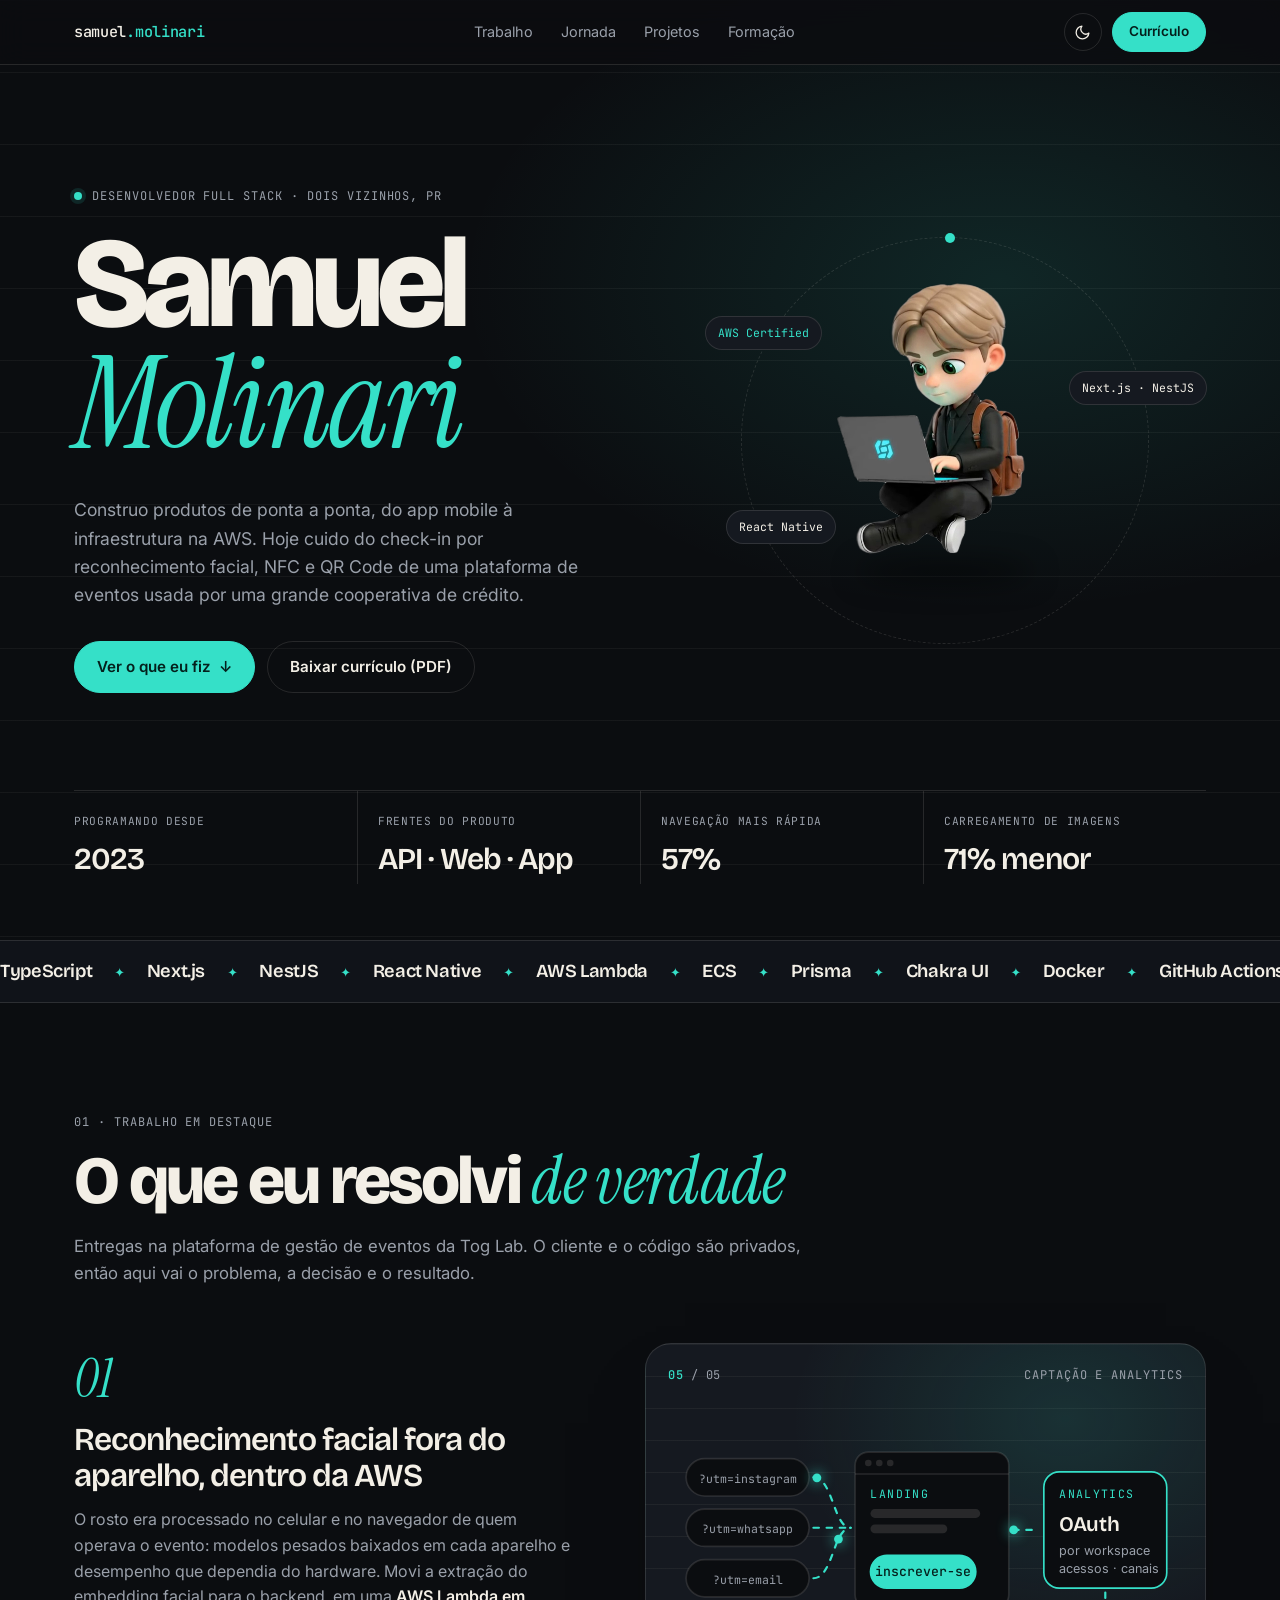
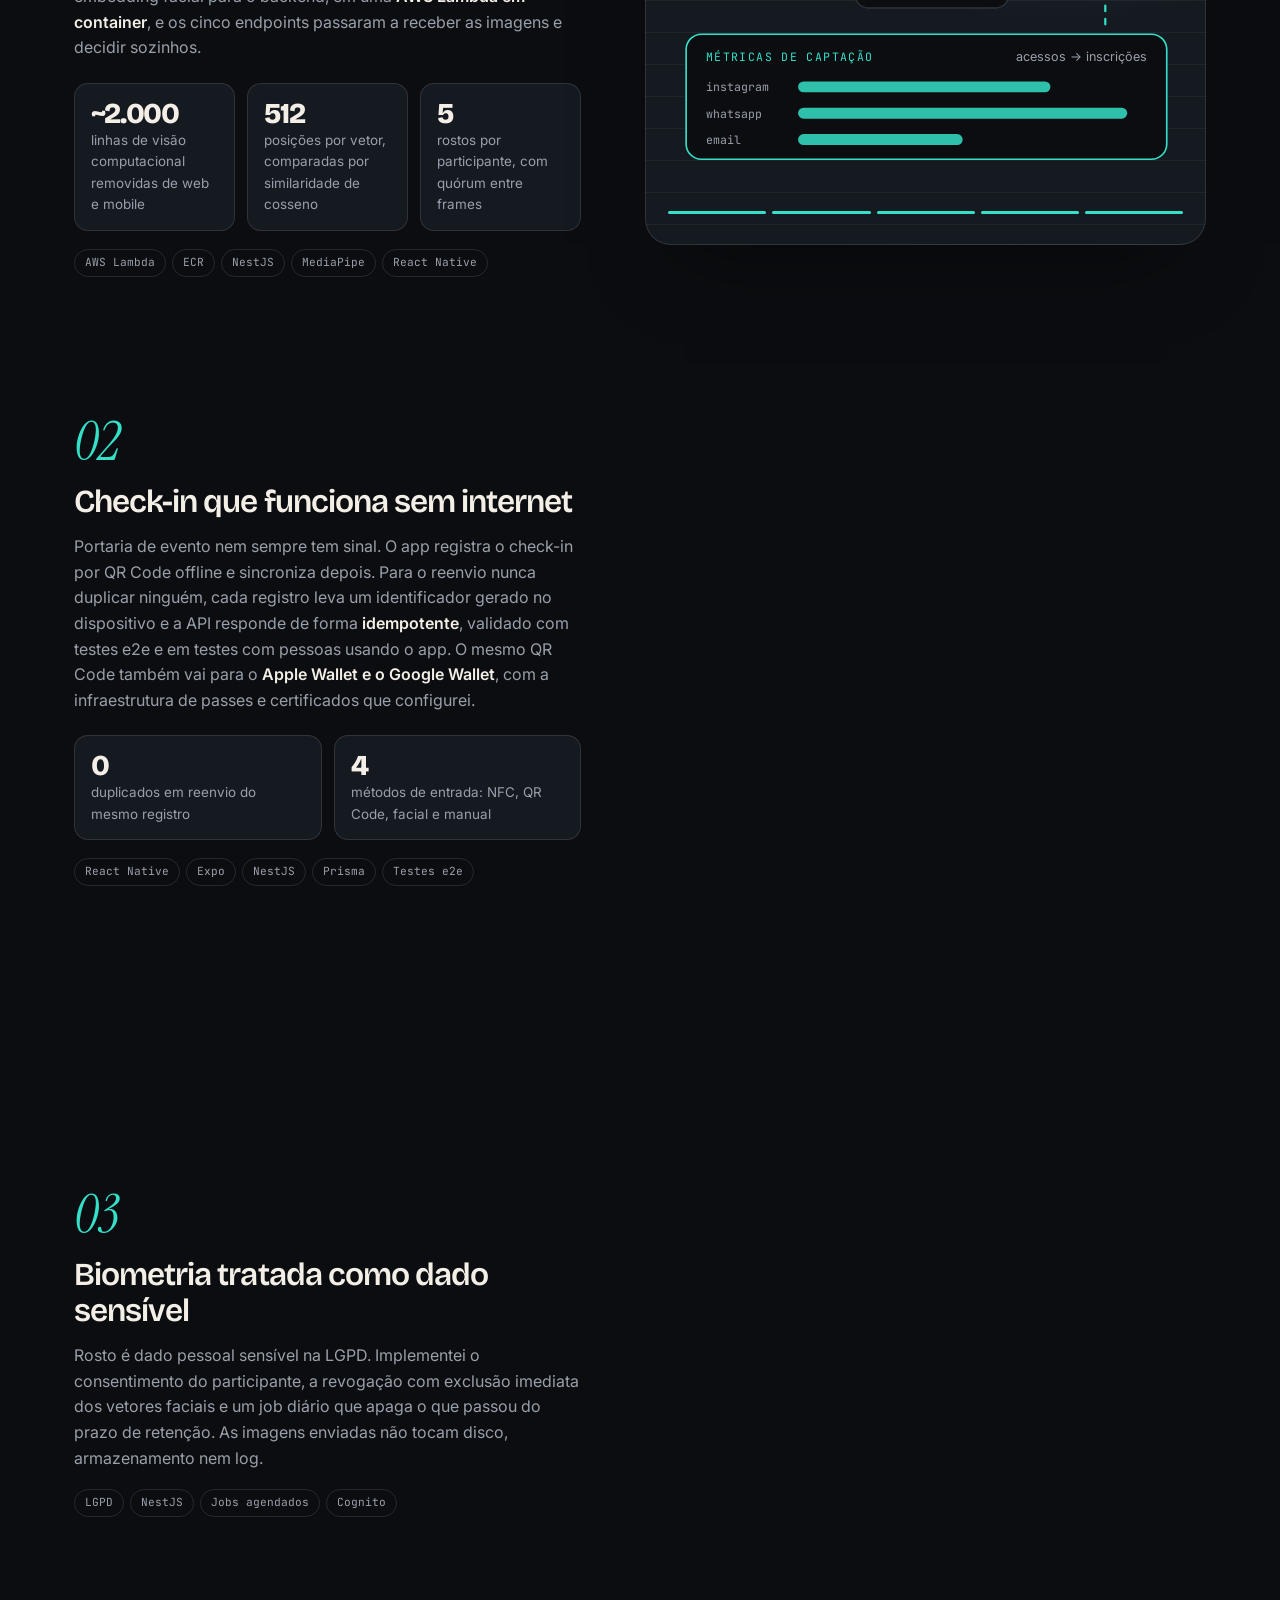
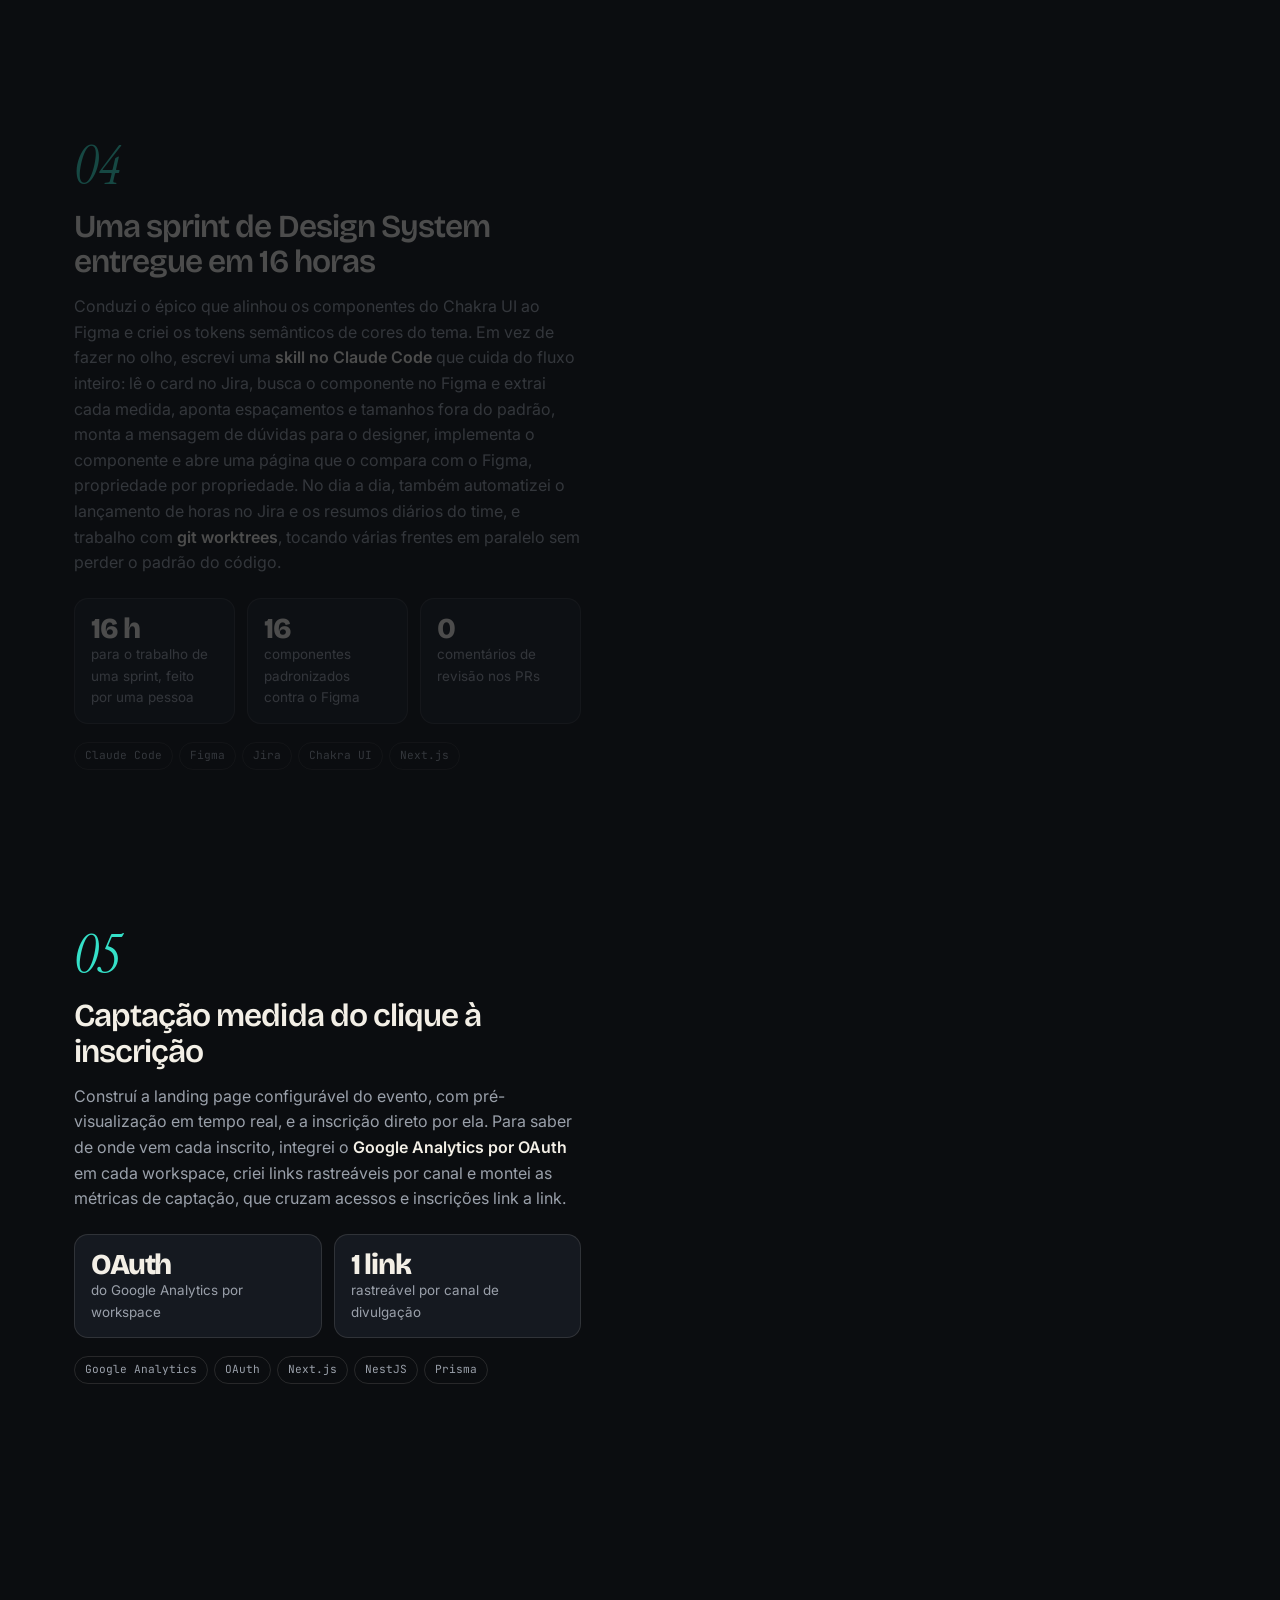
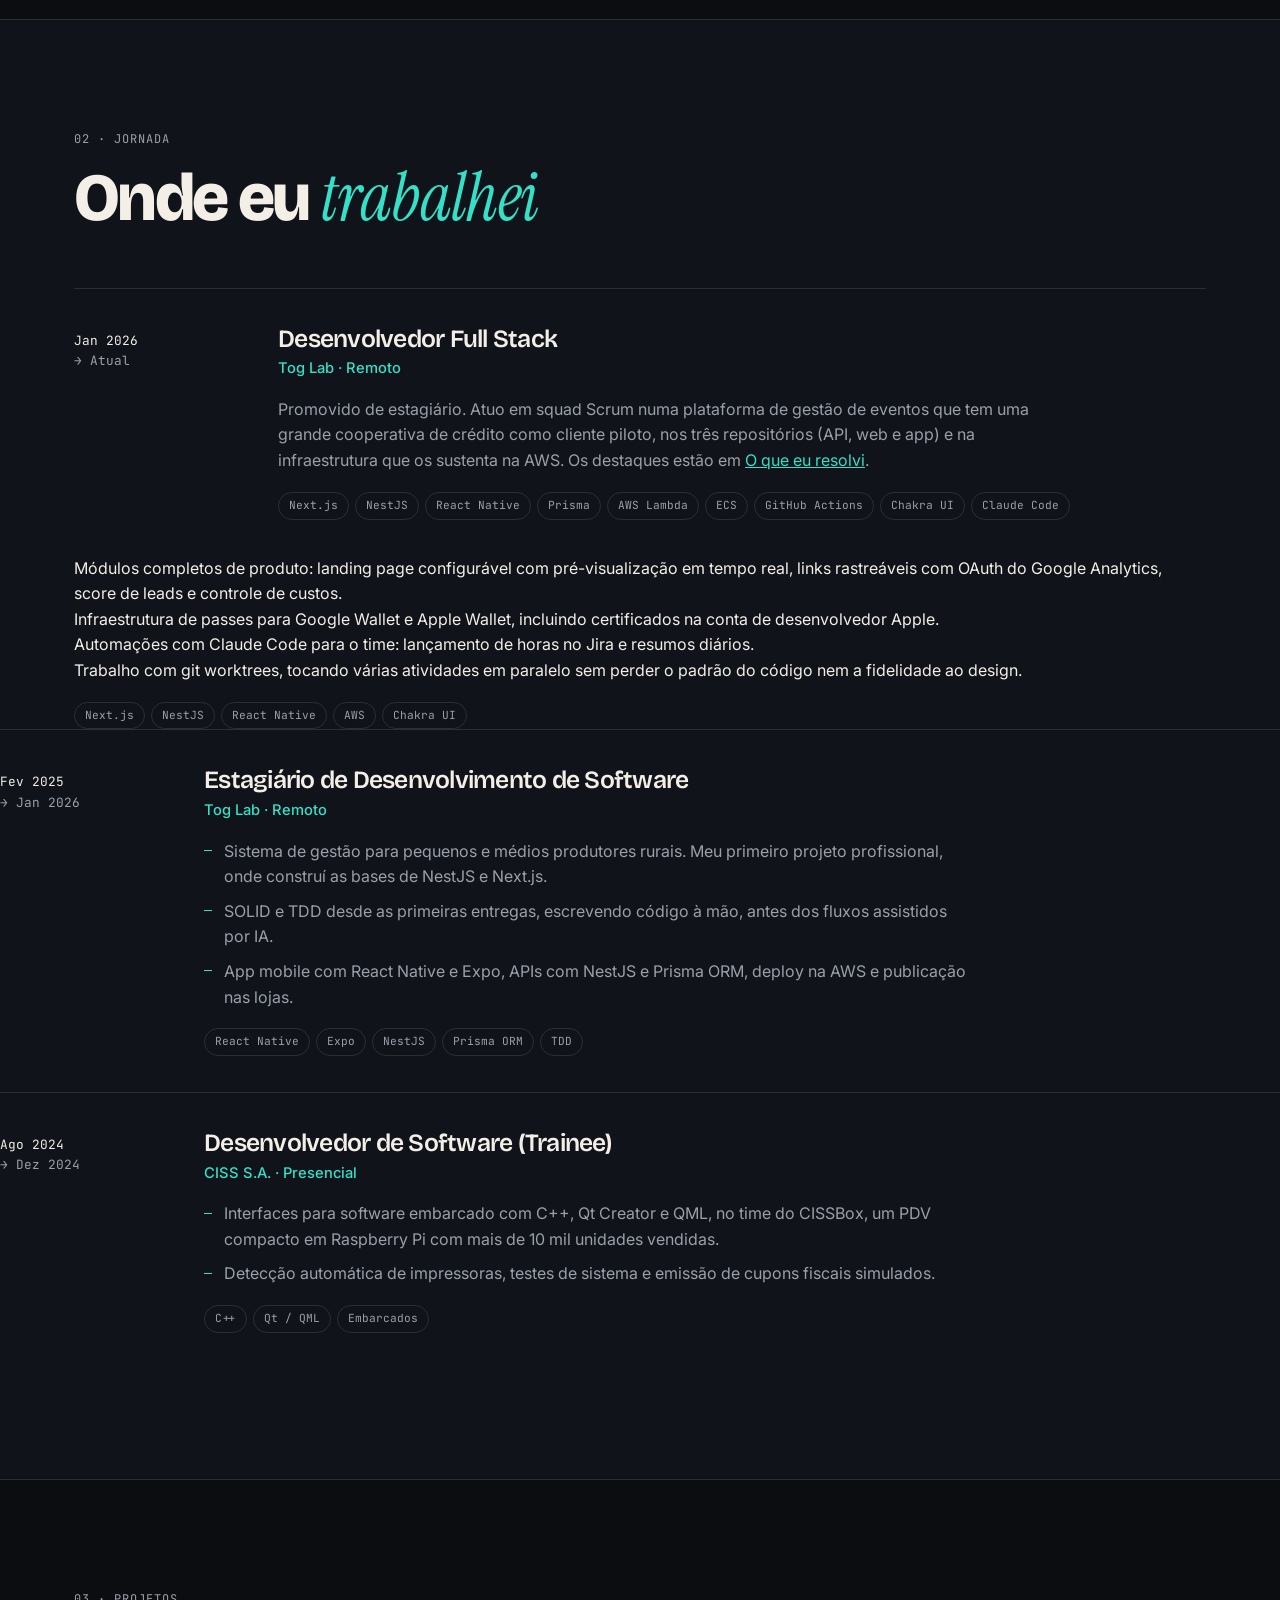
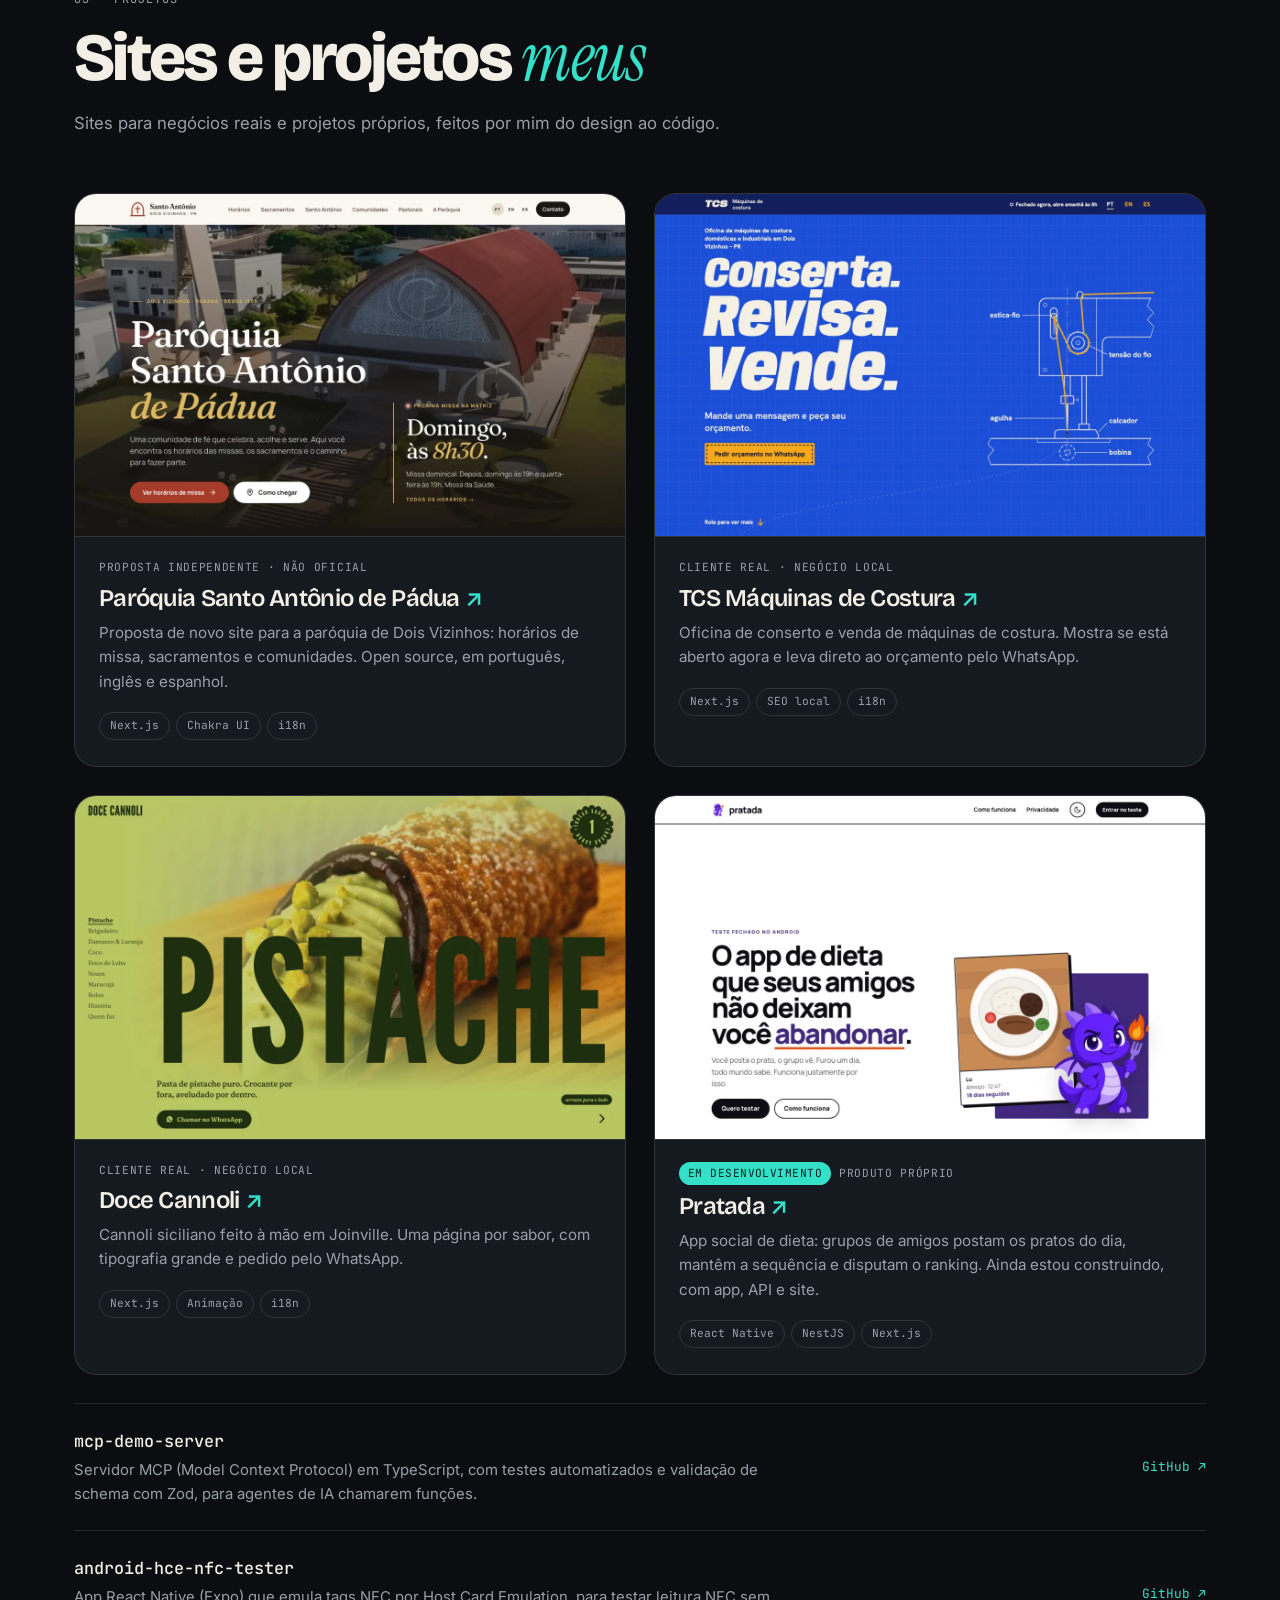
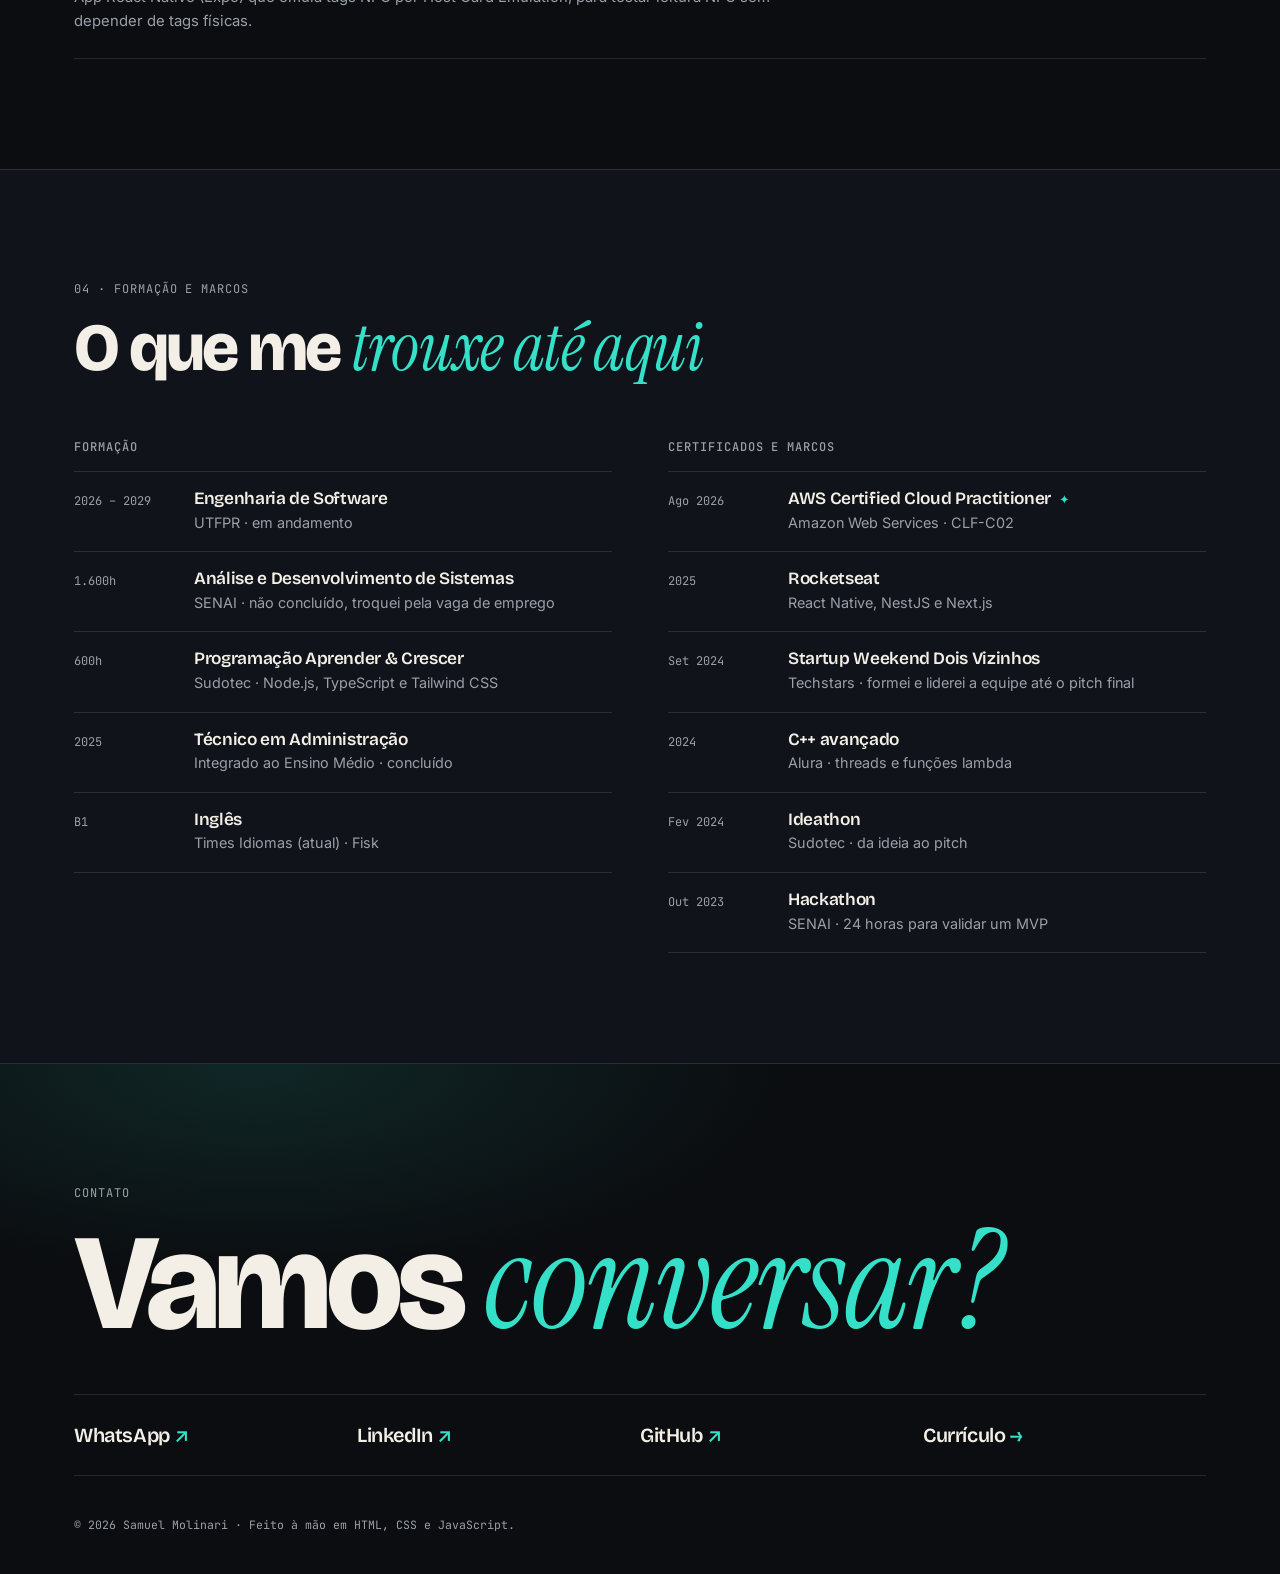
==== index.html @ c84b109b "Adiciona caso de captação e corrige diagramas no celular - Novo caso 05: landing configurável, Googl" ====
<!doctype html>
<html lang="pt-br">
  <head>
    <meta charset="UTF-8" />
    <meta name="viewport" content="width=device-width, initial-scale=1.0" />
    <title>Samuel Molinari | Desenvolvedor Full Stack</title>
    <meta
      name="description"
      content="Desenvolvedor Full Stack. Do app mobile à infraestrutura na AWS: reconhecimento facial, operação offline e produtos web com Next.js, NestJS e React Native."
    />
    <meta property="og:title" content="Samuel Molinari | Desenvolvedor Full Stack" />
    <meta
      property="og:description"
      content="Do app mobile à infraestrutura na AWS: reconhecimento facial, operação offline e produtos web."
    />
    <meta property="og:type" content="website" />
    <meta property="og:url" content="https://alucsky.github.io/samuel-portfolio/" />
    <meta property="og:image" content="https://alucsky.github.io/samuel-portfolio/assets/og.png" />
    <meta property="og:image:width" content="1200" />
    <meta property="og:image:height" content="630" />
    <meta property="og:image:alt" content="Samuel Molinari, Desenvolvedor Full Stack" />
    <meta name="twitter:card" content="summary_large_image" />
    <meta name="twitter:image" content="https://alucsky.github.io/samuel-portfolio/assets/og.png" />
    <meta name="theme-color" content="#0b0d10" />
    <link rel="icon" type="image/png" href="assets/favicon.png" />

    <link rel="preconnect" href="https://fonts.googleapis.com" />
    <link rel="preconnect" href="https://fonts.gstatic.com" crossorigin />
    <link
      href="https://fonts.googleapis.com/css2?family=Bricolage+Grotesque:opsz,wght@12..96,400;12..96,600;12..96,800&family=Instrument+Serif:ital@0;1&family=Inter:wght@400;500;600&family=JetBrains+Mono:wght@400;500&display=swap"
      rel="stylesheet"
    />
    <link rel="stylesheet" href="style.css" />
    <script>
      document.documentElement.classList.add('js')
      try {
        if (localStorage.getItem('theme') === 'light')
          document.documentElement.classList.add('light')
      } catch (e) {}
      // Entrada: toca uma vez por sessão e respeita "reduzir movimento"
      try {
        var reduce = window.matchMedia('(prefers-reduced-motion: reduce)').matches
        if (reduce || sessionStorage.getItem('intro') === '1')
          document.documentElement.classList.add('intro-skip')
        sessionStorage.setItem('intro', '1')
      } catch (e) {}
    </script>
  </head>
  <body>
    <a class="skip" href="#trabalho">Pular para o conteúdo</a>

    <div class="intro" aria-hidden="true">
      <div class="intro-inner">
        <p class="intro-eyebrow">Desenvolvedor Full Stack</p>
        <p class="intro-name">
          <span><b>Samuel</b></span>
          <span><em>Molinari</em></span>
        </p>
        <div class="intro-bar"><i></i></div>
      </div>
    </div>

    <header class="site-header">
      <div class="wrap nav">
        <a class="brand" href="#home" aria-label="Início">
          samuel<span>.molinari</span>
        </a>
        <nav class="nav-links" aria-label="Seções">
          <a href="#trabalho">Trabalho</a>
          <a href="#jornada">Jornada</a>
          <a href="#projetos">Projetos</a>
          <a href="#formacao">Formação</a>
        </nav>
        <div class="nav-actions">
          <button class="theme-toggle" id="theme-btn" aria-label="Alternar tema claro e escuro">
            <svg class="i-moon" viewBox="0 0 24 24" aria-hidden="true">
              <path d="M21 12.8A9 9 0 1 1 11.2 3a7 7 0 0 0 9.8 9.8z" />
            </svg>
            <svg class="i-sun" viewBox="0 0 24 24" aria-hidden="true">
              <circle cx="12" cy="12" r="4.5" />
              <path d="M12 2v2.5M12 19.5V22M2 12h2.5M19.5 12H22M4.9 4.9l1.8 1.8M17.3 17.3l1.8 1.8M4.9 19.1l1.8-1.8M17.3 6.7l1.8-1.8" />
            </svg>
          </button>
          <a class="btn btn-small" href="curriculo.html">Currículo</a>
        </div>
      </div>
      <div class="scroll-progress" aria-hidden="true"></div>
    </header>

    <main>
      <!-- HERO -->
      <section id="home" class="hero">
        <div class="wrap hero-grid">
          <div class="hero-text">
            <p class="eyebrow">
              <span class="dot"></span> Desenvolvedor Full Stack · Dois Vizinhos, PR
            </p>
            <h1>
              Samuel
              <em>Molinari</em>
            </h1>
            <p class="lead">
              Construo produtos de ponta a ponta, do app mobile à infraestrutura
              na AWS. Hoje cuido do check-in por reconhecimento facial, NFC e QR
              Code de uma plataforma de eventos usada por uma grande cooperativa
              de crédito.
            </p>
            <div class="hero-cta">
              <a class="btn" href="#trabalho">Ver o que eu fiz <span aria-hidden="true">↓</span></a>
              <a class="btn btn-ghost" href="assets/curriculo-samuel-molinari.pdf" download>
                Baixar currículo (PDF)
              </a>
            </div>
          </div>

          <div class="hero-figure">
            <div class="orbit" aria-hidden="true"></div>
            <video autoplay loop muted playsinline aria-label="Ilustração animada do Samuel programando">
              <source src="assets/samuel-coding.webm" type="video/webm" />
            </video>
            <div class="shadow" aria-hidden="true"></div>
            <span class="chip chip-a">AWS Certified</span>
            <span class="chip chip-b">Next.js · NestJS</span>
            <span class="chip chip-c">React Native</span>
          </div>
        </div>

        <div class="wrap">
          <dl class="stats">
            <div>
              <dt>Programando desde</dt>
              <dd>2023</dd>
            </div>
            <div>
              <dt>Frentes do produto</dt>
              <dd>API · Web · App</dd>
            </div>
            <div>
              <dt>Navegação mais rápida</dt>
              <dd>57%</dd>
            </div>
            <div>
              <dt>Carregamento de imagens</dt>
              <dd>71% menor</dd>
            </div>
          </dl>
        </div>
      </section>

      <!-- MARQUEE -->
      <div class="marquee" aria-hidden="true">
        <div class="marquee-track">
          <span>TypeScript</span><span>Next.js</span><span>NestJS</span><span>React Native</span><span>AWS Lambda</span><span>ECS</span><span>Prisma</span><span>Chakra UI</span><span>Docker</span><span>GitHub Actions</span><span>Claude Code</span><span>Git worktrees</span><span>MCP</span>
          <span>TypeScript</span><span>Next.js</span><span>NestJS</span><span>React Native</span><span>AWS Lambda</span><span>ECS</span><span>Prisma</span><span>Chakra UI</span><span>Docker</span><span>GitHub Actions</span><span>Claude Code</span><span>Git worktrees</span><span>MCP</span>
        </div>
      </div>

      <!-- TRABALHO -->
      <section id="trabalho" class="section">
        <div class="wrap">
          <header class="section-head">
            <p class="eyebrow">01 · Trabalho em destaque</p>
            <h2>O que eu resolvi <em>de verdade</em></h2>
            <p class="section-sub">
              Entregas na plataforma de gestão de eventos da Tog Lab. O cliente
              e o código são privados, então aqui vai o problema, a decisão e o
              resultado.
            </p>
          </header>

          <div class="cases">
            <div class="case-list">
            <article class="case" data-step="0" data-label="Facial na AWS">
              <span class="case-n">01</span>
              <div class="case-body">
                <h3>Reconhecimento facial fora do aparelho, dentro da AWS</h3>
                <p>
                  O rosto era processado no celular e no navegador de quem
                  operava o evento: modelos pesados baixados em cada aparelho e
                  desempenho que dependia do hardware. Movi a extração do
                  embedding facial para o backend, em uma
                  <strong>AWS Lambda em container</strong>, e os cinco endpoints
                  passaram a receber as imagens e decidir sozinhos.
                </p>
                <ul class="case-facts">
                  <li><b>~2.000</b> linhas de visão computacional removidas de web e mobile</li>
                  <li><b>512</b> posições por vetor, comparadas por similaridade de cosseno</li>
                  <li><b>5</b> rostos por participante, com quórum entre frames</li>
                </ul>
                <p class="tags">
                  <span>AWS Lambda</span><span>ECR</span><span>NestJS</span><span>MediaPipe</span><span>React Native</span>
                </p>
              </div>
              <figure class="case-visual">
<svg viewBox="0 0 480 360" role="img" class="d-facial" aria-label="Fluxo: frames da câmera vão para uma AWS Lambda, que gera um vetor de 512 posições comparado por similaridade de cosseno até confirmar o check-in">
  <g transform="translate(0 -26)">
  <g class="v-pop" style="--d:0s">
    <rect class="v-node" x="22" y="96" width="78" height="58" rx="8"/>
    <rect class="v-node" x="30" y="112" width="78" height="58" rx="8"/>
    <rect class="v-node v-node-hi" x="38" y="128" width="78" height="58" rx="8"/>
    <circle class="v-accent-stroke" cx="77" cy="152" r="13"/>
    <circle class="v-accent-fill" cx="72" cy="149" r="1.8"/><circle class="v-accent-fill" cx="82" cy="149" r="1.8"/>
    <path class="v-accent-stroke" d="M71 157 q6 5 12 0"/>
    <text class="v-label" x="38" y="214">3–5 frames</text>
    <text class="v-sub" x="38" y="230">JPEG · sem disco</text>
  </g>
  <path class="v-flow" d="M124 157 H176"/>
  <g class="v-pop" style="--d:0.25s">
    <rect class="v-box" x="180" y="96" width="132" height="122" rx="14"/>
    <text class="v-kicker" x="196" y="120">AWS LAMBDA</text>
    <text class="v-strong" x="196" y="146">embedding</text>
    <text class="v-strong" x="196" y="166">facial</text>
    <text class="v-sub" x="196" y="200">container · ECR</text>
  </g>
  <path class="v-flow" d="M316 157 H352"/>
  <g class="v-pop" style="--d:0.5s">
    <g class="v-bars v-eq">
      <rect x="358" y="128" width="5" height="58" rx="2"/><rect x="367" y="146" width="5" height="40" rx="2"/>
      <rect x="376" y="118" width="5" height="68" rx="2"/><rect x="385" y="152" width="5" height="34" rx="2"/>
      <rect x="394" y="136" width="5" height="50" rx="2"/><rect x="403" y="160" width="5" height="26" rx="2"/>
      <rect x="412" y="124" width="5" height="62" rx="2"/><rect x="421" y="142" width="5" height="44" rx="2"/>
      <rect x="430" y="156" width="5" height="30" rx="2"/><rect x="439" y="132" width="5" height="54" rx="2"/>
      <rect x="448" y="148" width="5" height="38" rx="2"/>
    </g>
    <text class="v-label" x="358" y="214">vetor 512-d</text>
  </g>
  <path class="v-flow" d="M405 236 V262 H330"/>
  <g class="v-pop" style="--d:0.75s">
    <rect class="v-chip" x="150" y="244" width="176" height="38" rx="19"/>
    <text class="v-mono" x="238" y="268" text-anchor="middle">cosseno · quórum</text>
  </g>
  <path class="v-flow" d="M146 263 H112"/>
  <g class="v-pop" style="--d:1s">
    <rect class="v-chip v-chip-on" x="22" y="244" width="86" height="38" rx="19"/>
    <text class="v-on" x="65" y="268" text-anchor="middle">✓ check-in</text>
  </g>
  <g class="v-pop" style="--d:1.15s">
    <text class="v-sub" x="22" y="318">até 5 rostos por participante · ~2.000 linhas a menos no cliente</text>
  </g>
  <circle class="v-packet" r="4"><animateMotion dur="2.6s" repeatCount="indefinite" path="M124 157 H176 M316 157 H352"/></circle>
  <circle class="v-packet" r="4"><animateMotion dur="2.6s" begin="1.3s" repeatCount="indefinite" path="M405 236 V262 H330 M146 263 H112"/></circle>
  <rect class="v-ring" x="22" y="244" width="86" height="38" rx="19"/>
  </g>
</svg>
              </figure>
            </article>

            <article class="case" data-step="1" data-label="Offline-first">
              <span class="case-n">02</span>
              <div class="case-body">
                <h3>Check-in que funciona sem internet</h3>
                <p>
                  Portaria de evento nem sempre tem sinal. O app registra o
                  check-in por QR Code offline e sincroniza depois. Para o
                  reenvio nunca duplicar ninguém, cada registro leva um
                  identificador gerado no dispositivo e a API responde de forma
                  <strong>idempotente</strong>, validado com testes e2e e
                  em testes com pessoas usando o app. O mesmo QR Code também
                  vai para o <strong>Apple Wallet e o Google Wallet</strong>,
                  com a infraestrutura de passes e certificados que configurei.
                </p>
                <ul class="case-facts">
                  <li><b>0</b> duplicados em reenvio do mesmo registro</li>
                  <li><b>4</b> métodos de entrada: NFC, QR Code, facial e manual</li>
                </ul>
                <p class="tags">
                  <span>React Native</span><span>Expo</span><span>NestJS</span><span>Prisma</span><span>Testes e2e</span>
                </p>
              </div>
              <figure class="case-visual">
<svg viewBox="0 0 480 360" role="img" aria-label="Fluxo: o app guarda check-ins sem conexão numa fila e sincroniza com a API; reenviar o mesmo identificador não cria registro duplicado">
  <g class="v-pop" style="--d:0s">
    <rect class="v-node" x="34" y="44" width="124" height="252" rx="20"/>
    <rect class="v-line-fill" x="78" y="54" width="36" height="5" rx="2.5"/>
    <path class="v-accent-stroke" d="M58 82 q20 -14 40 0 M64 89 q14 -9 28 0"/>
    <path class="v-cut" d="M56 96 L100 72"/>
    <text class="v-sub" x="106" y="90">offline</text>
  </g>
  <g class="v-pop" style="--d:0.2s"><rect class="v-item v-queue" style="--q:0s" x="50" y="114" width="92" height="34" rx="8"/><text class="v-mono-s" x="60" y="135">QR · id a1f9</text></g>
  <g class="v-pop" style="--d:0.35s"><rect class="v-item v-queue" style="--q:0.8s" x="50" y="156" width="92" height="34" rx="8"/><text class="v-mono-s" x="60" y="177">QR · id 7c02</text></g>
  <g class="v-pop" style="--d:0.5s"><rect class="v-item v-queue" style="--q:1.6s" x="50" y="198" width="92" height="34" rx="8"/><text class="v-mono-s" x="60" y="219">QR · id e41b</text></g>
  <g class="v-pop" style="--d:0.6s"><text class="v-label" x="50" y="266">fila local</text></g>
  <path class="v-flow" d="M162 170 H222"/>
  <g class="v-pop" style="--d:0.7s"><text class="v-kicker" x="168" y="160">SYNC</text></g>
  <g class="v-pop" style="--d:0.8s">
    <rect class="v-box" x="226" y="122" width="146" height="96" rx="14"/>
    <text class="v-kicker" x="242" y="146">API</text>
    <text class="v-strong" x="242" y="172">idempotente</text>
    <text class="v-sub" x="242" y="198">por clientId</text>
  </g>
  <path class="v-flow" d="M376 170 H398"/>
  <g class="v-pop" style="--d:1s">
    <path class="v-node" d="M402 132 V200 a26 9 0 0 0 52 0 V132"/>
    <ellipse class="v-node" cx="428" cy="132" rx="26" ry="9"/>
    <path class="v-accent-stroke v-db-fill" d="M408 178 a20 6 0 0 0 40 0"/>
    <text class="v-label" x="428" y="236" text-anchor="middle">1 registro</text>
  </g>
  <path class="v-loop" d="M300 222 C300 286, 170 290, 112 244"/>
  <path class="v-loop-head" d="M120 240 l-9 3 l3 9"/>
  <g class="v-pop" style="--d:1.1s"><text class="v-sub" x="196" y="288">mesmo clientId</text></g>
  <g class="v-pop" style="--d:1.2s">
    <rect class="v-chip v-chip-on" x="196" y="300" width="200" height="34" rx="17"/>
    <text class="v-on" x="296" y="322" text-anchor="middle">reenvio → 0 duplicados</text>
  </g>
  <circle class="v-packet" r="4"><animateMotion dur="2.4s" repeatCount="indefinite" path="M162 170 H222 M376 170 H398"/></circle>
  <circle class="v-packet" r="4"><animateMotion dur="2.4s" begin="0.8s" repeatCount="indefinite" path="M162 170 H222 M376 170 H398"/></circle>
</svg>
              </figure>
            </article>

            <article class="case" data-step="2" data-label="LGPD">
              <span class="case-n">03</span>
              <div class="case-body">
                <h3>Biometria tratada como dado sensível</h3>
                <p>
                  Rosto é dado pessoal sensível na LGPD. Implementei o
                  consentimento do participante, a revogação com exclusão
                  imediata dos vetores faciais e um job diário que apaga o que
                  passou do prazo de retenção. As imagens enviadas não tocam
                  disco, armazenamento nem log.
                </p>
                <p class="tags">
                  <span>LGPD</span><span>NestJS</span><span>Jobs agendados</span><span>Cognito</span>
                </p>
              </div>
              <figure class="case-visual">
<svg viewBox="0 0 480 360" role="img" aria-label="Linha do tempo do dado biométrico: consentimento, vetor guardado, revogação ou prazo de retenção e exclusão; imagens nunca tocam disco, armazenamento ou log">
  <g class="v-pop" style="--d:0s">
    <rect class="v-chip" x="22" y="34" width="132" height="34" rx="17"/><text class="v-mono" x="88" y="56" text-anchor="middle">disco</text><path class="v-cut" d="M44 51 H132"/>
    <rect class="v-chip" x="174" y="34" width="132" height="34" rx="17"/><text class="v-mono" x="240" y="56" text-anchor="middle">S3</text><path class="v-cut" d="M196 51 H284"/>
    <rect class="v-chip" x="326" y="34" width="132" height="34" rx="17"/><text class="v-mono" x="392" y="56" text-anchor="middle">log</text><path class="v-cut" d="M348 51 H436"/>
    <text class="v-sub" x="22" y="92">a imagem do rosto não fica em lugar nenhum</text>
  </g>
  <path class="v-track" d="M72 186 H410"/>
  <path class="v-flow" d="M72 186 H410"/>
  <circle class="v-packet" r="5"><animateMotion dur="3.2s" repeatCount="indefinite" path="M72 186 H410"/></circle>
  <g class="v-pop" style="--d:0.25s">
    <circle class="v-dot v-dot-on" cx="72" cy="186" r="16"/><path class="v-on-stroke" d="M65 186 l5 5 l9 -10"/>
    <text class="v-label" x="72" y="226" text-anchor="middle">consentimento</text>
  </g>
  <g class="v-pop" style="--d:0.5s">
    <circle class="v-dot" cx="186" cy="186" r="16"/>
    <rect class="v-accent-stroke" x="179" y="184" width="14" height="10" rx="2"/><path class="v-accent-stroke" d="M182 184 v-4 a4 4 0 0 1 8 0 v4"/>
    <text class="v-label" x="186" y="226" text-anchor="middle">vetor guardado</text>
  </g>
  <g class="v-pop" style="--d:0.75s">
    <circle class="v-dot" cx="302" cy="186" r="16"/><path class="v-accent-stroke" d="M296 180 l12 12 M308 180 l-12 12"/>
    <text class="v-label" x="302" y="226" text-anchor="middle">revogação</text>
  </g>
  <g class="v-pop" style="--d:1s">
    <circle class="v-dot v-dot-on" cx="410" cy="186" r="16"/>
    <path class="v-on-stroke" d="M403 181 h14 M405 181 v11 h10 v-11 M408 178 h4"/>
    <text class="v-label" x="410" y="226" text-anchor="middle">exclusão</text>
  </g>
  <g class="v-pop" style="--d:1.2s">
    <rect class="v-box" x="248" y="262" width="210" height="64" rx="14"/>
    <circle class="v-accent-stroke" cx="276" cy="294" r="12"/><path class="v-accent-stroke" d="M276 287 v7 l5 3"/>
    <text class="v-strong" x="298" y="290">job diário</text>
    <text class="v-sub" x="298" y="310">apaga vetores fora do prazo</text>
    <path class="v-loop" d="M380 258 C400 244, 410 236, 410 210"/>
  </g>
</svg>
              </figure>
            </article>

            <article class="case" data-step="3" data-label="Skill de Design System">
              <span class="case-n">04</span>
              <div class="case-body">
                <h3>Uma sprint de Design System entregue em 16 horas</h3>
                <p>
                  Conduzi o épico que alinhou os componentes do Chakra UI ao
                  Figma e criei os tokens semânticos de cores do tema. Em vez
                  de fazer no olho, escrevi uma <strong>skill no Claude
                  Code</strong> que cuida do fluxo inteiro: lê o card no Jira,
                  busca o componente no Figma e extrai cada medida, aponta
                  espaçamentos e tamanhos fora do padrão, monta a mensagem de
                  dúvidas para o designer, implementa o componente e abre uma
                  página que o compara com o Figma, propriedade por
                  propriedade. No dia a dia, também automatizei o lançamento de
                  horas no Jira e os resumos diários do time, e trabalho com
                  <strong>git worktrees</strong>, tocando várias frentes em
                  paralelo sem perder o padrão do código.
                </p>
                <ul class="case-facts">
                  <li><b>16 h</b> para o trabalho de uma sprint, feito por uma pessoa</li>
                  <li><b>16</b> componentes padronizados contra o Figma</li>
                  <li><b>0</b> comentários de revisão nos PRs</li>
                </ul>
                <p class="tags">
                  <span>Claude Code</span><span>Figma</span><span>Jira</span><span>Chakra UI</span><span>Next.js</span>
                </p>
              </div>
              <figure class="case-visual">
<svg viewBox="0 0 480 360" role="img" aria-label="Pipeline da skill no Claude Code: card do Jira, medidas do Figma, dúvidas para o designer, código do componente e página de comparação com o Figma">
  <circle class="v-orbit" cx="240" cy="182" r="122"/>
  
  <g class="v-pop" style="--d:0s">
    <circle class="v-box" cx="240" cy="182" r="58"/>
    <text class="v-kicker" x="240" y="172" text-anchor="middle">SKILL</text>
    <text class="v-strong v-strong-s" x="240" y="194" text-anchor="middle">Claude Code</text>
  </g>
  <g class="v-pop" style="--d:0.2s"><rect class="v-step v-chip" x="194" y="42" width="92" height="36" rx="18" style="--s:0s"/><text class="v-mono" x="240" y="65" text-anchor="middle">card Jira</text></g>
  <g class="v-pop" style="--d:0.4s"><rect class="v-step v-chip" x="322" y="118" width="112" height="36" rx="18" style="--s:0.9s"/><text class="v-mono" x="378" y="141" text-anchor="middle">medidas Figma</text></g>
  <g class="v-pop" style="--d:0.6s"><rect class="v-step v-chip" x="280" y="262" width="138" height="36" rx="18" style="--s:1.8s"/><text class="v-mono" x="349" y="285" text-anchor="middle">dúvidas → design</text></g>
  <g class="v-pop" style="--d:0.8s"><rect class="v-step v-chip" x="72" y="262" width="118" height="36" rx="18" style="--s:2.7s"/><text class="v-mono" x="131" y="285" text-anchor="middle">componente</text></g>
  <g class="v-pop" style="--d:1s"><rect class="v-step v-chip v-chip-on" x="40" y="118" width="124" height="36" rx="18" style="--s:3.6s"/><text class="v-on" x="102" y="141" text-anchor="middle">diff vs Figma</text></g>
  <g class="v-pop" style="--d:1.2s">
    <text class="v-big" x="458" y="58" text-anchor="end">16 h</text>
    <text class="v-sub" x="458" y="78" text-anchor="end">1 sprint · 1 pessoa</text>
    <text class="v-sub" x="458" y="334" text-anchor="end">0 comentários de revisão</text>
  </g>
  <circle class="v-packet" r="5"><animateMotion dur="4.5s" repeatCount="indefinite" path="M240 60 A122 122 0 1 1 239.9 60"/></circle>
</svg>
              </figure>
            </article>

            <article class="case" data-step="4" data-label="Captação e Analytics">
              <span class="case-n">05</span>
              <div class="case-body">
                <h3>Captação medida do clique à inscrição</h3>
                <p>
                  Construí a landing page configurável do evento, com
                  pré-visualização em tempo real, e a inscrição direto por ela.
                  Para saber de onde vem cada inscrito, integrei o
                  <strong>Google Analytics por OAuth</strong> em cada workspace,
                  criei links rastreáveis por canal e montei as métricas de
                  captação, que cruzam acessos e inscrições link a link.
                </p>
                <ul class="case-facts">
                  <li><b>OAuth</b> do Google Analytics por workspace</li>
                  <li><b>1 link</b> rastreável por canal de divulgação</li>
                </ul>
                <p class="tags">
                  <span>Google Analytics</span><span>OAuth</span><span>Next.js</span><span>NestJS</span><span>Prisma</span>
                </p>
              </div>
              <figure class="case-visual">
<svg viewBox="0 0 480 360" role="img" aria-label="Fluxo de captação: links rastreáveis por canal levam à landing page do evento, o Google Analytics conectado por OAuth coleta os acessos e o painel cruza acessos e inscrições por link">
  <g class="v-pop" style="--d:0s">
    <rect class="v-chip" x="22" y="58" width="112" height="34" rx="17"/><text class="v-mono-s" x="78" y="80" text-anchor="middle">?utm=instagram</text>
  </g>
  <g class="v-pop" style="--d:0.12s">
    <rect class="v-chip" x="22" y="104" width="112" height="34" rx="17"/><text class="v-mono-s" x="78" y="126" text-anchor="middle">?utm=whatsapp</text>
  </g>
  <g class="v-pop" style="--d:0.24s">
    <rect class="v-chip" x="22" y="150" width="112" height="34" rx="17"/><text class="v-mono-s" x="78" y="172" text-anchor="middle">?utm=email</text>
  </g>
  <path class="v-flow" d="M138 75 C156 75, 156 121, 172 121"/>
  <path class="v-flow" d="M138 121 H172"/>
  <path class="v-flow" d="M138 167 C156 167, 156 121, 172 121"/>
  <g class="v-pop" style="--d:0.4s">
    <rect class="v-node" x="176" y="52" width="140" height="142" rx="12"/>
    <path class="v-track" d="M176 72 H316"/>
    <circle class="v-line-fill" cx="188" cy="62" r="3"/><circle class="v-line-fill" cx="198" cy="62" r="3"/><circle class="v-line-fill" cx="208" cy="62" r="3"/>
    <text class="v-kicker" x="190" y="94">LANDING</text>
    <rect class="v-line-fill" x="190" y="104" width="100" height="8" rx="4"/>
    <rect class="v-line-fill" x="190" y="118" width="70" height="8" rx="4"/>
    <rect class="v-chip v-chip-on" x="190" y="146" width="96" height="30" rx="15"/>
    <text class="v-on" x="238" y="165" text-anchor="middle">inscrever-se</text>
  </g>
  <path class="v-flow" d="M320 123 H344"/>
  <g class="v-pop" style="--d:0.6s">
    <rect class="v-box" x="348" y="70" width="112" height="106" rx="14"/>
    <text class="v-kicker" x="362" y="94">ANALYTICS</text>
    <text class="v-strong" x="362" y="124">OAuth</text>
    <text class="v-sub" x="362" y="146">por workspace</text>
    <text class="v-sub" x="362" y="162">acessos · canais</text>
  </g>
  <path class="v-flow" d="M404 180 V214"/>
  <g class="v-pop" style="--d:0.8s">
    <rect class="v-box" x="22" y="218" width="438" height="114" rx="14"/>
    <text class="v-kicker" x="40" y="242">MÉTRICAS DE CAPTAÇÃO</text>
    <text class="v-sub" x="442" y="242" text-anchor="end">acessos → inscrições</text>
    <text class="v-mono-s" x="40" y="270">instagram</text>
    <text class="v-mono-s" x="40" y="294">whatsapp</text>
    <text class="v-mono-s" x="40" y="318">email</text>
    <g class="v-hbars">
      <rect x="124" y="261" width="230" height="10" rx="5"/>
      <rect x="124" y="285" width="300" height="10" rx="5"/>
      <rect x="124" y="309" width="150" height="10" rx="5"/>
    </g>
  </g>
  <circle class="v-packet" r="4"><animateMotion dur="2.8s" repeatCount="indefinite" path="M138 121 H172 M320 123 H344 M404 180 V214"/></circle>
  <circle class="v-packet" r="4"><animateMotion dur="2.8s" begin="0.9s" repeatCount="indefinite" path="M138 75 C156 75, 156 121, 172 121"/></circle>
  <circle class="v-packet" r="4"><animateMotion dur="2.8s" begin="1.8s" repeatCount="indefinite" path="M138 167 C156 167, 156 121, 172 121"/></circle>
</svg>
              </figure>
            </article>
            </div>
            <aside class="case-stage">
              <div class="stage-card">
                <div class="stage-head">
                  <span class="stage-count"><b>01</b> / <span class="stage-total">05</span></span>
                  <span class="stage-label">Facial na AWS</span>
                </div>
                <div class="stage-panels"></div>
                <div class="stage-progress"></div>
              </div>
            </aside>
          </div>
        </div>
      </section>

      <!-- JORNADA -->
      <section id="jornada" class="section section-alt">
        <div class="wrap">
          <header class="section-head">
            <p class="eyebrow">02 · Jornada</p>
            <h2>Onde eu <em>trabalhei</em></h2>
          </header>

          <ol class="timeline">
            <li class="job reveal">
              <div class="job-when">Jan 2026 <span>Atual</span></div>
              <div class="job-what">
                <h3>Desenvolvedor Full Stack</h3>
                <p class="job-where">Tog Lab · Remoto</p>
                <p class="job-intro">
                  Promovido de estagiário. Atuo em squad Scrum numa plataforma
                  de gestão de eventos que tem uma grande cooperativa de
                  crédito como cliente piloto, nos três repositórios (API, web
                  e app) e na infraestrutura que os sustenta na AWS. Os
                  destaques estão em <a href="#trabalho">O que eu resolvi</a>.
                </p>
                <p class="tags">
                  <span>Next.js</span><span>NestJS</span><span>React Native</span><span>Prisma</span><span>AWS Lambda</span><span>ECS</span><span>GitHub Actions</span><span>Chakra UI</span><span>Claude Code</span>
                </p>
              </div>
            </li>
                  <li>
                    Módulos completos de produto: landing page configurável com
                    pré-visualização em tempo real, links rastreáveis com OAuth
                    do Google Analytics, score de leads e controle de custos.
                  </li>
                  <li>
                    Infraestrutura de passes para Google Wallet e Apple Wallet,
                    incluindo certificados na conta de desenvolvedor Apple.
                  </li>
                  <li>
                    Automações com Claude Code para o time: lançamento de horas
                    no Jira e resumos diários.
                  </li>
                  <li>
                    Trabalho com git worktrees, tocando várias atividades em
                    paralelo sem perder o padrão do código nem a fidelidade ao
                    design.
                  </li>
                </ul>
                <p class="tags">
                  <span>Next.js</span><span>NestJS</span><span>React Native</span><span>AWS</span><span>Chakra UI</span>
                </p>
              </div>
            </li>

            <li class="job reveal">
              <div class="job-when">Fev 2025 <span>Jan 2026</span></div>
              <div class="job-what">
                <h3>Estagiário de Desenvolvimento de Software</h3>
                <p class="job-where">Tog Lab · Remoto</p>
                <ul>
                  <li>
                    Sistema de gestão para pequenos e médios produtores rurais.
                    Meu primeiro projeto profissional, onde construí as bases
                    de NestJS e Next.js.
                  </li>
                  <li>
                    SOLID e TDD desde as primeiras entregas, escrevendo código
                    à mão, antes dos fluxos assistidos por IA.
                  </li>
                  <li>
                    App mobile com React Native e Expo, APIs com NestJS e Prisma
                    ORM, deploy na AWS e publicação nas lojas.
                  </li>
                </ul>
                <p class="tags">
                  <span>React Native</span><span>Expo</span><span>NestJS</span><span>Prisma ORM</span><span>TDD</span>
                </p>
              </div>
            </li>

            <li class="job reveal">
              <div class="job-when">Ago 2024 <span>Dez 2024</span></div>
              <div class="job-what">
                <h3>Desenvolvedor de Software (Trainee)</h3>
                <p class="job-where">CISS S.A. · Presencial</p>
                <ul>
                  <li>
                    Interfaces para software embarcado com C++, Qt Creator e
                    QML, no time do CISSBox, um PDV compacto em Raspberry Pi
                    com mais de 10 mil unidades vendidas.
                  </li>
                  <li>
                    Detecção automática de impressoras, testes de sistema e
                    emissão de cupons fiscais simulados.
                  </li>
                </ul>
                <p class="tags">
                  <span>C++</span><span>Qt / QML</span><span>Embarcados</span>
                </p>
              </div>
            </li>
          </ol>
        </div>
      </section>

      <!-- PROJETOS -->
      <section id="projetos" class="section">
        <div class="wrap">
          <header class="section-head">
            <p class="eyebrow">03 · Projetos</p>
            <h2>Sites e projetos <em>meus</em></h2>
            <p class="section-sub">
              Sites para negócios reais e projetos próprios, feitos por mim do
              design ao código.
            </p>
          </header>

          <div class="projects">
            <a class="project reveal" href="https://paroquia-santo-antonio-web.vercel.app" target="_blank" rel="noopener">
              <div class="shot"><img src="assets/projects/paroquia.webp" alt="Página inicial do site da Paróquia Santo Antônio de Pádua" loading="lazy" width="1200" height="750" /></div>
              <div class="project-info">
                <p class="project-kind">Proposta independente · não oficial</p>
                <h3>Paróquia Santo Antônio de Pádua <span aria-hidden="true">↗</span></h3>
                <p>Proposta de novo site para a paróquia de Dois Vizinhos: horários de missa, sacramentos e comunidades. Open source, em português, inglês e espanhol.</p>
                <p class="tags"><span>Next.js</span><span>Chakra UI</span><span>i18n</span></p>
              </div>
            </a>

            <a class="project reveal" href="https://tcs-staging.vercel.app" target="_blank" rel="noopener">
              <div class="shot"><img src="assets/projects/tcs.webp" alt="Página inicial do site da TCS Máquinas de Costura" loading="lazy" width="1200" height="750" /></div>
              <div class="project-info">
                <p class="project-kind">Cliente real · negócio local</p>
                <h3>TCS Máquinas de Costura <span aria-hidden="true">↗</span></h3>
                <p>Oficina de conserto e venda de máquinas de costura. Mostra se está aberto agora e leva direto ao orçamento pelo WhatsApp.</p>
                <p class="tags"><span>Next.js</span><span>SEO local</span><span>i18n</span></p>
              </div>
            </a>

            <a class="project reveal" href="https://doce-cannoli-staging.vercel.app" target="_blank" rel="noopener">
              <div class="shot"><img src="assets/projects/cannoli.webp" alt="Página inicial do site da Doce Cannoli" loading="lazy" width="1200" height="750" /></div>
              <div class="project-info">
                <p class="project-kind">Cliente real · negócio local</p>
                <h3>Doce Cannoli <span aria-hidden="true">↗</span></h3>
                <p>Cannoli siciliano feito à mão em Joinville. Uma página por sabor, com tipografia grande e pedido pelo WhatsApp.</p>
                <p class="tags"><span>Next.js</span><span>Animação</span><span>i18n</span></p>
              </div>
            </a>

            <a class="project reveal" href="https://pratada-web.vercel.app" target="_blank" rel="noopener">
              <div class="shot"><img src="assets/projects/pratada.webp" alt="Página inicial do site do Pratada" loading="lazy" width="1200" height="750" /></div>
              <div class="project-info">
                <p class="project-kind"><span class="wip">Em desenvolvimento</span> Produto próprio</p>
                <h3>Pratada <span aria-hidden="true">↗</span></h3>
                <p>App social de dieta: grupos de amigos postam os pratos do dia, mantêm a sequência e disputam o ranking. Ainda estou construindo, com app, API e site.</p>
                <p class="tags"><span>React Native</span><span>NestJS</span><span>Next.js</span></p>
              </div>
            </a>
          </div>

          <div class="repos">
            <a class="repo reveal" href="https://github.com/Alucsky/mcp-demo-server" target="_blank" rel="noopener">
              <div>
                <h3>mcp-demo-server</h3>
                <p>Servidor MCP (Model Context Protocol) em TypeScript, com testes automatizados e validação de schema com Zod, para agentes de IA chamarem funções.</p>
              </div>
              <span class="repo-go">GitHub ↗</span>
            </a>
            <a class="repo reveal" href="https://github.com/Alucsky/android-hce-nfc-tester" target="_blank" rel="noopener">
              <div>
                <h3>android-hce-nfc-tester</h3>
                <p>App React Native (Expo) que emula tags NFC por Host Card Emulation, para testar leitura NFC sem depender de tags físicas.</p>
              </div>
              <span class="repo-go">GitHub ↗</span>
            </a>
          </div>
        </div>
      </section>

      <!-- FORMAÇÃO -->
      <section id="formacao" class="section section-alt">
        <div class="wrap">
          <header class="section-head">
            <p class="eyebrow">04 · Formação e marcos</p>
            <h2>O que me <em>trouxe até aqui</em></h2>
          </header>

          <div class="edu-grid">
            <div class="edu-col reveal">
              <h3 class="col-title">Formação</h3>
              <ul class="rows">
                <li>
                  <span class="row-when">2026 – 2029</span>
                  <div><b>Engenharia de Software</b><span>UTFPR · em andamento</span></div>
                </li>
                <li>
                  <span class="row-when">1.600h</span>
                  <div><b>Análise e Desenvolvimento de Sistemas</b><span>SENAI · não concluído, troquei pela vaga de emprego</span></div>
                </li>
                <li>
                  <span class="row-when">600h</span>
                  <div><b>Programação Aprender &amp; Crescer</b><span>Sudotec · Node.js, TypeScript e Tailwind CSS</span></div>
                </li>
                <li>
                  <span class="row-when">2025</span>
                  <div><b>Técnico em Administração</b><span>Integrado ao Ensino Médio · concluído</span></div>
                </li>
                <li>
                  <span class="row-when">B1</span>
                  <div><b>Inglês</b><span>Times Idiomas (atual) · Fisk</span></div>
                </li>
              </ul>
            </div>

            <div class="edu-col reveal">
              <h3 class="col-title">Certificados e marcos</h3>
              <ul class="rows">
                <li class="star">
                  <span class="row-when">Ago 2026</span>
                  <div><b>AWS Certified Cloud Practitioner</b><span>Amazon Web Services · CLF-C02</span></div>
                </li>
                <li>
                  <span class="row-when">2025</span>
                  <div><b>Rocketseat</b><span>React Native, NestJS e Next.js</span></div>
                </li>
                <li>
                  <span class="row-when">Set 2024</span>
                  <div><b>Startup Weekend Dois Vizinhos</b><span>Techstars · formei e liderei a equipe até o pitch final</span></div>
                </li>
                <li>
                  <span class="row-when">2024</span>
                  <div><b>C++ avançado</b><span>Alura · threads e funções lambda</span></div>
                </li>
                <li>
                  <span class="row-when">Fev 2024</span>
                  <div><b>Ideathon</b><span>Sudotec · da ideia ao pitch</span></div>
                </li>
                <li>
                  <span class="row-when">Out 2023</span>
                  <div><b>Hackathon</b><span>SENAI · 24 horas para validar um MVP</span></div>
                </li>
              </ul>
            </div>
          </div>
        </div>
      </section>
    </main>

    <!-- CONTATO -->
    <footer id="contato" class="footer">
      <div class="wrap">
        <p class="eyebrow">Contato</p>
        <h2 class="footer-title">Vamos <em>conversar?</em></h2>
        <div class="footer-links">
          <a href="https://wa.me/554699257166" target="_blank" rel="noopener">WhatsApp <span aria-hidden="true">↗</span></a>
          <a href="https://www.linkedin.com/in/samuel-molinari" target="_blank" rel="noopener">LinkedIn <span aria-hidden="true">↗</span></a>
          <a href="https://github.com/Alucsky" target="_blank" rel="noopener">GitHub <span aria-hidden="true">↗</span></a>
          <a href="curriculo.html">Currículo <span aria-hidden="true">→</span></a>
        </div>
        <p class="footer-note">© 2026 Samuel Molinari · Feito à mão em HTML, CSS e JavaScript.</p>
      </div>
    </footer>

    <script src="script.js"></script>
  </body>
</html>
---- style.css ----
:root {
  --bg: #0b0d10;
  --bg-alt: #101319;
  --surface: #151920;
  --text: #f3efe6;
  --muted: #9aa0aa;
  --line: rgba(243, 239, 230, 0.12);
  --accent: #35e0c8;
  --accent-ink: #04201c;
  --accent-soft: rgba(53, 224, 200, 0.12);
  --shadow: rgba(0, 0, 0, 0.5);
  --grid: rgba(243, 239, 230, 0.05);

  --display: 'Bricolage Grotesque', 'Inter', system-ui, sans-serif;
  --serif: 'Instrument Serif', Georgia, serif;
  --body: 'Inter', system-ui, sans-serif;
  --mono: 'JetBrains Mono', ui-monospace, Menlo, monospace;
}

:root.light {
  --bg: #f4f1ea;
  --bg-alt: #ebe7dd;
  --surface: #fbf9f4;
  --text: #14161a;
  --muted: #5c626c;
  --line: rgba(20, 22, 26, 0.14);
  --accent: #0b8576;
  --accent-ink: #ffffff;
  --accent-soft: rgba(11, 133, 118, 0.1);
  --shadow: rgba(20, 22, 26, 0.18);
  --grid: rgba(20, 22, 26, 0.05);
}

* {
  box-sizing: border-box;
  margin: 0;
  padding: 0;
}

html {
  scroll-behavior: smooth;
  scroll-padding-top: 84px;
  overflow-x: hidden;
  overflow-x: clip;
}

body {
  background: var(--bg);
  color: var(--text);
  font-family: var(--body);
  font-size: 1rem;
  line-height: 1.6;
  -webkit-font-smoothing: antialiased;
  overflow-x: hidden;
  overflow-x: clip;
  transition:
    background-color 0.3s ease,
    color 0.3s ease;
}

img,
video {
  display: block;
  max-width: 100%;
}

a {
  color: inherit;
}

:focus-visible {
  outline: 2px solid var(--accent);
  outline-offset: 3px;
  border-radius: 4px;
}

.wrap {
  width: 100%;
  max-width: 1180px;
  margin: 0 auto;
  padding: 0 24px;
}

.skip {
  position: absolute;
  left: -999px;
  top: 8px;
  background: var(--accent);
  color: var(--accent-ink);
  padding: 8px 14px;
  border-radius: 8px;
  z-index: 2000;
}
.skip:focus {
  left: 8px;
}

em {
  font-family: var(--serif);
  font-style: italic;
  font-weight: 400;
  letter-spacing: -0.01em;
}

.eyebrow {
  font-family: var(--mono);
  font-size: 0.75rem;
  letter-spacing: 0.08em;
  text-transform: uppercase;
  color: var(--muted);
  display: flex;
  align-items: center;
  gap: 10px;
}

.dot {
  width: 8px;
  height: 8px;
  border-radius: 50%;
  background: var(--accent);
  box-shadow: 0 0 0 4px var(--accent-soft);
  flex: none;
}

/* ---------- Header ---------- */
.site-header {
  position: fixed;
  inset: 0 0 auto 0;
  z-index: 1000;
  background: color-mix(in srgb, var(--bg) 82%, transparent);
  backdrop-filter: blur(14px);
  -webkit-backdrop-filter: blur(14px);
  border-bottom: 1px solid var(--line);
}

.nav {
  display: flex;
  align-items: center;
  justify-content: space-between;
  gap: 20px;
  height: 64px;
}

.brand {
  font-family: var(--mono);
  font-size: 0.95rem;
  font-weight: 500;
  text-decoration: none;
  letter-spacing: -0.02em;
}
.brand span {
  color: var(--accent);
}

.nav-links {
  display: flex;
  gap: 28px;
}
.nav-links a {
  font-size: 0.9rem;
  color: var(--muted);
  text-decoration: none;
  transition: color 0.2s;
}
.nav-links a:hover {
  color: var(--text);
}

.nav-actions {
  display: flex;
  align-items: center;
  gap: 10px;
}

.theme-toggle {
  width: 38px;
  height: 38px;
  border-radius: 50%;
  border: 1px solid var(--line);
  background: transparent;
  color: var(--text);
  cursor: pointer;
  display: grid;
  place-items: center;
}
.theme-toggle svg {
  width: 17px;
  height: 17px;
  fill: none;
  stroke: currentColor;
  stroke-width: 1.8;
  stroke-linecap: round;
  stroke-linejoin: round;
}
.theme-toggle .i-sun,
:root.light .theme-toggle .i-moon {
  display: none;
}
:root.light .theme-toggle .i-sun {
  display: block;
}

.scroll-progress {
  position: absolute;
  left: 0;
  bottom: -1px;
  height: 2px;
  width: 0;
  background: var(--accent);
}

/* ---------- Botões ---------- */
.btn {
  display: inline-flex;
  align-items: center;
  gap: 8px;
  padding: 13px 22px;
  border-radius: 999px;
  background: var(--accent);
  color: var(--accent-ink);
  border: 1px solid var(--accent);
  font-weight: 600;
  font-size: 0.95rem;
  text-decoration: none;
  transition:
    transform 0.2s ease,
    box-shadow 0.2s ease;
}
.btn:hover {
  transform: translateY(-2px);
  box-shadow: 0 10px 30px -10px var(--accent);
}
.btn-ghost {
  background: transparent;
  color: var(--text);
  border-color: var(--line);
}
.btn-ghost:hover {
  border-color: var(--text);
  box-shadow: none;
}
.btn-small {
  padding: 8px 16px;
  font-size: 0.85rem;
}

/* ---------- Hero ---------- */
.hero {
  position: relative;
  overflow: hidden;
  overflow: clip;
  padding: 130px 0 56px;
  background:
    radial-gradient(60% 50% at 78% 30%, var(--accent-soft), transparent 70%),
    linear-gradient(var(--grid) 1px, transparent 1px) 0 0 / 100% 72px,
    var(--bg);
}

.hero-grid {
  display: grid;
  grid-template-columns: 1.05fr 0.95fr;
  align-items: center;
  gap: 32px;
  min-height: min(620px, 70vh);
}

.hero h1 {
  font-family: var(--display);
  font-weight: 800;
  font-size: clamp(3.4rem, 10vw, 8.2rem);
  line-height: 0.88;
  letter-spacing: -0.045em;
  margin: 22px 0 28px;
}
.hero h1 em {
  display: block;
  color: var(--accent);
  letter-spacing: -0.03em;
  line-height: 1;
}

.lead {
  max-width: 34rem;
  font-size: 1.1rem;
  color: var(--muted);
}

.hero-cta {
  display: flex;
  flex-wrap: wrap;
  gap: 12px;
  margin-top: 32px;
}

.hero-figure {
  position: relative;
  display: grid;
  place-items: center;
}
.hero-figure video {
  position: relative;
  z-index: 1;
  width: 118%;
  max-width: none;
  animation: float 6s ease-in-out infinite;
}
.orbit {
  position: absolute;
  width: 78%;
  aspect-ratio: 1;
  border-radius: 50%;
  border: 1px dashed var(--line);
  animation: spin 60s linear infinite;
}
.orbit::after {
  content: '';
  position: absolute;
  top: -5px;
  left: 50%;
  width: 10px;
  height: 10px;
  border-radius: 50%;
  background: var(--accent);
}
.shadow {
  position: absolute;
  bottom: 9%;
  width: 34%;
  height: 22px;
  border-radius: 50%;
  background: var(--shadow);
  filter: blur(14px);
  animation: shadow 6s ease-in-out infinite;
}

.chip {
  position: absolute;
  z-index: 2;
  font-family: var(--mono);
  font-size: 0.72rem;
  padding: 7px 12px;
  border-radius: 999px;
  background: var(--surface);
  border: 1px solid var(--line);
  white-space: nowrap;
  animation: float 7s ease-in-out infinite;
}
.chip-a {
  top: 14%;
  left: 4%;
  color: var(--accent);
}
.chip-b {
  top: 30%;
  right: 0;
  animation-delay: -2s;
}
.chip-c {
  bottom: 20%;
  left: 8%;
  animation-delay: -4s;
}

@keyframes float {
  0%,
  100% {
    transform: translateY(0);
  }
  50% {
    transform: translateY(-16px);
  }
}
@keyframes shadow {
  0%,
  100% {
    transform: scaleX(1);
    opacity: 0.9;
  }
  50% {
    transform: scaleX(0.82);
    opacity: 0.55;
  }
}
@keyframes spin {
  to {
    transform: rotate(360deg);
  }
}

.stats {
  display: grid;
  grid-template-columns: repeat(4, 1fr);
  margin-top: 40px;
  border-top: 1px solid var(--line);
}
.stats > div {
  padding: 22px 20px 0 0;
}
.stats > div + div {
  padding-left: 20px;
  border-left: 1px solid var(--line);
}
.stats dt {
  font-family: var(--mono);
  font-size: 0.7rem;
  letter-spacing: 0.06em;
  text-transform: uppercase;
  color: var(--muted);
}
.stats dd {
  font-family: var(--display);
  font-weight: 600;
  font-size: clamp(1.3rem, 2.4vw, 1.9rem);
  letter-spacing: -0.03em;
  margin-top: 4px;
}

/* ---------- Marquee ---------- */
.marquee {
  overflow: hidden;
  border-block: 1px solid var(--line);
  background: var(--bg-alt);
  padding: 16px 0;
}
.marquee-track {
  display: flex;
  width: max-content;
  animation: marquee 38s linear infinite;
}
.marquee-track span {
  font-family: var(--display);
  font-weight: 600;
  font-size: 1.15rem;
  letter-spacing: -0.02em;
  white-space: nowrap;
  padding-right: 22px;
}
.marquee-track span::after {
  content: '✦';
  color: var(--accent);
  margin-left: 22px;
  font-size: 0.8rem;
}
@keyframes marquee {
  to {
    transform: translateX(-50%);
  }
}

/* ---------- Seções ---------- */
.section {
  padding: 110px 0;
}
.section-alt {
  background: var(--bg-alt);
  border-block: 1px solid var(--line);
}

.section-head {
  margin-bottom: 56px;
  max-width: 46rem;
}
.section-head h2,
.footer-title {
  font-family: var(--display);
  font-weight: 800;
  font-size: clamp(2.2rem, 5.4vw, 4.2rem);
  line-height: 0.98;
  letter-spacing: -0.04em;
  margin-top: 16px;
}
.section-head h2 em,
.footer-title em {
  color: var(--accent);
}
.section-sub {
  margin-top: 18px;
  color: var(--muted);
  font-size: 1.05rem;
}

.tags {
  display: flex;
  flex-wrap: wrap;
  gap: 6px;
  margin-top: 18px;
}
.tags span {
  font-family: var(--mono);
  font-size: 0.7rem;
  padding: 4px 10px;
  border-radius: 999px;
  border: 1px solid var(--line);
  color: var(--muted);
}

/* ---------- Cases (sticky scroll) ---------- */
.cases {
  border-top: 1px solid var(--line);
}
.case {
  display: grid;
  gap: 18px;
  padding: 44px 0;
  border-bottom: 1px solid var(--line);
}
.case-n {
  font-family: var(--serif);
  font-style: italic;
  font-size: 3.4rem;
  line-height: 0.9;
  color: var(--accent);
}
.case h3 {
  font-family: var(--display);
  font-weight: 600;
  font-size: clamp(1.4rem, 2.6vw, 2rem);
  line-height: 1.12;
  letter-spacing: -0.03em;
  margin-bottom: 14px;
}
.case p {
  color: var(--muted);
}
.case p strong {
  color: var(--text);
  font-weight: 600;
}
.case-facts {
  list-style: none;
  display: grid;
  grid-template-columns: repeat(auto-fit, minmax(150px, 1fr));
  gap: 12px;
  margin-top: 22px;
}
.case-facts li {
  font-size: 0.84rem;
  color: var(--muted);
  padding: 14px 16px;
  border-radius: 14px;
  background: var(--surface);
  border: 1px solid var(--line);
}
.case-facts b {
  display: block;
  font-family: var(--display);
  font-weight: 800;
  font-size: 1.8rem;
  line-height: 1.1;
  letter-spacing: -0.04em;
  color: var(--text);
}

/* Visual de cada caso (no mobile fica dentro do caso) */
.case-visual {
  margin: 8px 0 0;
  border-radius: 20px;
  border: 1px solid var(--line);
  background:
    radial-gradient(70% 60% at 70% 20%, var(--accent-soft), transparent 70%),
    linear-gradient(var(--grid) 1px, transparent 1px) 0 0 / 100% 32px,
    var(--surface);
  overflow: hidden;
}
.case-visual svg {
  display: block;
  width: 100%;
  height: auto;
}

/* Desktop: lista à esquerda, palco fixo à direita */
.case-stage {
  display: none;
}
@media (min-width: 901px) {
  .js .cases {
    display: grid;
    grid-template-columns: minmax(0, 0.95fr) minmax(0, 1.05fr);
    gap: 64px;
    border-top: 0;
  }
  .js .case {
    min-height: 78vh;
    align-content: center;
    padding: 0;
    border-bottom: 0;
    opacity: 0.28;
    transition: opacity 0.5s ease;
  }
  .js .case.is-active {
    opacity: 1;
  }
  .js .case:first-child {
    min-height: 62vh;
    align-content: start;
    padding-top: 12px;
  }
  .js .case .case-visual {
    display: none;
  }
  .js .case-stage {
    display: block;
    position: sticky;
    top: max(96px, calc(50vh - 250px));
    align-self: start;
  }
}
.stage-card {
  position: relative;
  border-radius: 26px;
  border: 1px solid var(--line);
  background:
    radial-gradient(70% 60% at 75% 15%, var(--accent-soft), transparent 70%),
    linear-gradient(var(--grid) 1px, transparent 1px) 0 0 / 100% 32px,
    var(--surface);
  box-shadow: 0 40px 80px -40px var(--shadow);
  padding: 22px 22px 24px;
  overflow: hidden;
}
.stage-head {
  display: flex;
  justify-content: space-between;
  align-items: baseline;
  font-family: var(--mono);
  font-size: 0.75rem;
  color: var(--muted);
  letter-spacing: 0.04em;
}
.stage-count b {
  color: var(--accent);
  font-weight: 500;
}
.stage-label {
  text-transform: uppercase;
  letter-spacing: 0.08em;
}
.stage-panels {
  position: relative;
  aspect-ratio: 4 / 3;
  margin: 10px -6px 16px;
}
.stage-panel {
  position: absolute;
  inset: 0;
  margin: 0;
  opacity: 0;
  transform: translateY(14px) scale(0.98);
  transition:
    opacity 0.5s ease,
    transform 0.6s cubic-bezier(0.22, 1, 0.36, 1);
}
.stage-panel.is-active {
  opacity: 1;
  transform: none;
}
.stage-panel svg {
  width: 100%;
  height: 100%;
}
.stage-progress {
  display: grid;
  grid-template-columns: repeat(5, 1fr);
  gap: 6px;
}
.stage-progress i {
  height: 3px;
  border-radius: 3px;
  background: var(--line);
  transition: background-color 0.4s ease;
}


/* Peças dos diagramas */
.case-visual text,
.stage-panel text {
  font-family: var(--body);
}
.v-node {
  fill: var(--bg);
  stroke: var(--line);
  stroke-width: 1.5;
}
.v-node-hi {
  stroke: var(--accent);
}
.v-box {
  fill: var(--bg);
  stroke: var(--accent);
  stroke-width: 1.5;
}
.v-item {
  fill: var(--surface);
  stroke: var(--line);
  stroke-width: 1.2;
}
.v-chip {
  fill: var(--bg);
  stroke: var(--line);
  stroke-width: 1.5;
}
.v-chip-on {
  fill: var(--accent);
  stroke: var(--accent);
}
.v-dot {
  fill: var(--bg);
  stroke: var(--line);
  stroke-width: 1.5;
}
.v-dot-on {
  fill: var(--accent);
  stroke: var(--accent);
}
.v-line-fill {
  fill: var(--line);
}
.v-bars rect {
  fill: var(--accent);
  opacity: 0.85;
}
.v-accent-stroke {
  fill: none;
  stroke: var(--accent);
  stroke-width: 1.8;
  stroke-linecap: round;
  stroke-linejoin: round;
}
.v-accent-fill {
  fill: var(--accent);
}
.v-on-stroke {
  fill: none;
  stroke: var(--accent-ink);
  stroke-width: 2.2;
  stroke-linecap: round;
  stroke-linejoin: round;
}
.v-cut {
  fill: none;
  stroke: #f2726b;
  stroke-width: 2;
  stroke-linecap: round;
}
.v-track,
.v-orbit {
  fill: none;
  stroke: var(--line);
  stroke-width: 1.5;
}
.v-orbit {
  stroke-dasharray: 3 6;
}
.v-flow {
  fill: none;
  stroke: var(--accent);
  stroke-width: 2;
  stroke-linecap: round;
  stroke-dasharray: 5 7;
  animation: v-dash 1.1s linear infinite;
}
.v-flow-orbit {
  stroke-width: 1.5;
  opacity: 0.7;
  animation-duration: 2.4s;
}
.v-loop {
  fill: none;
  stroke: var(--muted);
  stroke-width: 1.4;
  stroke-dasharray: 3 5;
  opacity: 0.7;
}
.v-label {
  fill: var(--text);
  font-size: 13px;
  font-weight: 500;
}
.v-strong {
  fill: var(--text);
  font-family: var(--display) !important;
  font-size: 19px;
  font-weight: 600;
  letter-spacing: -0.02em;
}
.v-big {
  fill: var(--accent);
  font-family: var(--display) !important;
  font-size: 40px;
  font-weight: 800;
  letter-spacing: -0.04em;
}
.v-sub {
  fill: var(--muted);
  font-size: 11.5px;
}
.v-kicker {
  fill: var(--accent);
  font-family: var(--mono) !important;
  font-size: 10.5px;
  letter-spacing: 0.12em;
}
.v-mono,
.v-mono-s {
  fill: var(--text);
  font-family: var(--mono) !important;
  font-size: 12px;
}
.v-mono-s {
  font-size: 10.5px;
  fill: var(--muted);
}
.v-on {
  fill: var(--accent-ink);
  font-family: var(--mono) !important;
  font-size: 12px;
  font-weight: 500;
}

.v-strong-s {
  font-size: 16px;
}
.v-packet {
  fill: var(--accent);
  filter: drop-shadow(0 0 6px var(--accent));
}
.v-loop-head {
  fill: none;
  stroke: var(--muted);
  stroke-width: 1.4;
  stroke-linecap: round;
  opacity: 0.7;
}
.v-ring {
  fill: none;
  stroke: var(--accent);
  stroke-width: 2;
  transform-box: fill-box;
  transform-origin: center;
  animation: v-ring 2.6s ease-out infinite;
}
.v-eq rect {
  transform-box: fill-box;
  transform-origin: bottom;
  animation: v-eq 1.6s ease-in-out infinite alternate;
}
.v-eq rect:nth-child(3n) {
  animation-delay: -0.4s;
}
.v-eq rect:nth-child(3n + 1) {
  animation-delay: -0.9s;
}
.v-eq rect:nth-child(4n) {
  animation-duration: 1.1s;
}
.v-queue {
  animation: v-queue 2.4s ease-in-out var(--q) infinite;
}
.v-step {
  animation: v-step 4.5s ease-in-out var(--s) infinite;
}
.v-db-fill {
  stroke-dasharray: 46;
  animation: v-db 2.4s ease-in-out infinite;
}
@keyframes v-ring {
  0% {
    opacity: 0.8;
    transform: scale(1);
  }
  70%,
  100% {
    opacity: 0;
    transform: scale(1.25, 1.6);
  }
}
@keyframes v-eq {
  from {
    transform: scaleY(1);
  }
  to {
    transform: scaleY(0.45);
  }
}
@keyframes v-queue {
  0%,
  100% {
    stroke: var(--line);
  }
  15%,
  30% {
    stroke: var(--accent);
  }
}
@keyframes v-step {
  0%,
  100% {
    stroke: var(--line);
    stroke-width: 1.5;
  }
  6%,
  18% {
    stroke: var(--accent);
    stroke-width: 2.5;
  }
}
@keyframes v-db {
  0% {
    stroke-dashoffset: 46;
  }
  60%,
  100% {
    stroke-dashoffset: 0;
  }
}

.v-hbars rect {
  fill: var(--accent);
  opacity: 0.85;
  transform-box: fill-box;
  transform-origin: left;
  animation: v-hbar 3s ease-in-out infinite alternate;
}
.v-hbars rect:nth-child(2) {
  animation-delay: -1s;
}
.v-hbars rect:nth-child(3) {
  animation-delay: -2s;
}
.job-intro a {
  color: var(--accent);
}
@keyframes v-hbar {
  from {
    transform: scaleX(0.55);
  }
  to {
    transform: scaleX(1);
  }
}

/* O que parece clicável agora responde */
.case-facts li {
  transition:
    border-color 0.25s ease,
    transform 0.25s ease;
}
.case-facts li:hover {
  border-color: var(--accent);
  transform: translateY(-3px);
}
.stage-progress button {
  height: 14px;
  padding: 0;
  border: 0;
  background: none;
  cursor: pointer;
  display: flex;
  align-items: center;
}
.stage-progress button i {
  display: block;
  width: 100%;
}
.stage-progress button:hover i {
  background: var(--muted);
}
.stage-progress button.on i,
.stage-progress button.on:hover i {
  background: var(--accent);
}
.stage-panel .v-chip,
.stage-panel .v-box,
.stage-panel .v-item {
  transition:
    stroke 0.2s ease,
    filter 0.2s ease;
}
.stage-panel g:hover > .v-chip,
.stage-panel g:hover > .v-box,
.stage-panel g:hover > .v-item {
  stroke: var(--accent);
  filter: drop-shadow(0 0 8px var(--accent-soft));
}

/* Entrada das peças quando o caso fica ativo */
.js .v-pop {
  opacity: 0;
  transform: translateY(10px);
  transform-box: fill-box;
}
.js .stage-panel.is-active .v-pop,
.js .case-visual.is-seen .v-pop {
  animation: v-pop 0.55s cubic-bezier(0.22, 1, 0.36, 1) var(--d, 0s) forwards;
}
@keyframes v-pop {
  to {
    opacity: 1;
    transform: none;
  }
}
@keyframes v-dash {
  to {
    stroke-dashoffset: -24;
  }
}

/* ---------- Jornada ---------- */
.timeline {
  list-style: none;
}
.job {
  display: grid;
  grid-template-columns: 180px 1fr;
  gap: 24px;
  padding: 36px 0;
  border-top: 1px solid var(--line);
}
.job-when {
  font-family: var(--mono);
  font-size: 0.8rem;
  color: var(--text);
  padding-top: 6px;
}
.job-when span {
  display: block;
  color: var(--muted);
}
.job-when span::before {
  content: '→ ';
}
.job h3 {
  font-family: var(--display);
  font-weight: 600;
  font-size: 1.55rem;
  letter-spacing: -0.03em;
  line-height: 1.15;
}
.job-where {
  color: var(--accent);
  font-size: 0.92rem;
  font-weight: 500;
  margin: 4px 0 16px;
}
.job-intro {
  color: var(--muted);
  max-width: 48rem;
  margin-bottom: 14px;
}
.job li strong {
  color: var(--text);
  font-weight: 600;
}
.job ul {
  list-style: none;
  max-width: 48rem;
}
.job li {
  position: relative;
  padding-left: 20px;
  margin-bottom: 9px;
  color: var(--muted);
}
.job li::before {
  content: '';
  position: absolute;
  left: 0;
  top: 0.72em;
  width: 8px;
  height: 1px;
  background: var(--accent);
}

/* ---------- Projetos ---------- */
.projects {
  display: grid;
  grid-template-columns: repeat(2, 1fr);
  gap: 28px;
}
.project {
  display: block;
  text-decoration: none;
  border-radius: 22px;
  background: var(--surface);
  border: 1px solid var(--line);
  overflow: hidden;
  transition:
    transform 0.3s ease,
    border-color 0.3s ease;
}
.project:hover {
  transform: translateY(-6px);
  border-color: var(--accent);
}
.shot {
  aspect-ratio: 16 / 10;
  overflow: hidden;
  border-bottom: 1px solid var(--line);
}
.shot img {
  width: 100%;
  height: 100%;
  object-fit: cover;
  object-position: top;
  transition: transform 0.6s ease;
}
.project:hover .shot img {
  transform: scale(1.04);
}
.project-info {
  padding: 22px 24px 26px;
}
.project-kind {
  font-family: var(--mono);
  font-size: 0.7rem;
  letter-spacing: 0.06em;
  text-transform: uppercase;
  color: var(--muted);
  display: flex;
  flex-wrap: wrap;
  align-items: center;
  gap: 8px;
}
.wip {
  color: var(--accent-ink);
  background: var(--accent);
  padding: 3px 9px;
  border-radius: 999px;
  letter-spacing: 0.04em;
}
.project h3 {
  font-family: var(--display);
  font-weight: 600;
  font-size: 1.5rem;
  letter-spacing: -0.03em;
  line-height: 1.15;
  margin: 8px 0 8px;
}
.project h3 span {
  color: var(--accent);
  display: inline-block;
  transition: transform 0.25s ease;
}
.project:hover h3 span {
  transform: translate(3px, -3px);
}
.project-info > p:not(.project-kind):not(.tags) {
  color: var(--muted);
  font-size: 0.95rem;
}

.repos {
  margin-top: 28px;
  border-top: 1px solid var(--line);
}
.repo {
  display: flex;
  align-items: center;
  justify-content: space-between;
  gap: 24px;
  padding: 24px 0;
  border-bottom: 1px solid var(--line);
  text-decoration: none;
}
.repo h3 {
  font-family: var(--mono);
  font-weight: 500;
  font-size: 1.05rem;
}
.repo p {
  color: var(--muted);
  font-size: 0.93rem;
  max-width: 44rem;
  margin-top: 4px;
}
.repo-go {
  font-family: var(--mono);
  font-size: 0.8rem;
  color: var(--accent);
  white-space: nowrap;
}
.repo:hover h3 {
  color: var(--accent);
}

/* ---------- Formação ---------- */
.edu-grid {
  display: grid;
  grid-template-columns: 1fr 1fr;
  gap: 56px;
}
.col-title {
  font-family: var(--mono);
  font-weight: 500;
  font-size: 0.75rem;
  letter-spacing: 0.08em;
  text-transform: uppercase;
  color: var(--muted);
  padding-bottom: 14px;
}
.rows {
  list-style: none;
  border-top: 1px solid var(--line);
}
.rows li {
  display: grid;
  grid-template-columns: 104px 1fr;
  gap: 16px;
  padding: 16px 0;
  border-bottom: 1px solid var(--line);
}
.row-when {
  font-family: var(--mono);
  font-size: 0.75rem;
  color: var(--muted);
  padding-top: 4px;
}
.rows b {
  display: block;
  font-family: var(--display);
  font-weight: 600;
  font-size: 1.08rem;
  letter-spacing: -0.02em;
  line-height: 1.25;
}
.rows div span {
  color: var(--muted);
  font-size: 0.9rem;
}
.rows .star b::after {
  content: '✦';
  color: var(--accent);
  margin-left: 8px;
  font-size: 0.8rem;
}

/* ---------- Footer ---------- */
.footer {
  padding: 120px 0 40px;
  background: radial-gradient(60% 60% at 20% 0%, var(--accent-soft), transparent 70%), var(--bg);
}
.footer-title {
  font-size: clamp(3rem, 11vw, 8.5rem);
  line-height: 0.9;
  margin: 18px 0 48px;
}
.footer-links {
  display: grid;
  grid-template-columns: repeat(4, 1fr);
  border-top: 1px solid var(--line);
}
.footer-links a {
  font-family: var(--display);
  font-weight: 600;
  font-size: 1.25rem;
  letter-spacing: -0.02em;
  text-decoration: none;
  padding: 24px 16px 24px 0;
  border-bottom: 1px solid var(--line);
  transition: color 0.2s;
}
.footer-links a span {
  color: var(--accent);
}
.footer-links a:hover {
  color: var(--accent);
}
.footer-note {
  margin-top: 40px;
  font-family: var(--mono);
  font-size: 0.72rem;
  color: var(--muted);
}

/* ---------- Entrada ---------- */
.intro {
  display: none;
}
.js:not(.intro-skip) .intro {
  position: fixed;
  inset: 0;
  z-index: 3000;
  display: grid;
  place-items: center;
  background: var(--bg);
  animation: intro-out 0.9s cubic-bezier(0.76, 0, 0.24, 1) 1.55s forwards;
}
.intro-inner {
  width: min(86vw, 720px);
}
.intro-eyebrow {
  font-family: var(--mono);
  font-size: 0.72rem;
  letter-spacing: 0.14em;
  text-transform: uppercase;
  color: var(--muted);
  opacity: 0;
  animation: intro-fade 0.5s ease 0.1s forwards;
}
.intro-name {
  font-family: var(--display);
  font-weight: 800;
  font-size: clamp(3.2rem, 15vw, 7.5rem);
  line-height: 0.92;
  letter-spacing: -0.045em;
  margin: 14px 0 26px;
}
.intro-name span {
  display: block;
  overflow: hidden;
  padding-bottom: 0.08em;
}
.intro-name b,
.intro-name em {
  display: block;
  transform: translateY(110%);
  animation: intro-rise 0.8s cubic-bezier(0.22, 1, 0.36, 1) 0.15s forwards;
}
.intro-name b {
  font-weight: 800;
}
.intro-name em {
  color: var(--accent);
  letter-spacing: -0.03em;
  animation-delay: 0.28s;
}
.intro-bar {
  height: 2px;
  background: var(--line);
  overflow: hidden;
}
.intro-bar i {
  display: block;
  height: 100%;
  background: var(--accent);
  transform: scaleX(0);
  transform-origin: left;
  animation: intro-load 1.1s cubic-bezier(0.65, 0, 0.35, 1) 0.35s forwards;
}

/* O hero entra em cascata logo depois da cortina subir */
.js:not(.intro-skip) .hero-text > *,
.js:not(.intro-skip) .stats {
  opacity: 0;
  animation: hero-in 0.8s cubic-bezier(0.22, 1, 0.36, 1) 1.95s forwards;
}
.js:not(.intro-skip) .hero-text > :nth-child(2) {
  animation-delay: 2.03s;
}
.js:not(.intro-skip) .hero-text > :nth-child(3) {
  animation-delay: 2.11s;
}
.js:not(.intro-skip) .hero-text > :nth-child(4) {
  animation-delay: 2.19s;
}
.js:not(.intro-skip) .stats {
  animation-delay: 2.3s;
}
.js:not(.intro-skip) .hero-figure {
  opacity: 0;
  animation: figure-in 1s cubic-bezier(0.22, 1, 0.36, 1) 1.9s forwards;
}

@keyframes intro-fade {
  to {
    opacity: 1;
  }
}
@keyframes intro-rise {
  to {
    transform: none;
  }
}
@keyframes intro-load {
  to {
    transform: scaleX(1);
  }
}
@keyframes intro-out {
  to {
    transform: translateY(-100%);
    visibility: hidden;
  }
}
@keyframes hero-in {
  from {
    opacity: 0;
    transform: translateY(26px);
  }
  to {
    opacity: 1;
    transform: none;
  }
}
@keyframes figure-in {
  from {
    opacity: 0;
    transform: translateY(30px) scale(0.92);
  }
  to {
    opacity: 1;
    transform: none;
  }
}

/* ---------- Reveal ---------- */
.js .reveal {
  opacity: 0;
  transform: translateY(22px);
  transition:
    opacity 0.7s ease,
    transform 0.7s ease,
    border-color 0.3s ease;
}
.js .reveal.in {
  opacity: 1;
  transform: none;
}

/* ---------- Responsivo ---------- */
@media (max-width: 900px) {
  .nav-links {
    display: none;
  }
  .hero {
    padding-top: 100px;
  }
  .hero h1 {
    font-size: clamp(3.6rem, 19vw, 7rem);
  }
  .hero-grid {
    grid-template-columns: 1fr;
    min-height: 0;
  }
  .hero-figure {
    order: -1;
    max-width: 420px;
    margin: 0 auto -10px;
  }
  .hero-figure video {
    width: 125%;
  }
  .stats {
    grid-template-columns: 1fr 1fr;
  }
  .stats > div {
    padding: 18px 12px 18px 0;
    border-bottom: 1px solid var(--line);
  }
  .stats > div + div {
    padding-left: 0;
    border-left: 0;
  }
  .stats > div:nth-child(even) {
    padding-left: 16px;
    border-left: 1px solid var(--line);
  }
  .section {
    padding: 76px 0;
  }
  .section-head {
    margin-bottom: 36px;
  }
  .job {
    grid-template-columns: 1fr;
    gap: 10px;
    padding: 32px 0;
  }
  .case {
    padding: 32px 0;
  }
  .case-n {
    font-size: 2.8rem;
  }
  .job-when span {
    display: inline;
    margin-left: 6px;
  }
  .projects,
  .edu-grid {
    grid-template-columns: 1fr;
  }
  .edu-grid {
    gap: 44px;
  }
  .footer {
    padding-top: 80px;
  }
  .footer-links {
    grid-template-columns: 1fr 1fr;
  }
  .repo {
    flex-direction: column;
    align-items: flex-start;
    gap: 10px;
  }
}

@media (max-width: 480px) {
  .wrap {
    padding: 0 16px;
  }
  .chip-b {
    right: 0;
  }
  .rows li {
    grid-template-columns: 84px 1fr;
  }
  .btn {
    width: 100%;
    justify-content: center;
  }
  .btn-small {
    width: auto;
  }
}

@media (prefers-reduced-motion: reduce) {
  html {
    scroll-behavior: auto;
  }
  *,
  *::before,
  *::after {
    animation: none !important;
    transition: none !important;
  }
  .js .reveal {
    opacity: 1;
    transform: none;
  }
  .js .v-pop,
  .js .stage-panel.is-active .v-pop,
  .js .case-visual.is-seen .v-pop {
    opacity: 1;
    transform: none;
  }
  .js .case {
    opacity: 1;
  }
  .v-packet,
  .v-ring {
    display: none;
  }
}
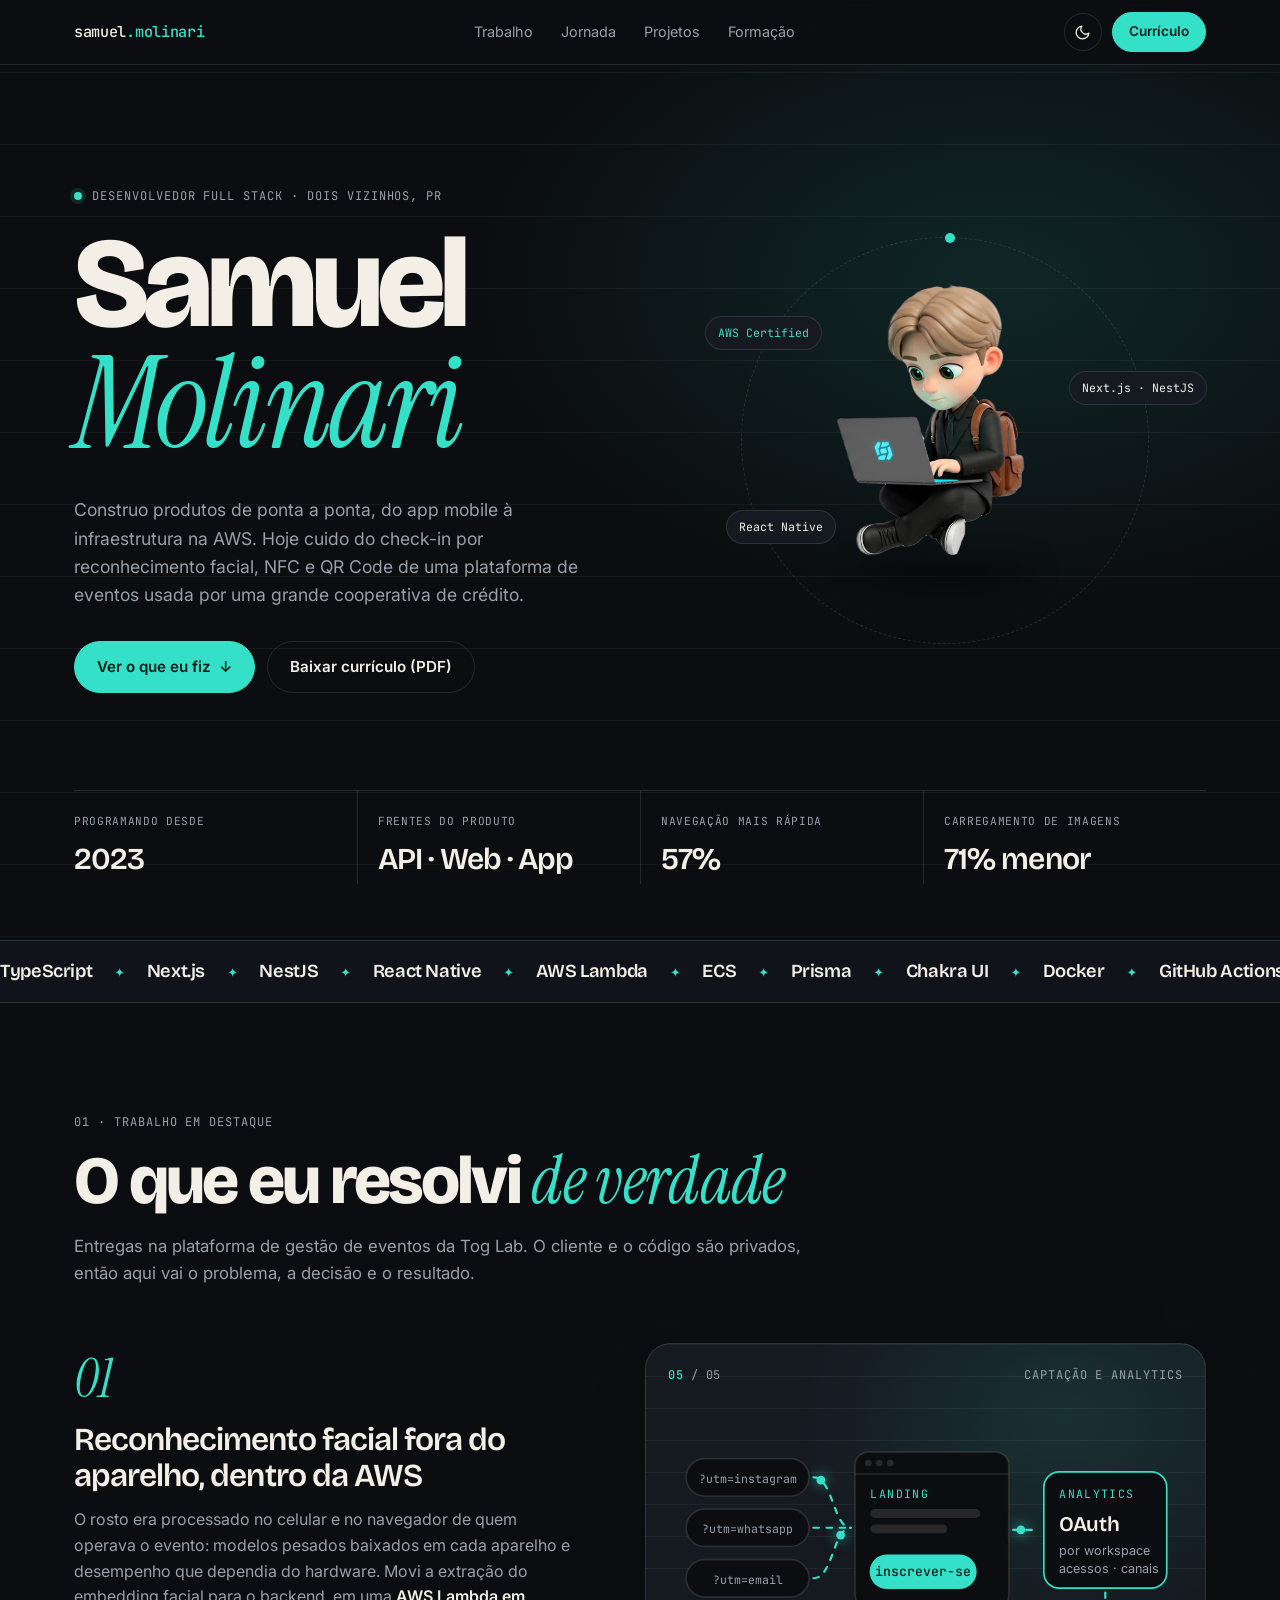
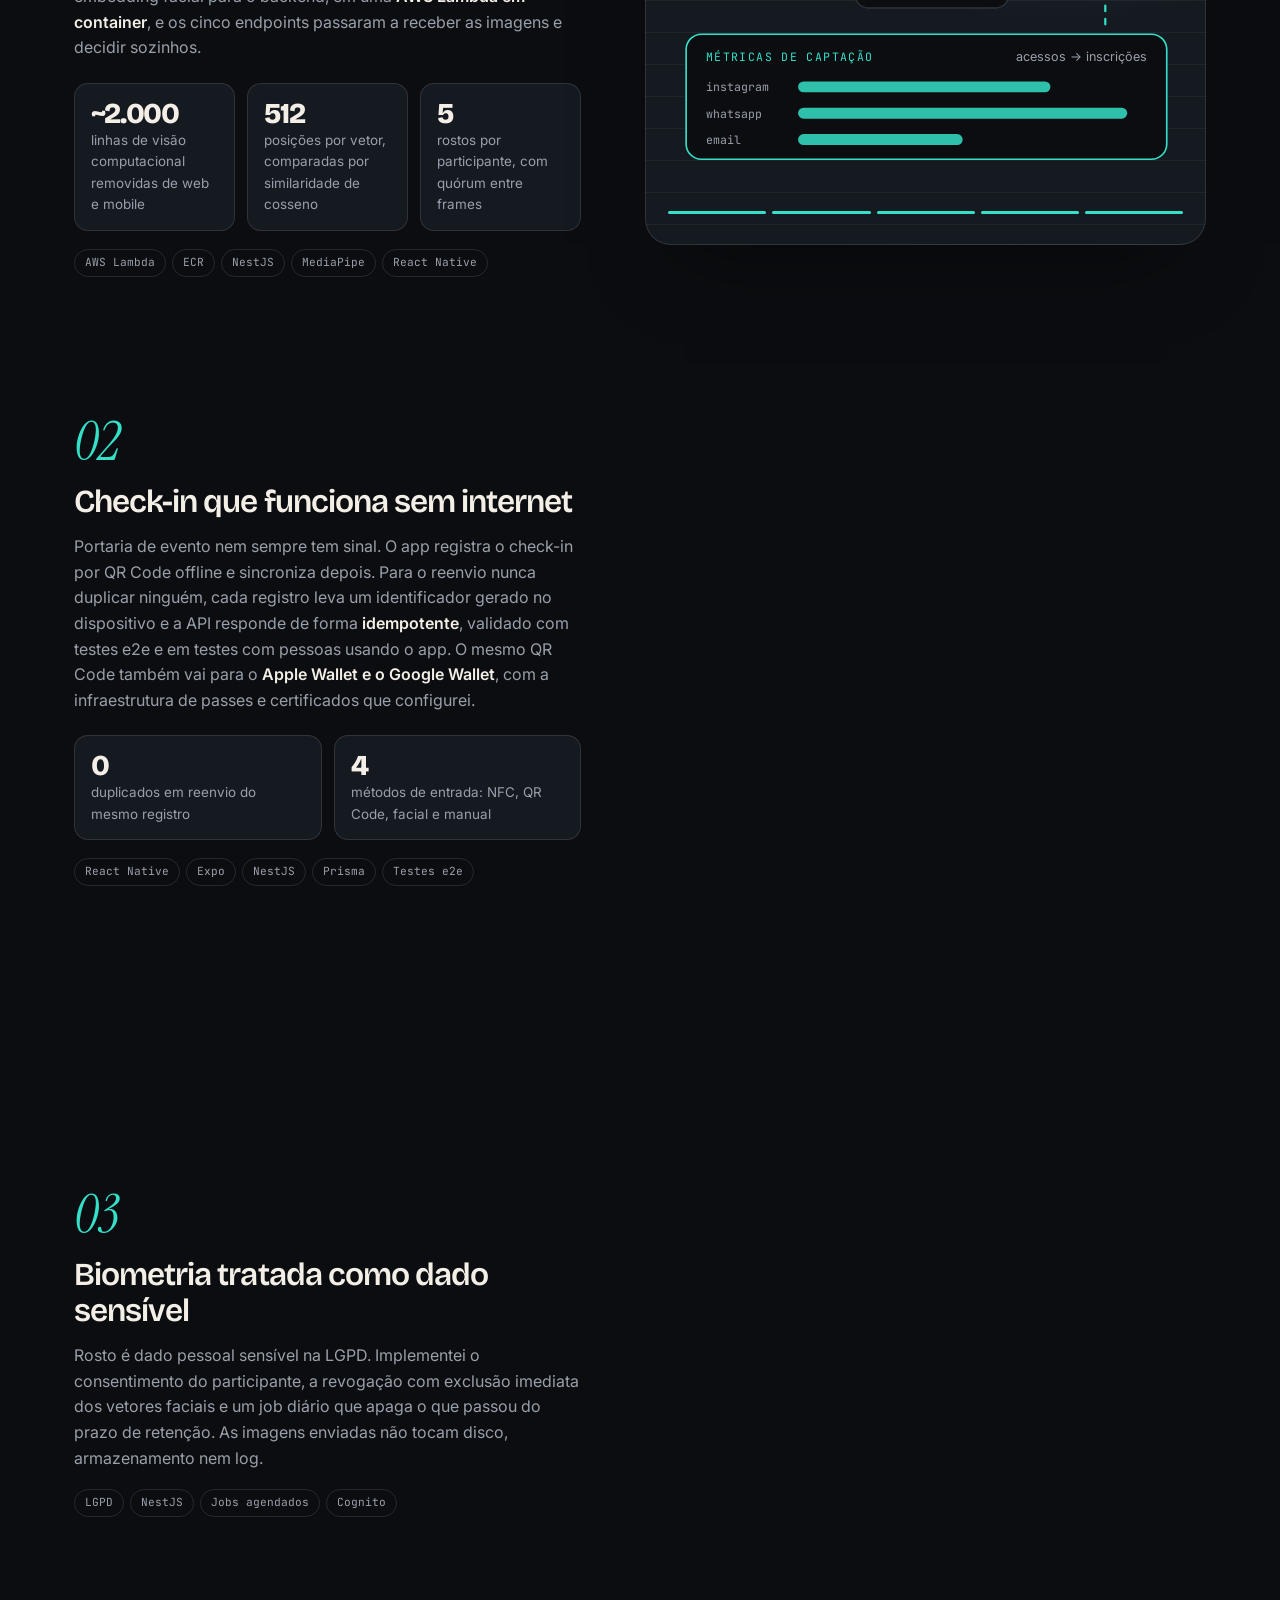
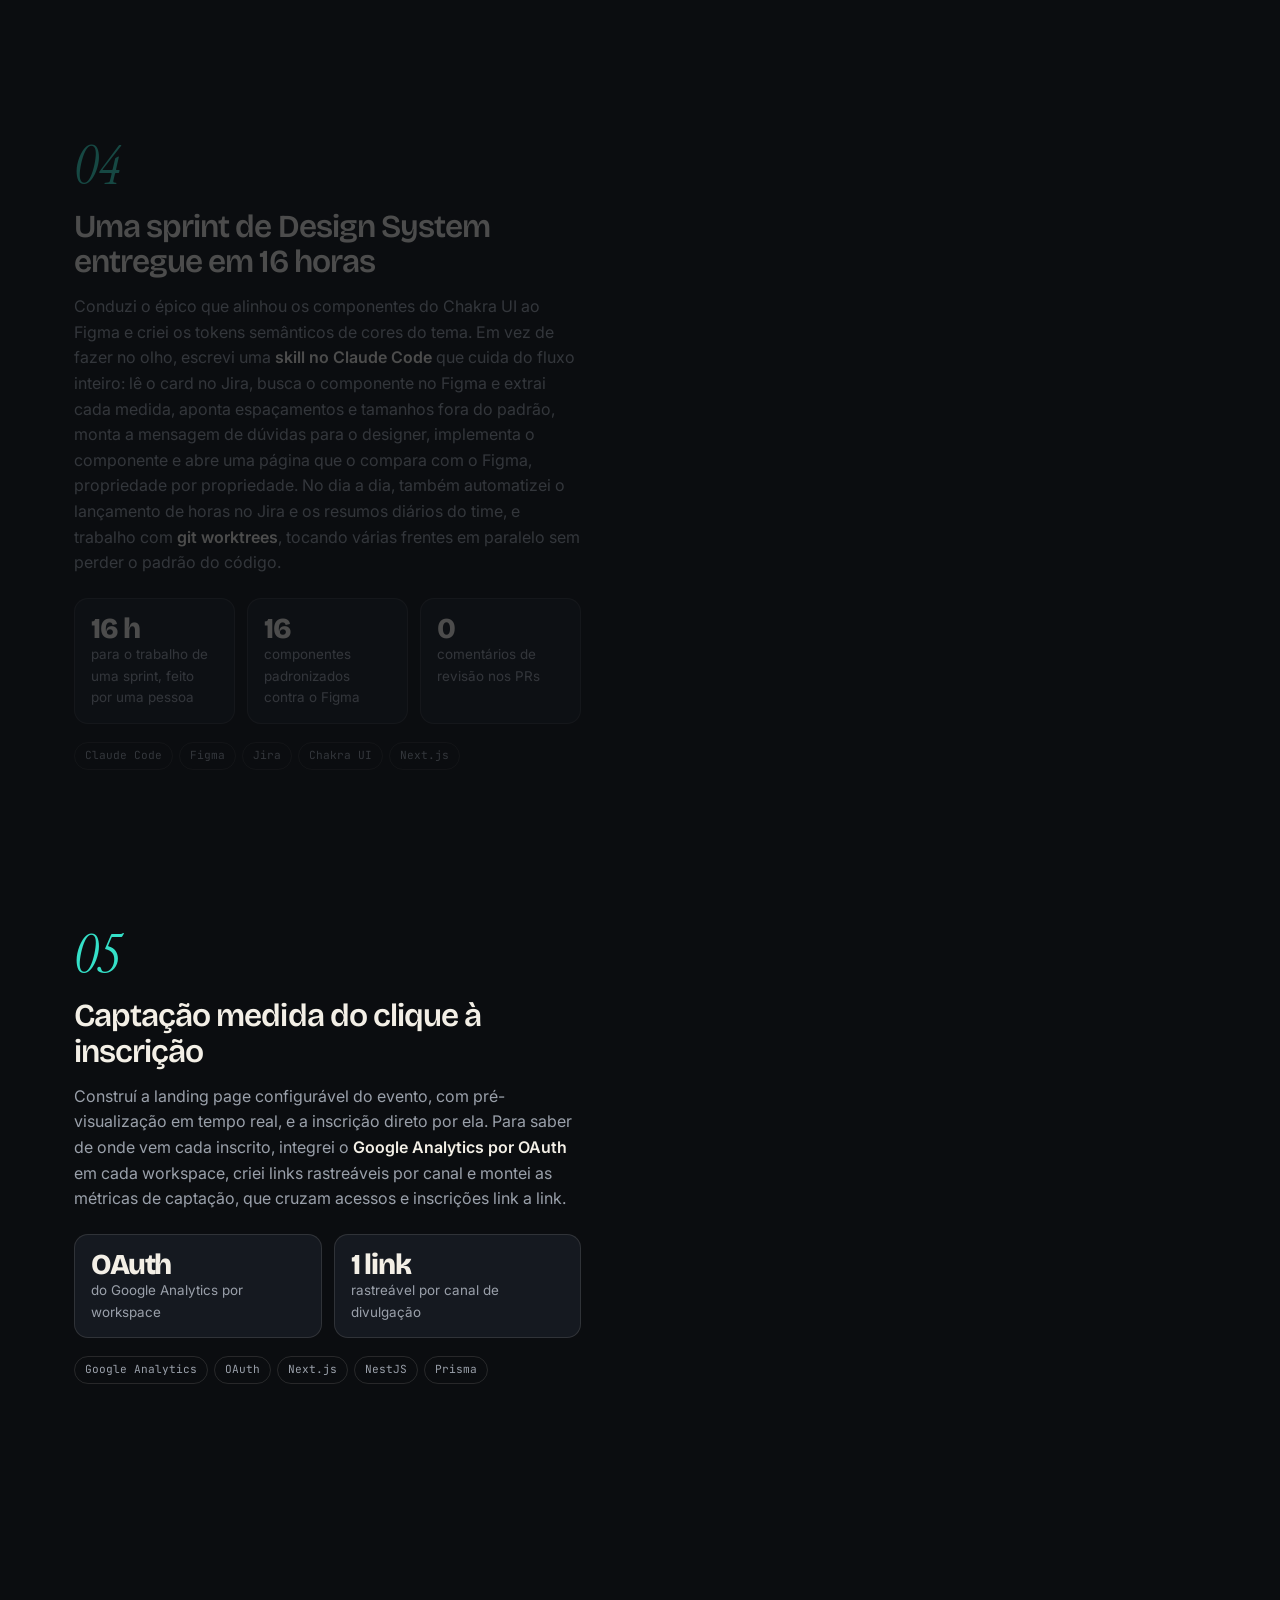
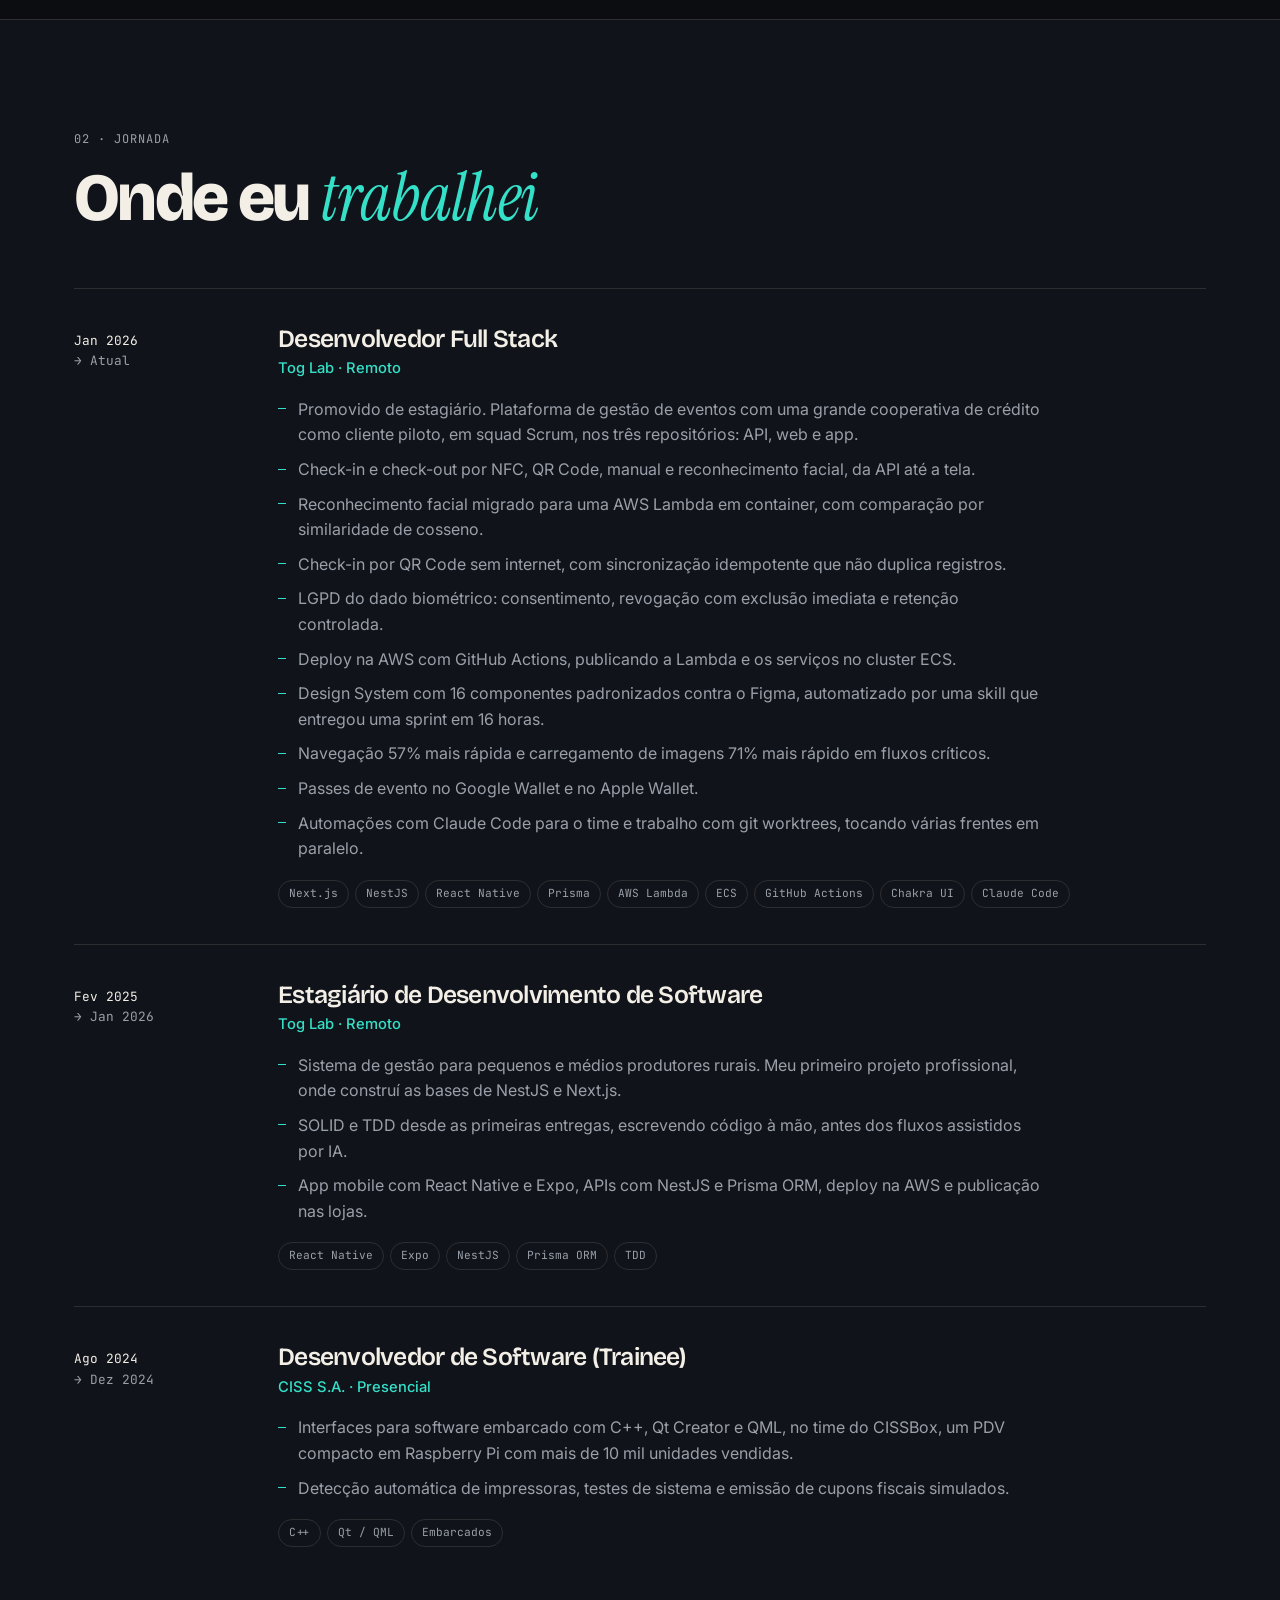
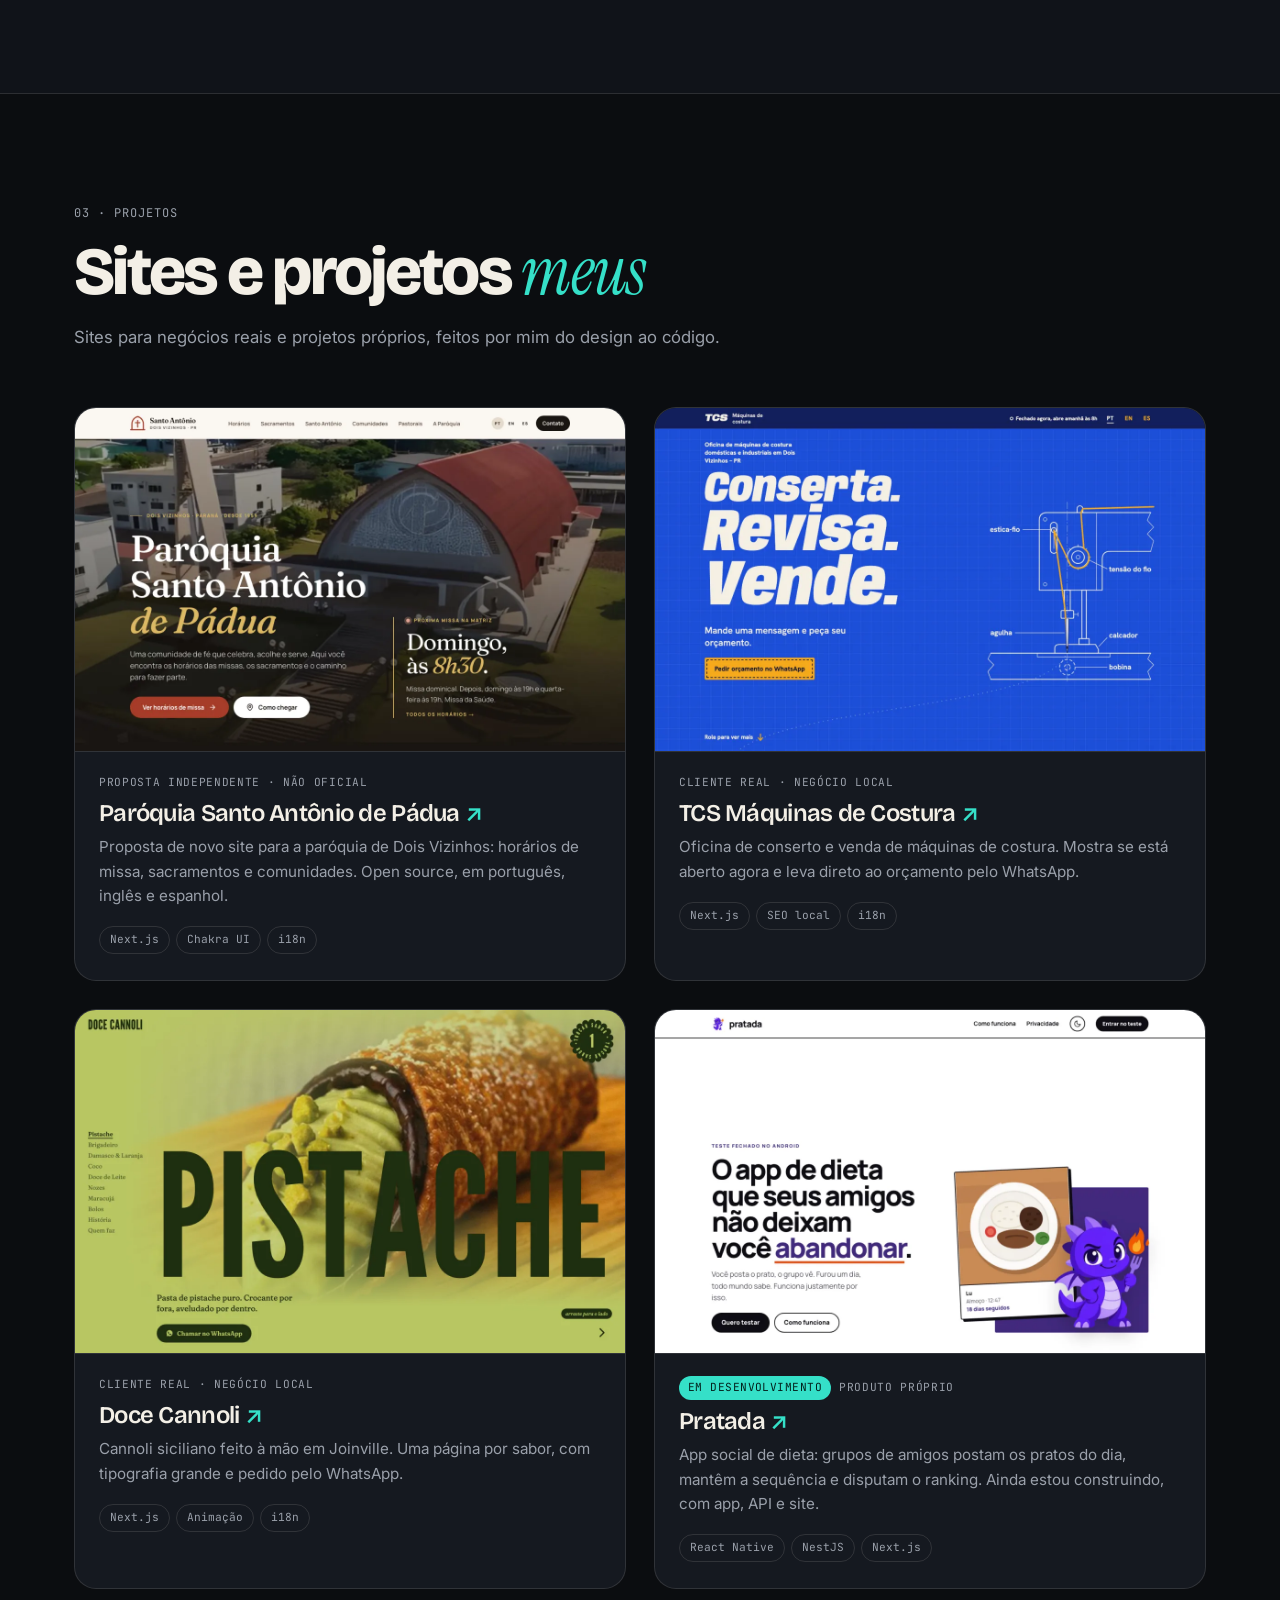
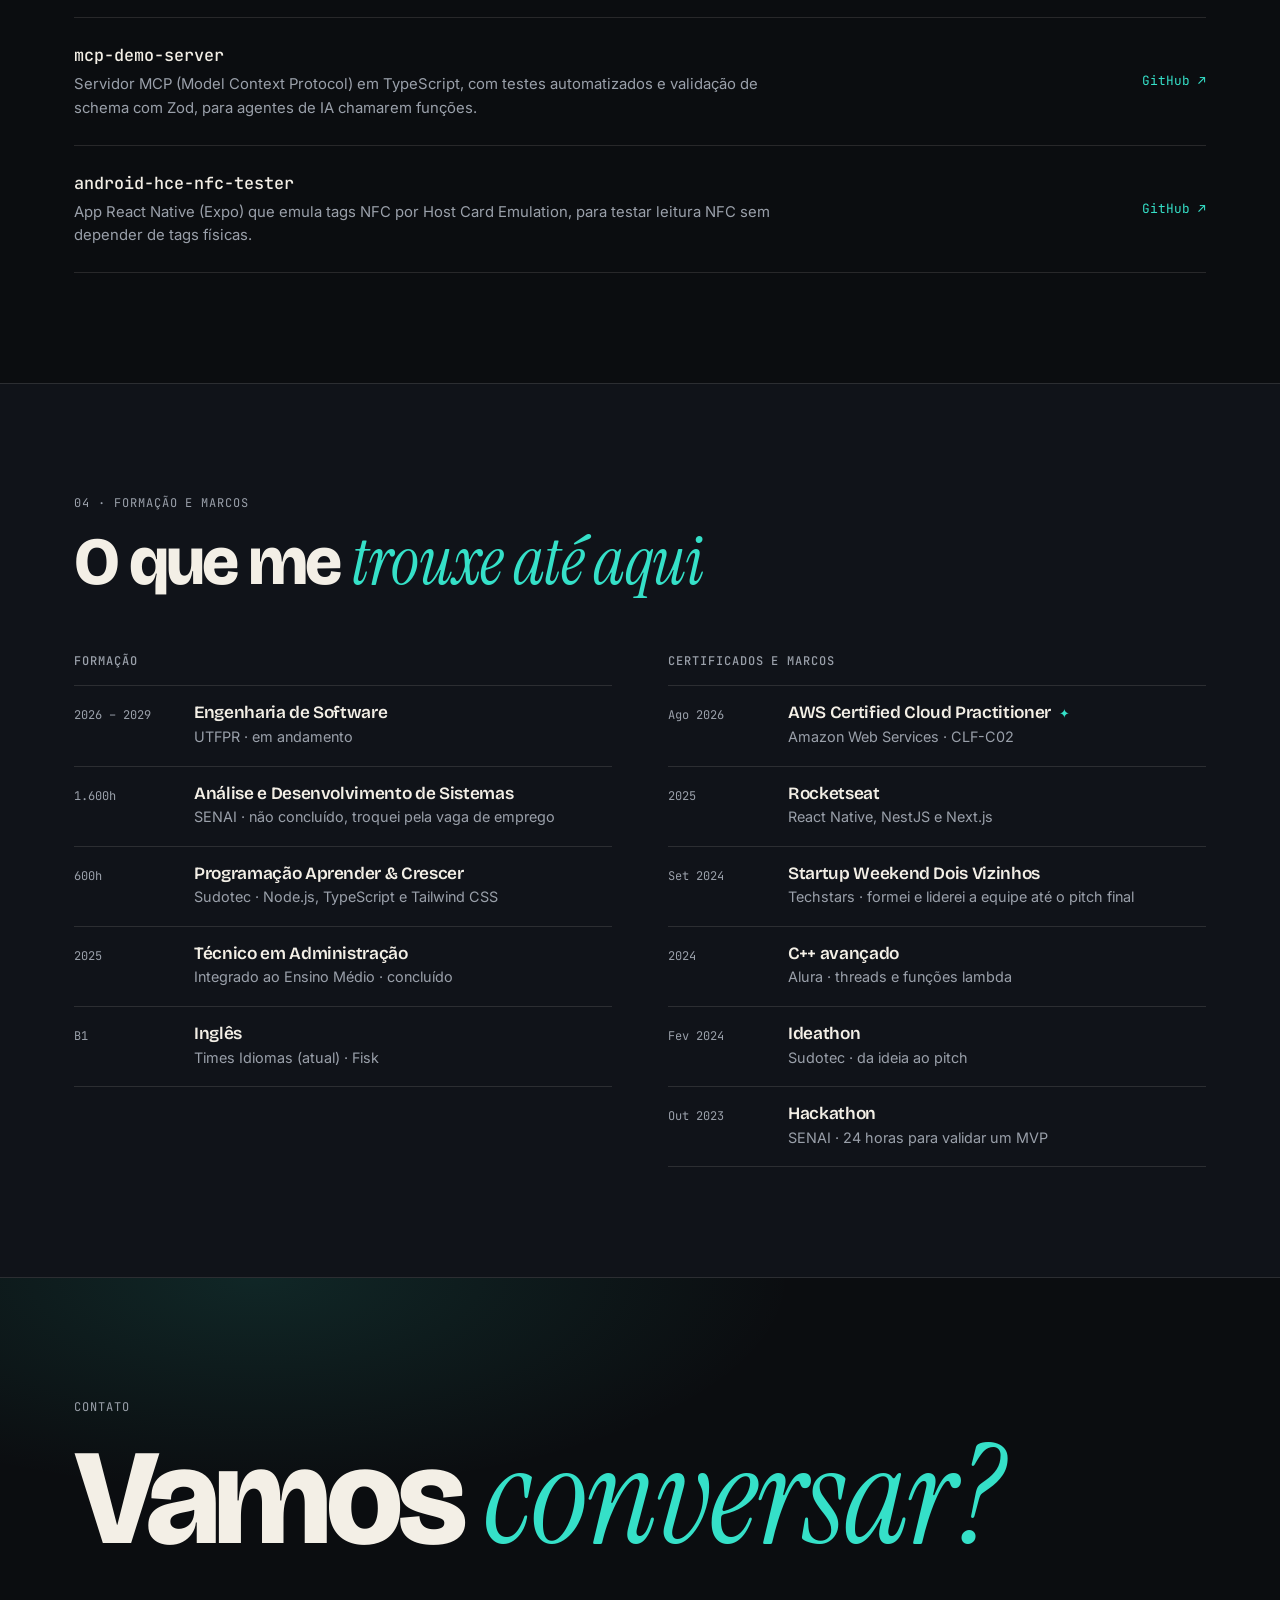
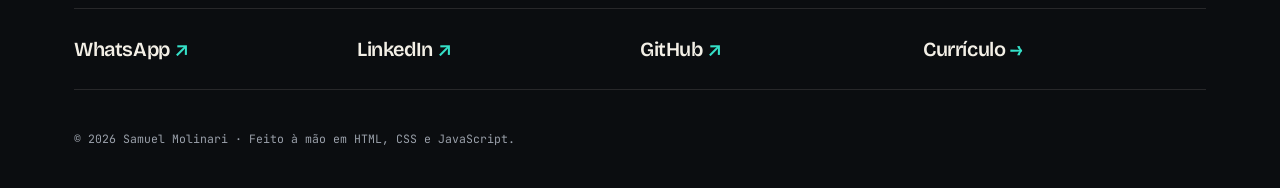
==== commit 9020eacb: "Corrige a seção Jornada e volta a lista do cargo atual Remove trechos soltos que quebravam o layout " ====
--- a/index.html
+++ b/index.html
@@ -515,39 +515,51 @@
               <div class="job-what">
                 <h3>Desenvolvedor Full Stack</h3>
                 <p class="job-where">Tog Lab · Remoto</p>
-                <p class="job-intro">
-                  Promovido de estagiário. Atuo em squad Scrum numa plataforma
-                  de gestão de eventos que tem uma grande cooperativa de
-                  crédito como cliente piloto, nos três repositórios (API, web
-                  e app) e na infraestrutura que os sustenta na AWS. Os
-                  destaques estão em <a href="#trabalho">O que eu resolvi</a>.
-                </p>
+                <ul>
+                  <li>
+                    Promovido de estagiário. Plataforma de gestão de eventos com
+                    uma grande cooperativa de crédito como cliente piloto, em
+                    squad Scrum, nos três repositórios: API, web e app.
+                  </li>
+                  <li>
+                    Check-in e check-out por NFC, QR Code, manual e
+                    reconhecimento facial, da API até a tela.
+                  </li>
+                  <li>
+                    Reconhecimento facial migrado para uma AWS Lambda em
+                    container, com comparação por similaridade de cosseno.
+                  </li>
+                  <li>
+                    Check-in por QR Code sem internet, com sincronização
+                    idempotente que não duplica registros.
+                  </li>
+                  <li>
+                    LGPD do dado biométrico: consentimento, revogação com
+                    exclusão imediata e retenção controlada.
+                  </li>
+                  <li>
+                    Deploy na AWS com GitHub Actions, publicando a Lambda e os
+                    serviços no cluster ECS.
+                  </li>
+                  <li>
+                    Design System com 16 componentes padronizados contra o
+                    Figma, automatizado por uma skill que entregou uma sprint em
+                    16 horas.
+                  </li>
+                  <li>
+                    Navegação 57% mais rápida e carregamento de imagens 71% mais
+                    rápido em fluxos críticos.
+                  </li>
+                  <li>
+                    Passes de evento no Google Wallet e no Apple Wallet.
+                  </li>
+                  <li>
+                    Automações com Claude Code para o time e trabalho com git
+                    worktrees, tocando várias frentes em paralelo.
+                  </li>
+                </ul>
                 <p class="tags">
                   <span>Next.js</span><span>NestJS</span><span>React Native</span><span>Prisma</span><span>AWS Lambda</span><span>ECS</span><span>GitHub Actions</span><span>Chakra UI</span><span>Claude Code</span>
-                </p>
-              </div>
-            </li>
-                  <li>
-                    Módulos completos de produto: landing page configurável com
-                    pré-visualização em tempo real, links rastreáveis com OAuth
-                    do Google Analytics, score de leads e controle de custos.
-                  </li>
-                  <li>
-                    Infraestrutura de passes para Google Wallet e Apple Wallet,
-                    incluindo certificados na conta de desenvolvedor Apple.
-                  </li>
-                  <li>
-                    Automações com Claude Code para o time: lançamento de horas
-                    no Jira e resumos diários.
-                  </li>
-                  <li>
-                    Trabalho com git worktrees, tocando várias atividades em
-                    paralelo sem perder o padrão do código nem a fidelidade ao
-                    design.
-                  </li>
-                </ul>
-                <p class="tags">
-                  <span>Next.js</span><span>NestJS</span><span>React Native</span><span>AWS</span><span>Chakra UI</span>
                 </p>
               </div>
             </li>
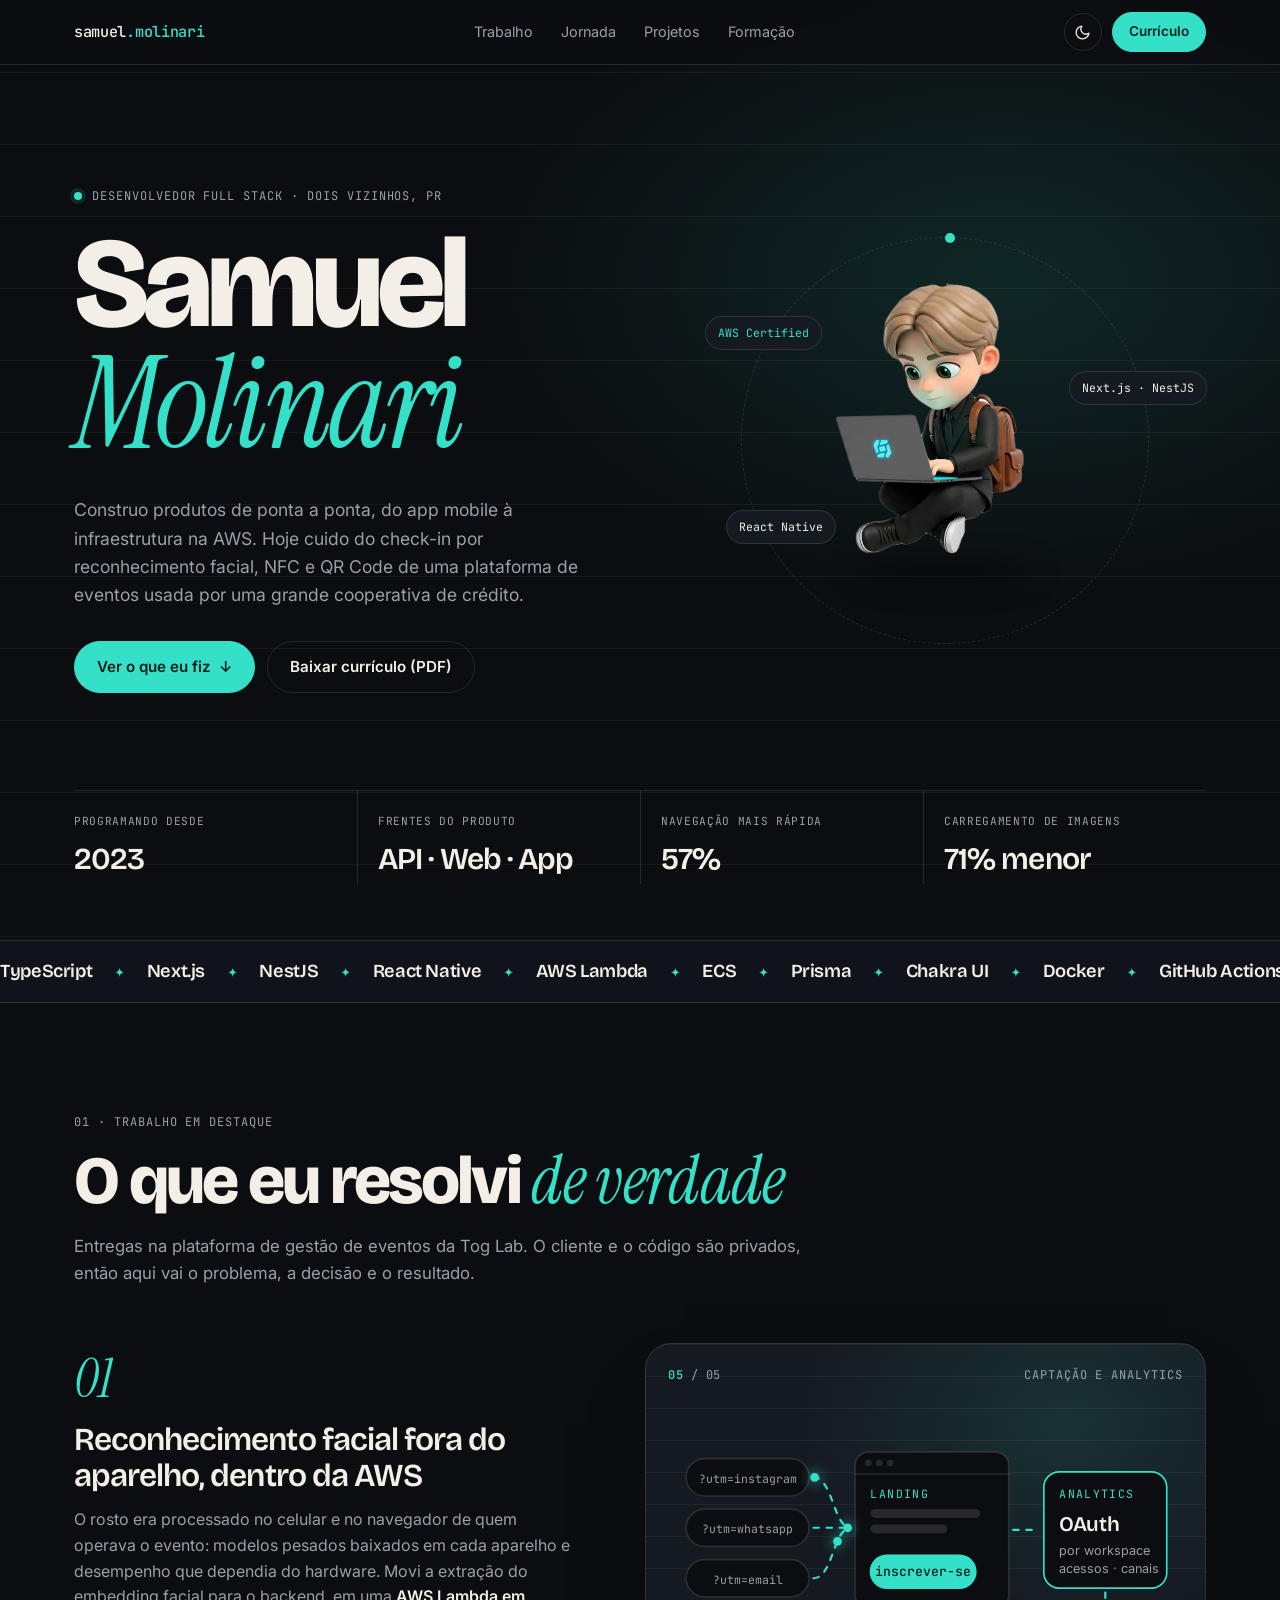
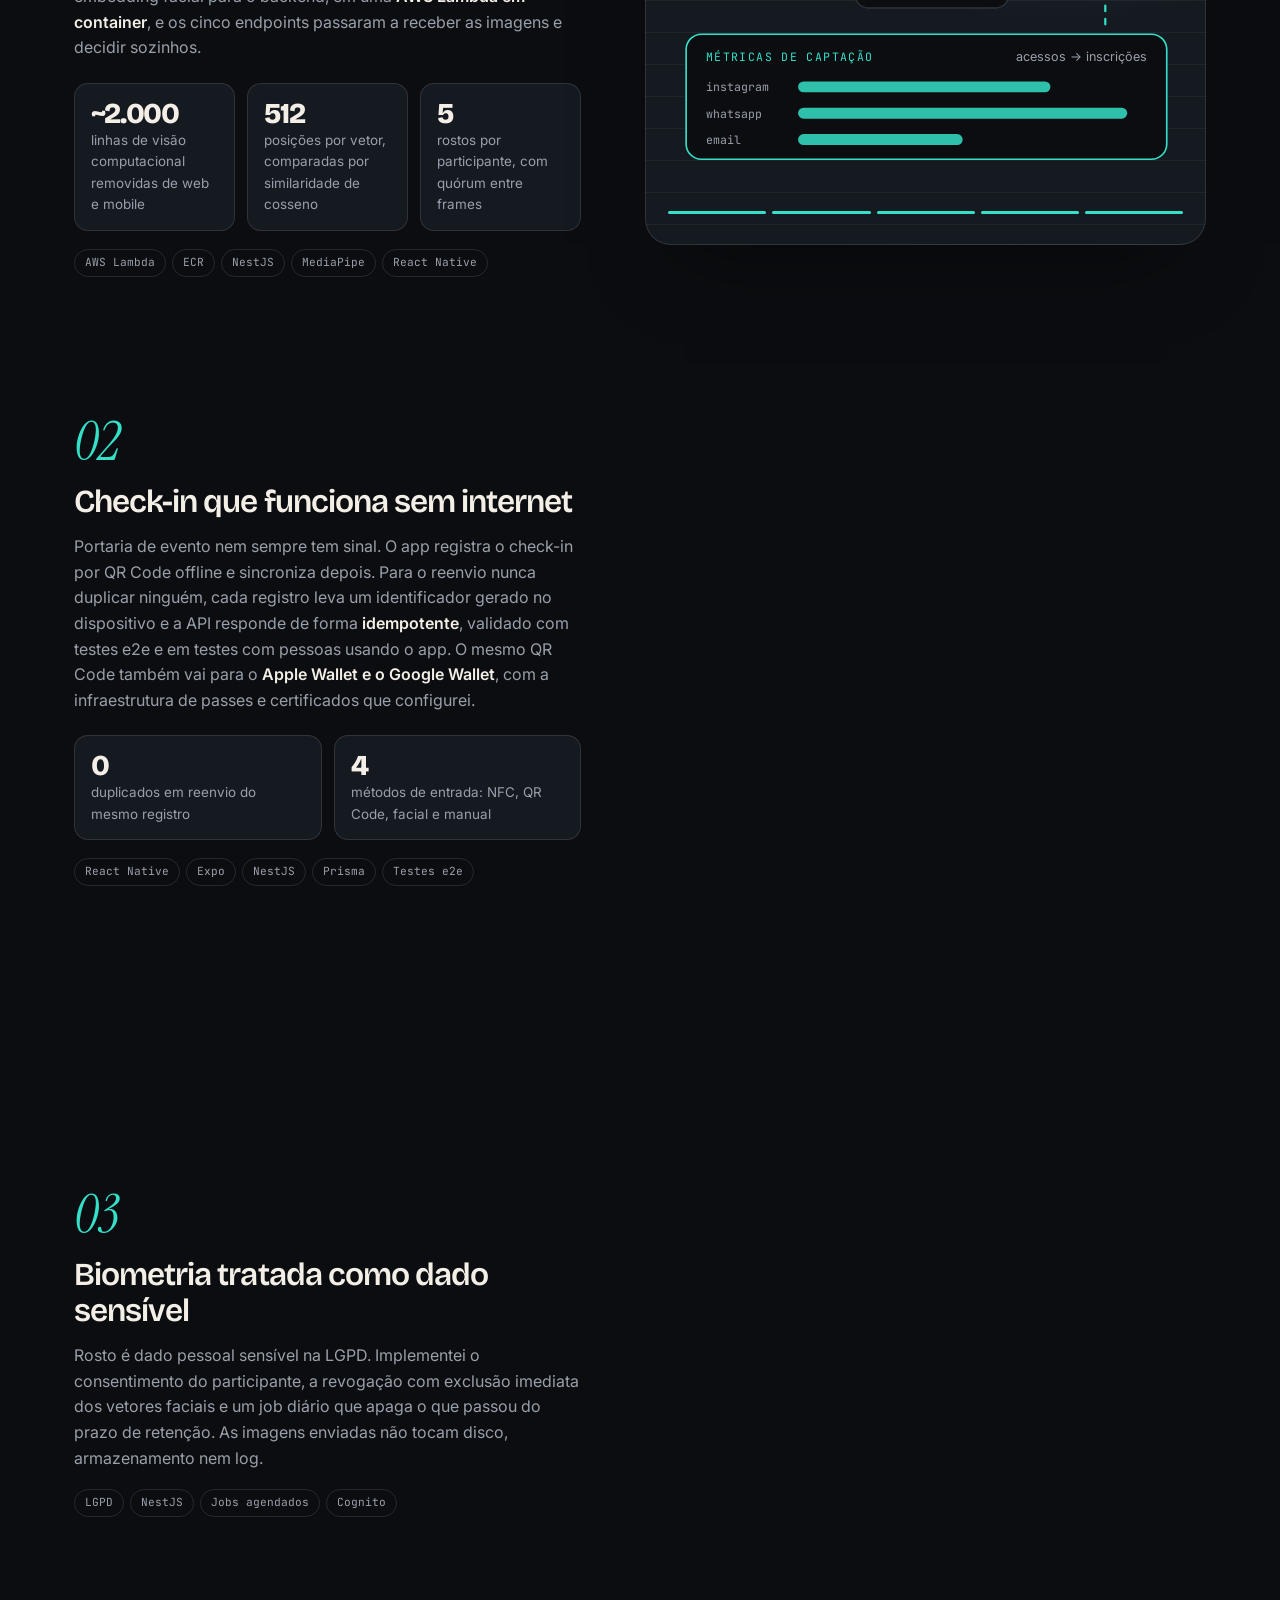
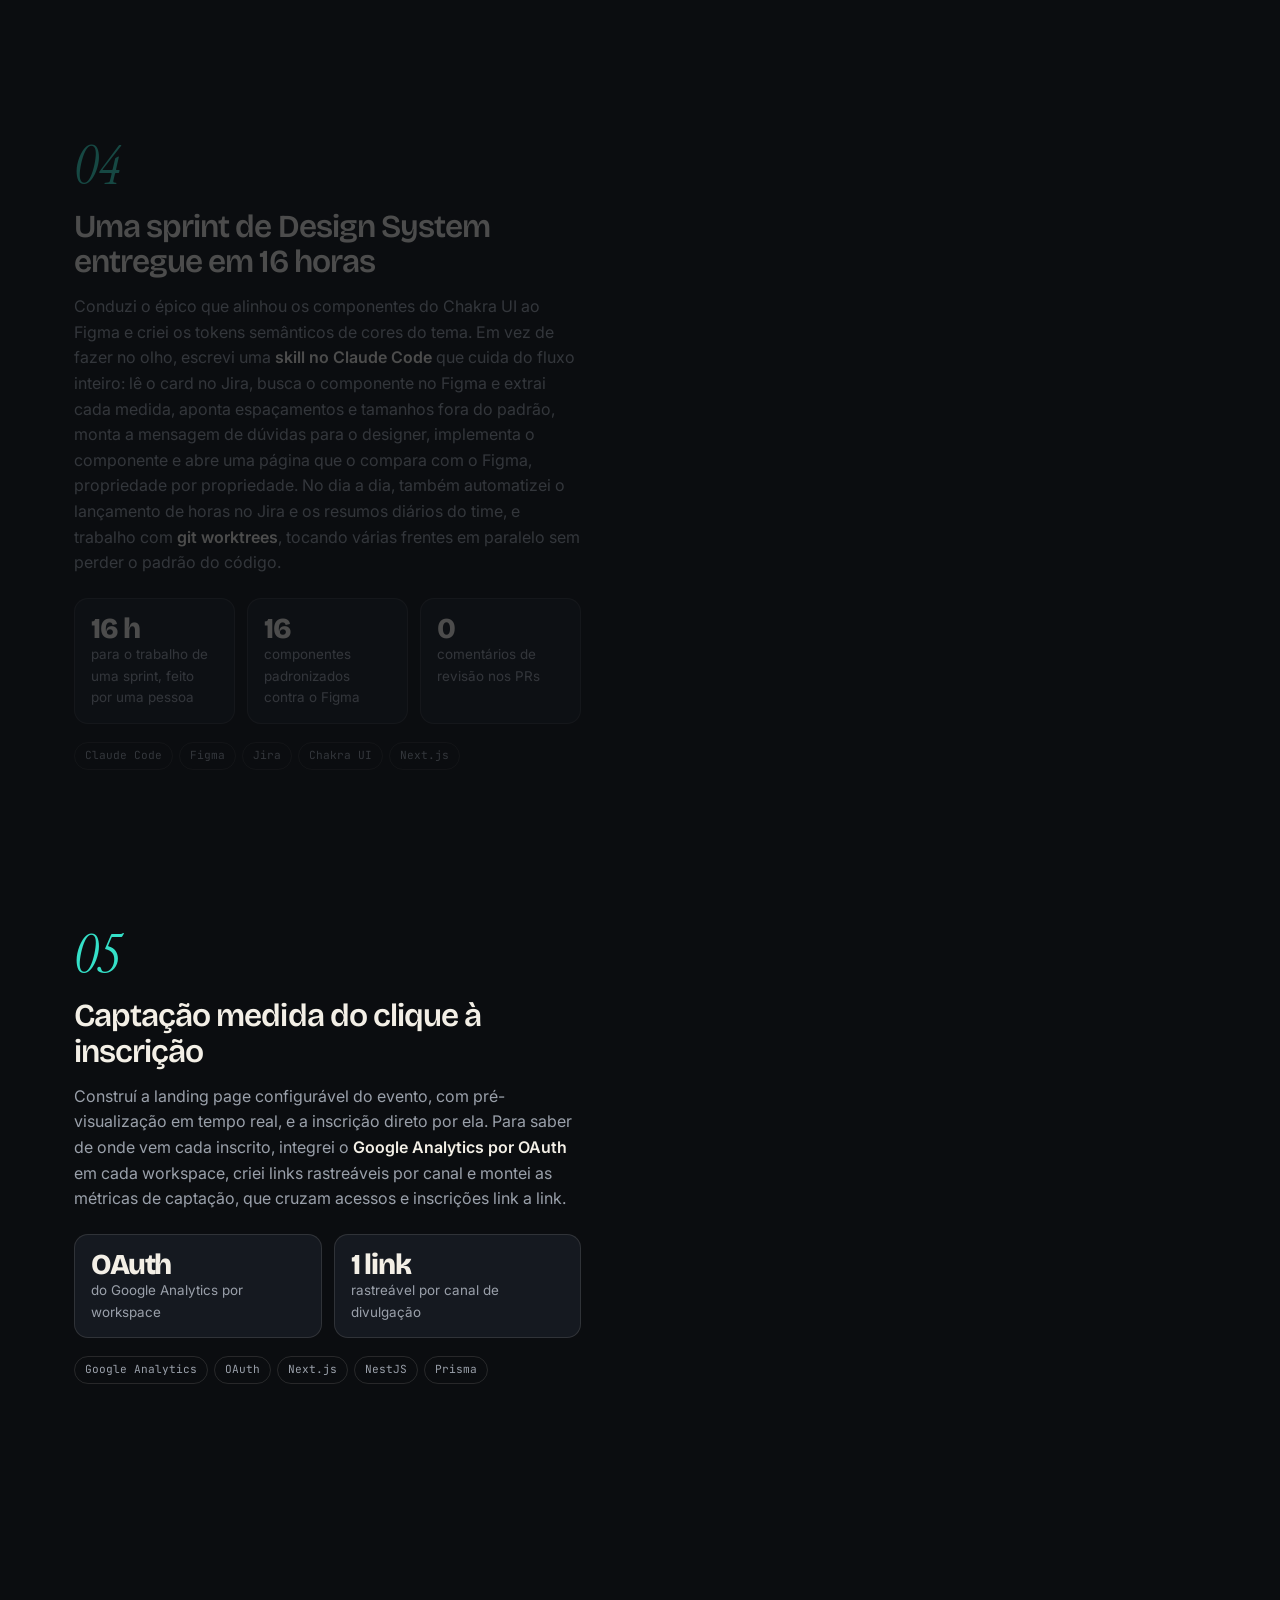
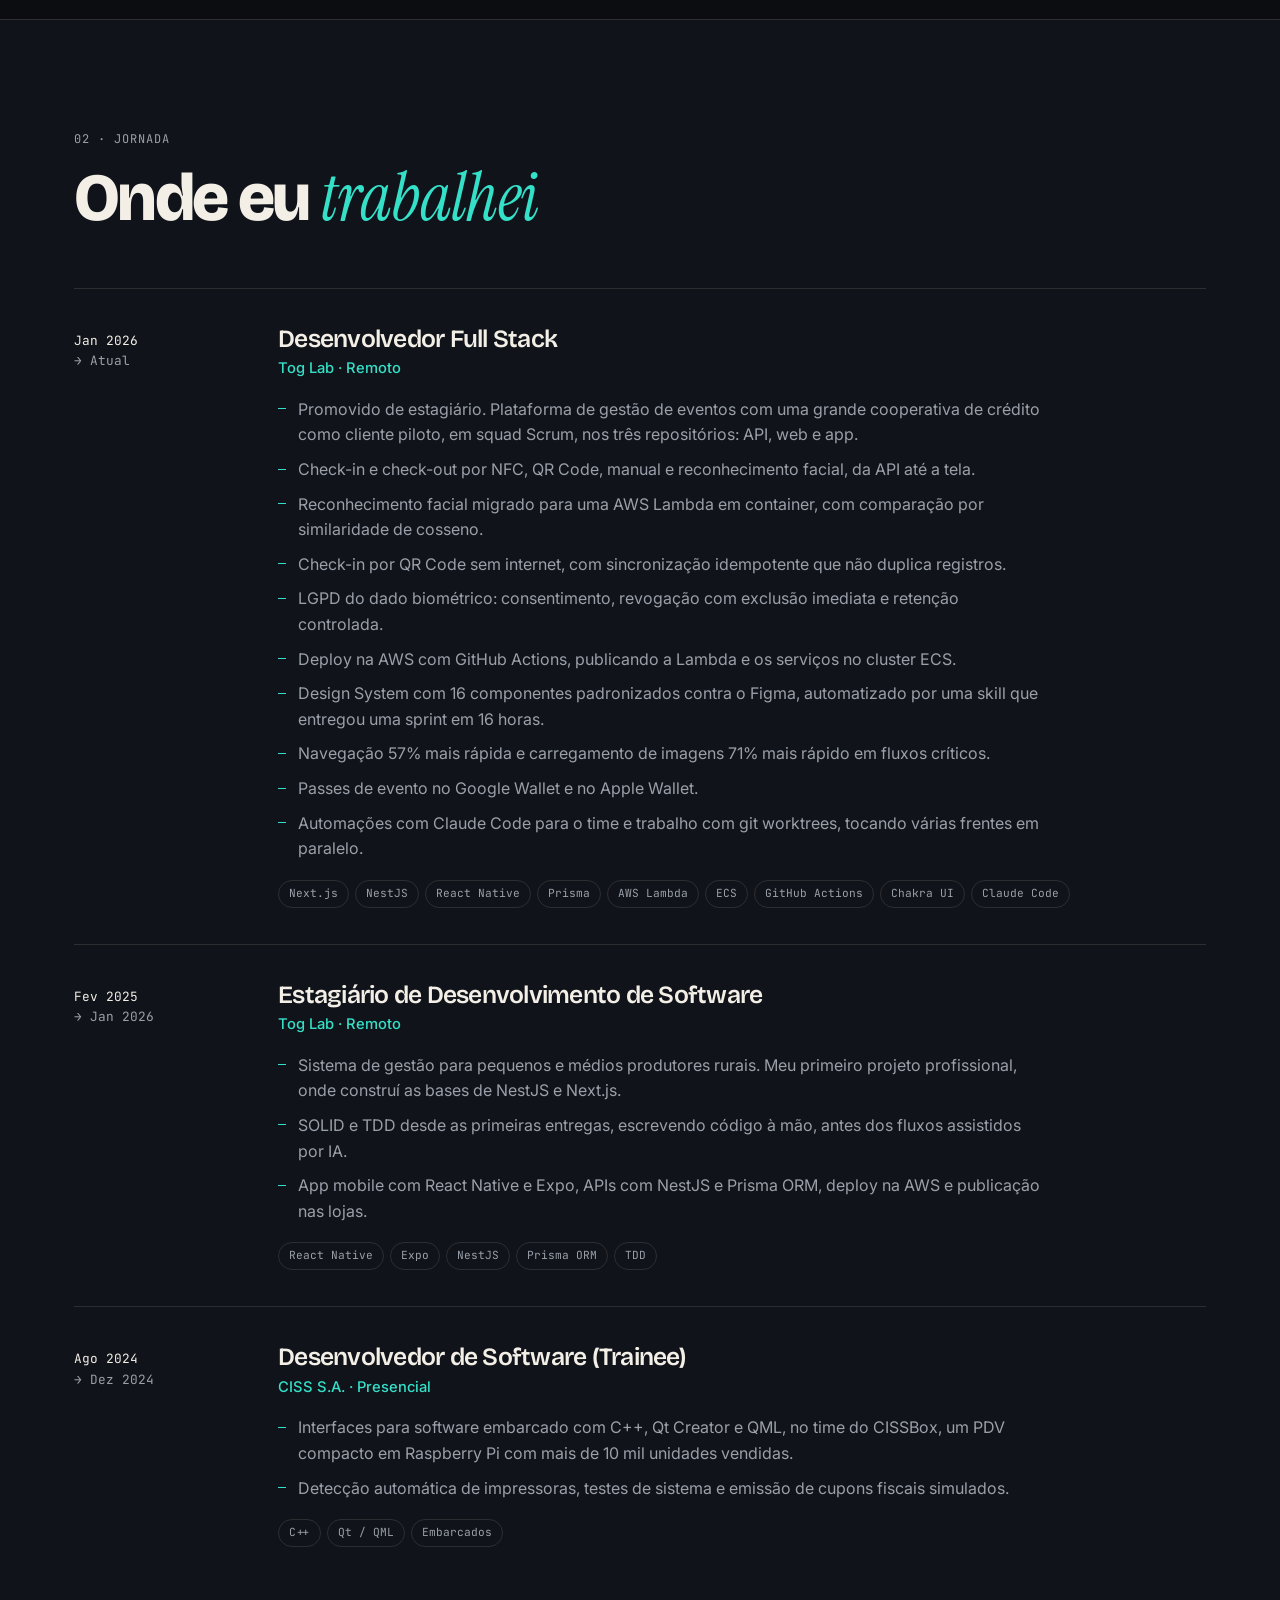
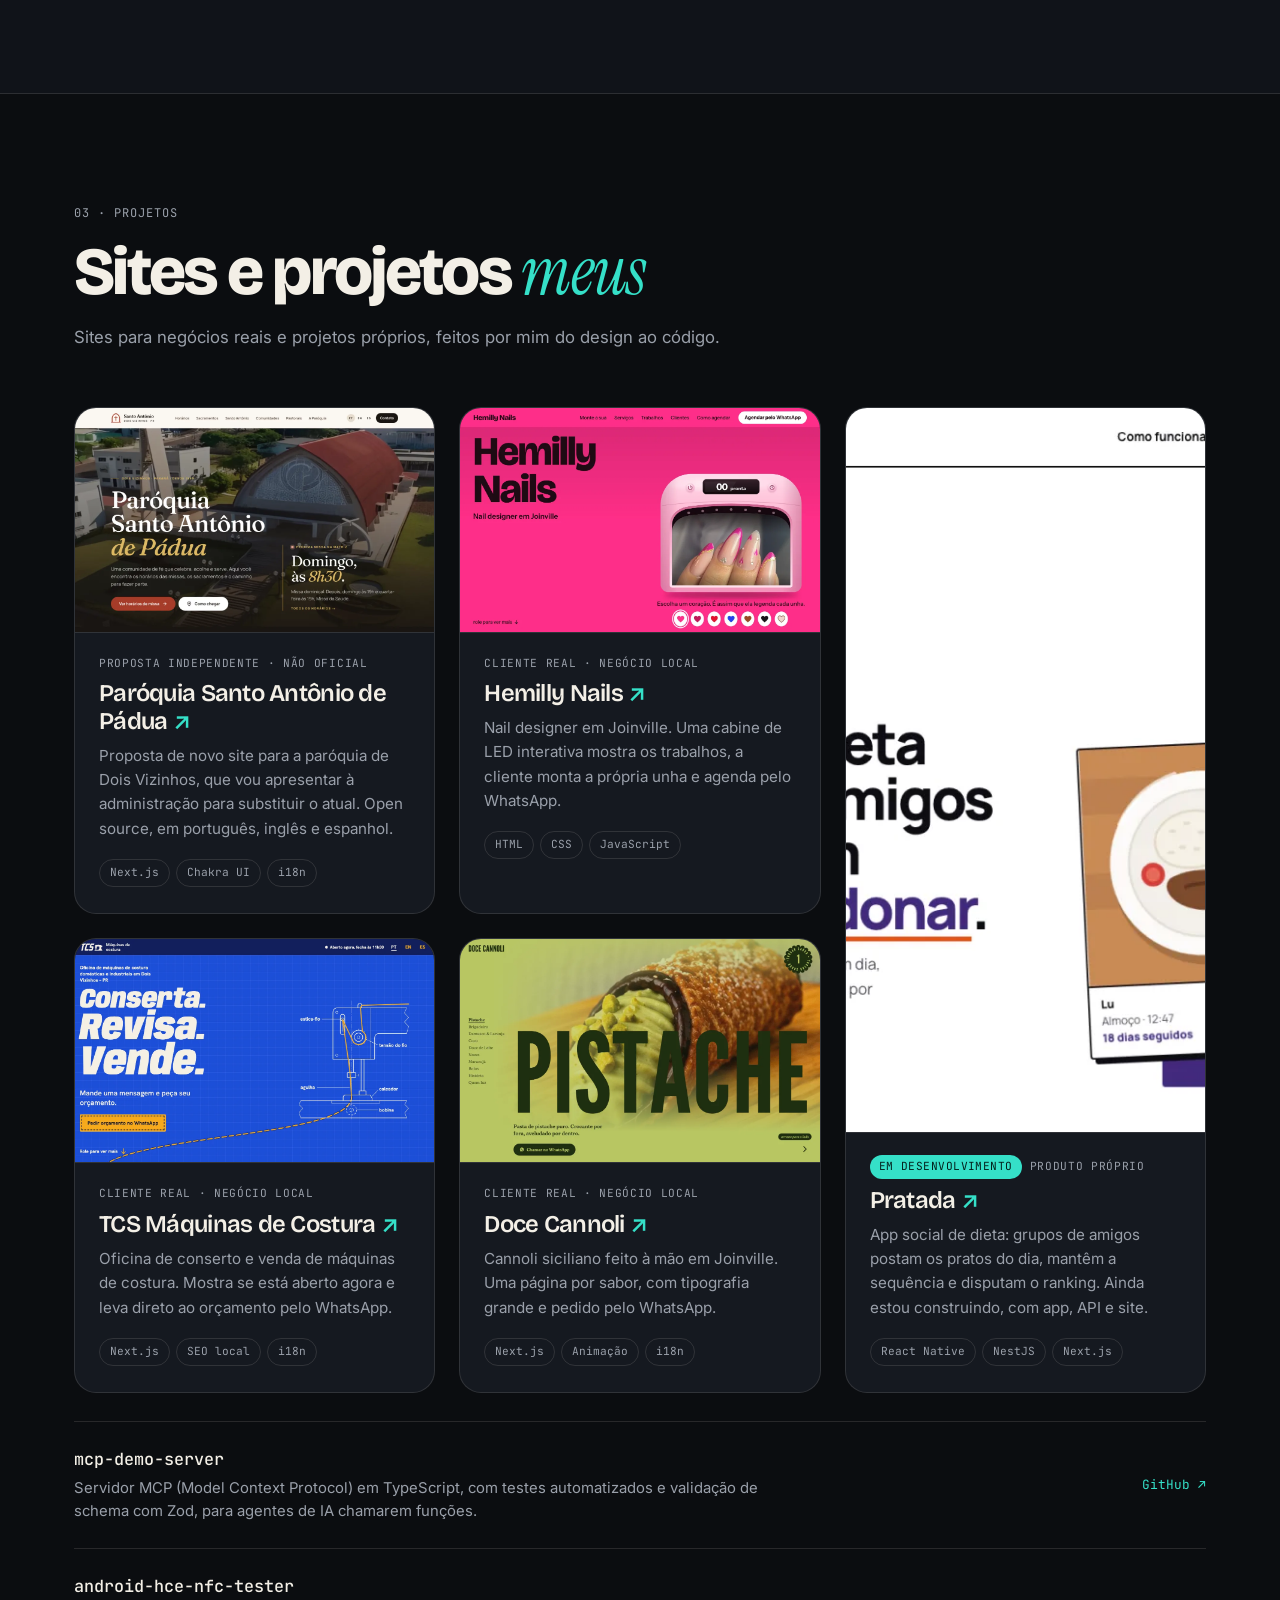
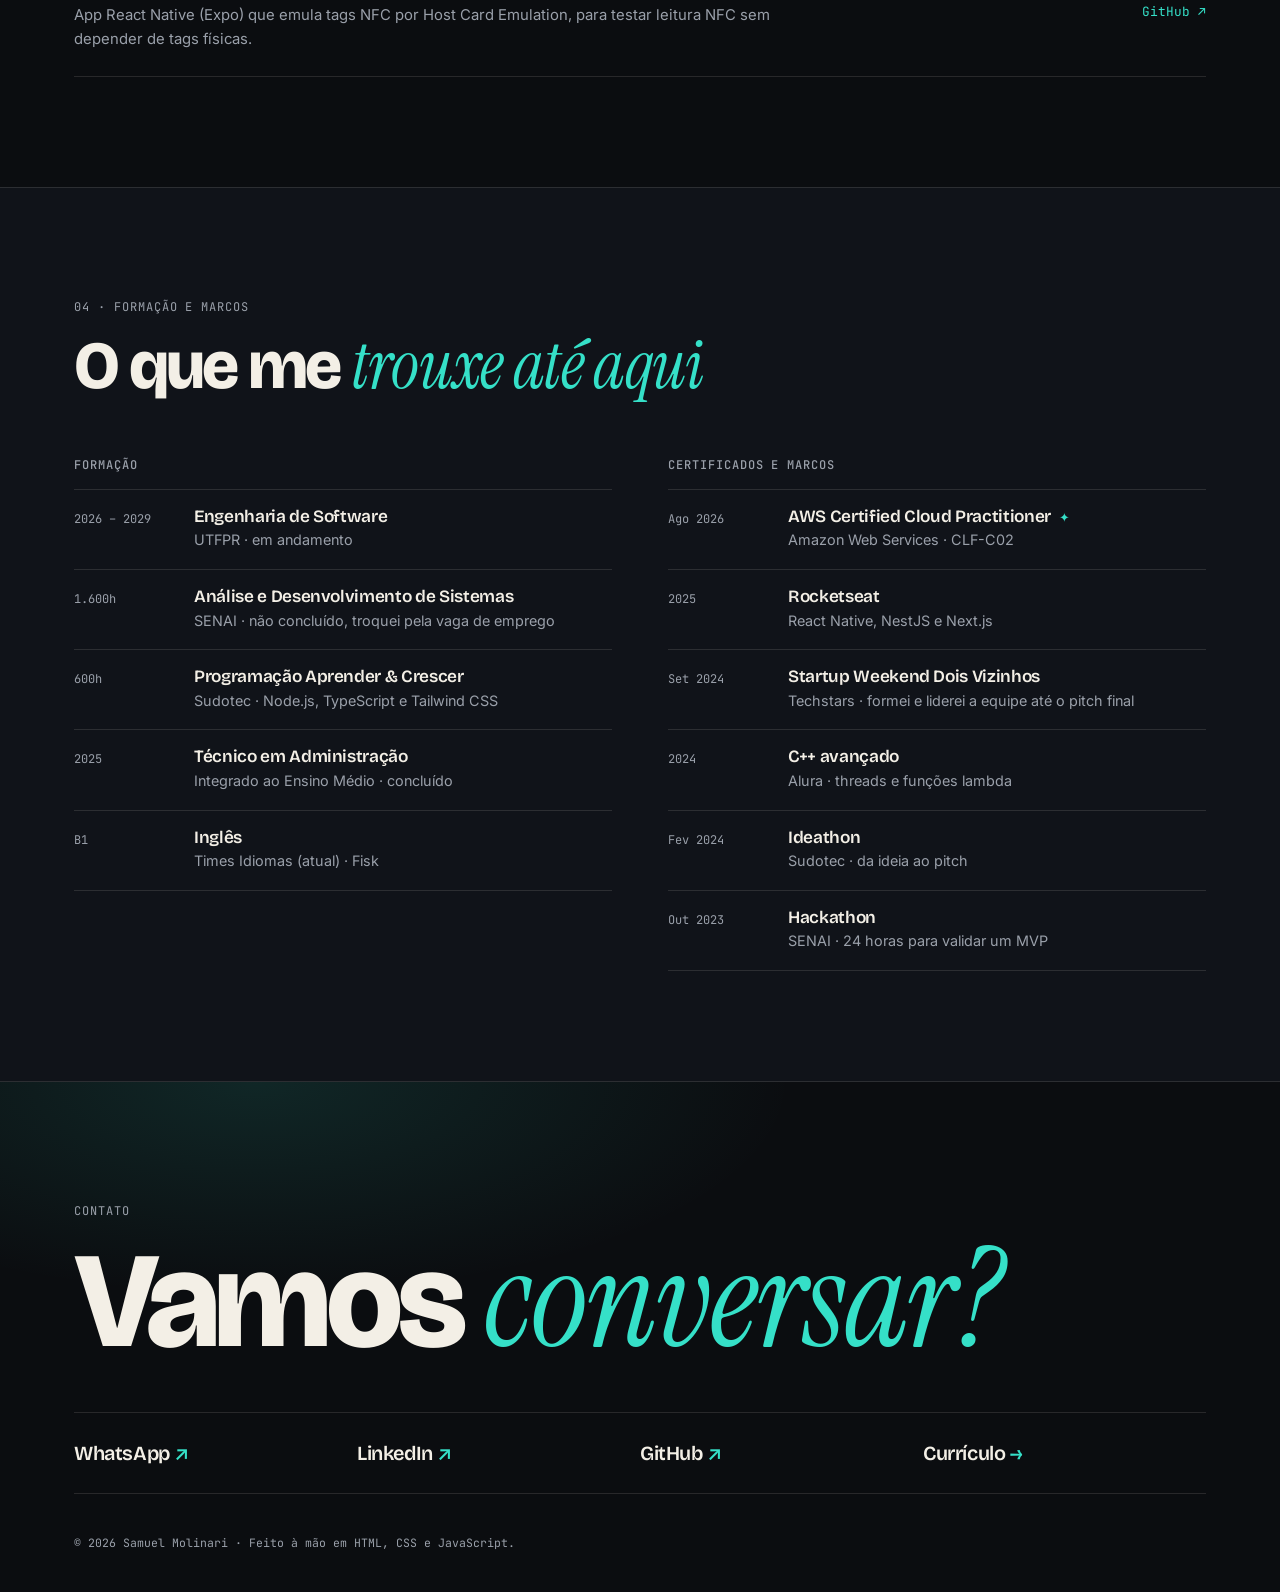
==== commit aeac257f: "Adiciona Hemilly Nails, aponta a TCS para produção e encurta os projetos - Novo card da Hemilly Nail" ====
--- a/index.html
+++ b/index.html
@@ -627,24 +627,34 @@
             </p>
           </header>
 
-          <div class="projects">
+          <div class="projects" id="projects-list" role="region" aria-label="Lista de projetos" tabindex="0">
             <a class="project reveal" href="https://paroquia-santo-antonio-web.vercel.app" target="_blank" rel="noopener">
               <div class="shot"><img src="assets/projects/paroquia.webp" alt="Página inicial do site da Paróquia Santo Antônio de Pádua" loading="lazy" width="1200" height="750" /></div>
               <div class="project-info">
                 <p class="project-kind">Proposta independente · não oficial</p>
                 <h3>Paróquia Santo Antônio de Pádua <span aria-hidden="true">↗</span></h3>
-                <p>Proposta de novo site para a paróquia de Dois Vizinhos: horários de missa, sacramentos e comunidades. Open source, em português, inglês e espanhol.</p>
+                <p>Proposta de novo site para a paróquia de Dois Vizinhos, que vou apresentar à administração para substituir o atual. Open source, em português, inglês e espanhol.</p>
                 <p class="tags"><span>Next.js</span><span>Chakra UI</span><span>i18n</span></p>
               </div>
             </a>
 
-            <a class="project reveal" href="https://tcs-staging.vercel.app" target="_blank" rel="noopener">
+            <a class="project reveal" href="https://tcs-maquinas-de-costura.samuelmolinari8.workers.dev" target="_blank" rel="noopener">
               <div class="shot"><img src="assets/projects/tcs.webp" alt="Página inicial do site da TCS Máquinas de Costura" loading="lazy" width="1200" height="750" /></div>
               <div class="project-info">
                 <p class="project-kind">Cliente real · negócio local</p>
                 <h3>TCS Máquinas de Costura <span aria-hidden="true">↗</span></h3>
                 <p>Oficina de conserto e venda de máquinas de costura. Mostra se está aberto agora e leva direto ao orçamento pelo WhatsApp.</p>
                 <p class="tags"><span>Next.js</span><span>SEO local</span><span>i18n</span></p>
+              </div>
+            </a>
+
+            <a class="project reveal" href="https://hemilly-nails.samuelmolinari8.workers.dev" target="_blank" rel="noopener">
+              <div class="shot"><img src="assets/projects/hemilly.webp" alt="Página inicial do site da Hemilly Nails" loading="lazy" width="1200" height="750" /></div>
+              <div class="project-info">
+                <p class="project-kind">Cliente real · negócio local</p>
+                <h3>Hemilly Nails <span aria-hidden="true">↗</span></h3>
+                <p>Nail designer em Joinville. Uma cabine de LED interativa mostra os trabalhos, a cliente monta a própria unha e agenda pelo WhatsApp.</p>
+                <p class="tags"><span>HTML</span><span>CSS</span><span>JavaScript</span></p>
               </div>
             </a>
 
@@ -659,7 +669,7 @@
             </a>
 
             <a class="project reveal" href="https://pratada-web.vercel.app" target="_blank" rel="noopener">
-              <div class="shot"><img src="assets/projects/pratada.webp" alt="Página inicial do site do Pratada" loading="lazy" width="1200" height="750" /></div>
+              <div class="shot"><picture><source media="(min-width: 641px)" srcset="assets/projects/pratada-vertical.webp" /><img src="assets/projects/pratada.webp" alt="Página inicial do site do Pratada" loading="lazy" width="1200" height="750" /></picture></div>
               <div class="project-info">
                 <p class="project-kind"><span class="wip">Em desenvolvimento</span> Produto próprio</p>
                 <h3>Pratada <span aria-hidden="true">↗</span></h3>
@@ -667,6 +677,11 @@
                 <p class="tags"><span>React Native</span><span>NestJS</span><span>Next.js</span></p>
               </div>
             </a>
+          </div>
+
+          <div class="projects-nav" hidden>
+            <button type="button" data-dir="-1" aria-controls="projects-list" aria-label="Projetos anteriores">←</button>
+            <button type="button" data-dir="1" aria-controls="projects-list" aria-label="Próximos projetos">→</button>
           </div>
 
           <div class="repos">
@@ -763,7 +778,7 @@
         <p class="eyebrow">Contato</p>
         <h2 class="footer-title">Vamos <em>conversar?</em></h2>
         <div class="footer-links">
-          <a href="https://wa.me/554699257166" target="_blank" rel="noopener">WhatsApp <span aria-hidden="true">↗</span></a>
+          <a href="https://wa.me/5546999257166" target="_blank" rel="noopener">WhatsApp <span aria-hidden="true">↗</span></a>
           <a href="https://www.linkedin.com/in/samuel-molinari" target="_blank" rel="noopener">LinkedIn <span aria-hidden="true">↗</span></a>
           <a href="https://github.com/Alucsky" target="_blank" rel="noopener">GitHub <span aria-hidden="true">↗</span></a>
           <a href="curriculo.html">Currículo <span aria-hidden="true">→</span></a>
--- a/style.css
+++ b/style.css
@@ -1072,12 +1072,59 @@
 
 /* ---------- Projetos ---------- */
 .projects {
+  --cols: 3;
+  --rows: 2;
+  --gap: 24px;
   display: grid;
-  grid-template-columns: repeat(2, 1fr);
-  gap: 28px;
+  grid-auto-flow: column;
+  grid-template-rows: repeat(var(--rows), auto);
+  grid-auto-columns: calc((100% - (var(--cols) - 1) * var(--gap)) / var(--cols));
+  gap: var(--gap);
+  overflow-x: auto;
+  overscroll-behavior-x: contain;
+  scroll-snap-type: x proximity;
+  scrollbar-width: none;
+  padding: 10px 0;
+  margin: -10px 0;
+}
+.projects::-webkit-scrollbar {
+  display: none;
+}
+.projects:focus-visible {
+  outline: 2px solid var(--accent);
+  outline-offset: 4px;
+  border-radius: 22px;
+}
+.projects-nav {
+  display: flex;
+  justify-content: flex-end;
+  gap: 10px;
+  margin-top: 22px;
+}
+.projects-nav[hidden] {
+  display: none;
+}
+.projects-nav button {
+  width: 44px;
+  height: 44px;
+  border-radius: 999px;
+  border: 1px solid var(--line);
+  background: var(--surface);
+  color: inherit;
+  font-size: 1.1rem;
+  cursor: pointer;
+}
+.projects-nav button:hover:not(:disabled) {
+  border-color: var(--accent);
+}
+.projects-nav button:disabled {
+  opacity: 0.35;
+  cursor: default;
 }
 .project {
-  display: block;
+  display: flex;
+  flex-direction: column;
+  scroll-snap-align: start;
   text-decoration: none;
   border-radius: 22px;
   background: var(--surface);
@@ -1108,6 +1155,22 @@
 }
 .project-info {
   padding: 22px 24px 26px;
+}
+@media (min-width: 641px) {
+  .project:last-child:nth-child(odd) {
+    grid-row: span 2;
+  }
+  .project:last-child:nth-child(odd) .shot {
+    flex: 1;
+    aspect-ratio: auto;
+    min-height: 0;
+    position: relative;
+  }
+  .project:last-child:nth-child(odd) .shot img {
+    position: absolute;
+    inset: 0;
+    object-position: center top;
+  }
 }
 .project-kind {
   font-family: var(--mono);
@@ -1475,7 +1538,10 @@
     display: inline;
     margin-left: 6px;
   }
-  .projects,
+  .projects {
+    --cols: 2;
+    --gap: 16px;
+  }
   .edu-grid {
     grid-template-columns: 1fr;
   }
@@ -1495,7 +1561,26 @@
   }
 }
 
+@media (max-width: 640px) {
+  .projects {
+    --rows: 1;
+    --gap: 14px;
+    --edge: 24px;
+    grid-auto-columns: 82%;
+    scroll-snap-type: x mandatory;
+    scroll-padding: 0 var(--edge);
+    margin: -10px calc(var(--edge) * -1);
+    padding: 10px var(--edge);
+  }
+  .projects-nav {
+    justify-content: center;
+  }
+}
+
 @media (max-width: 480px) {
+  .projects {
+    --edge: 16px;
+  }
   .wrap {
     padding: 0 16px;
   }
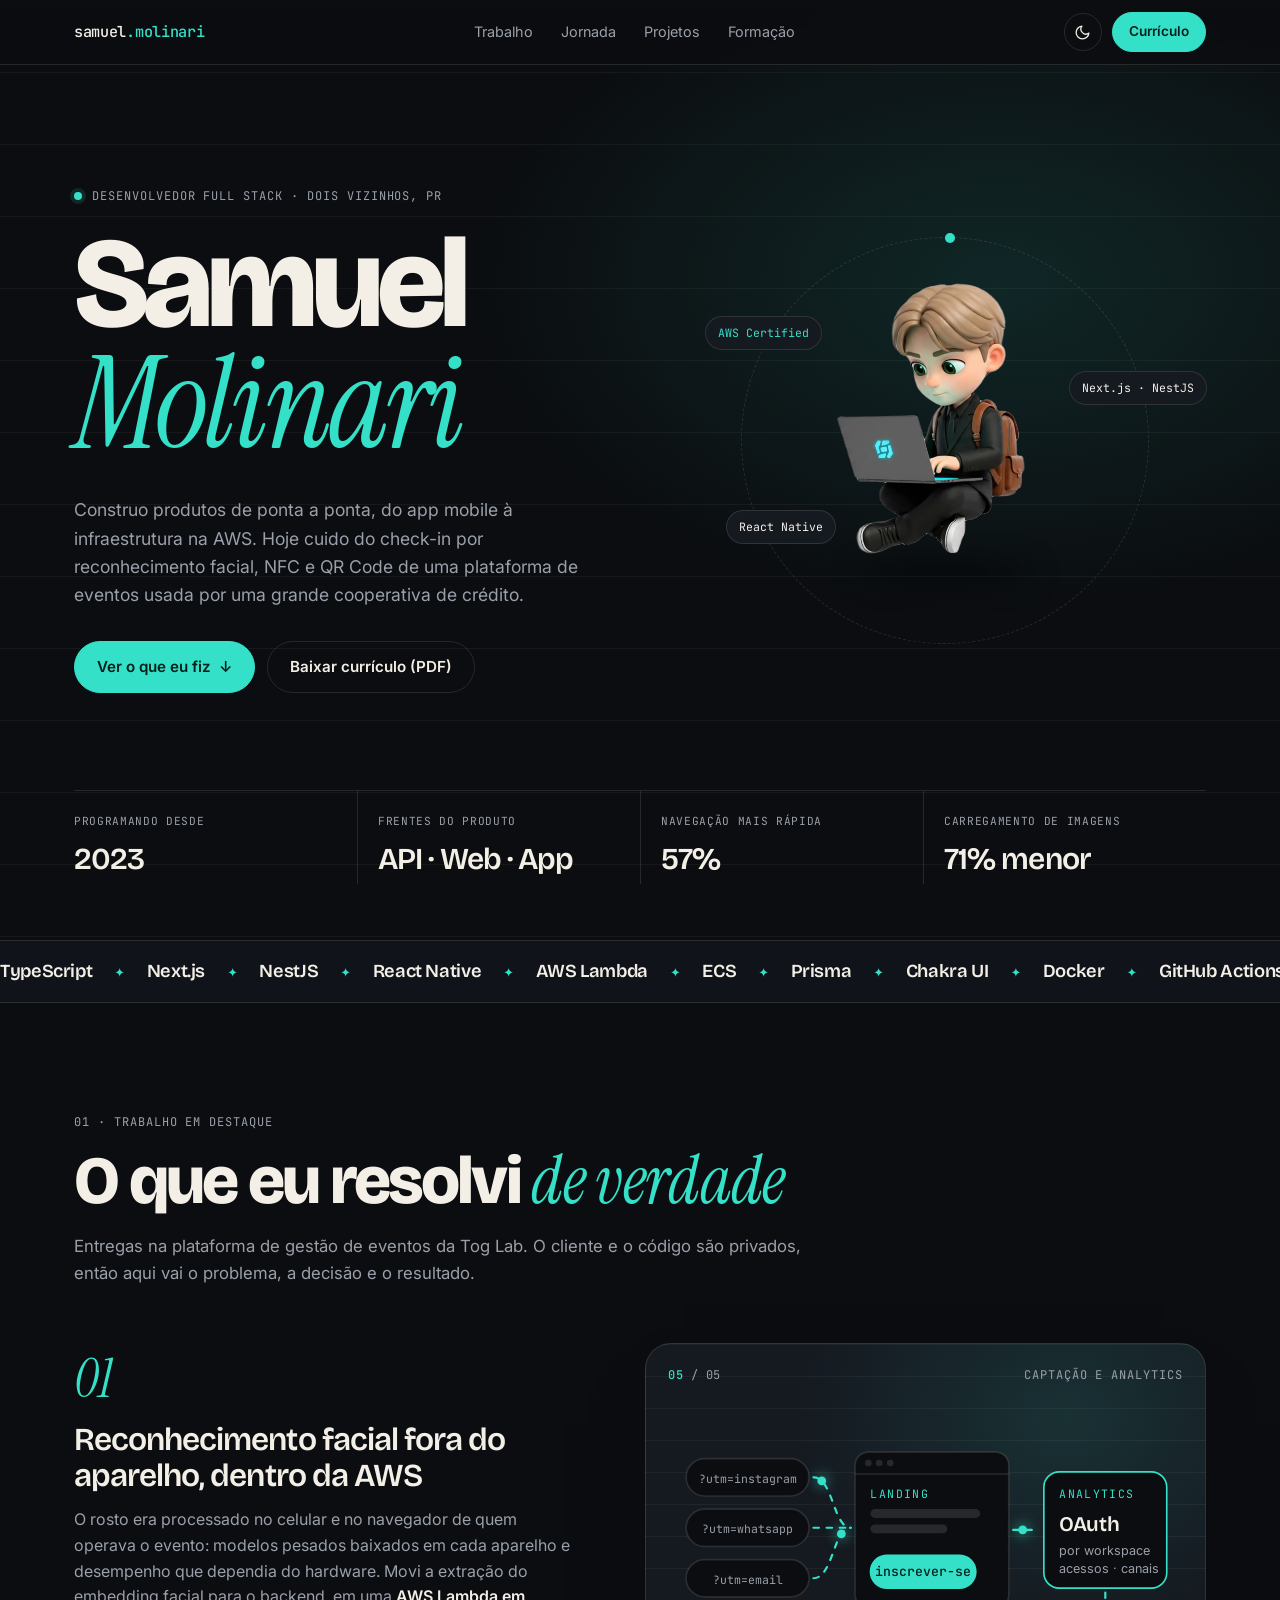
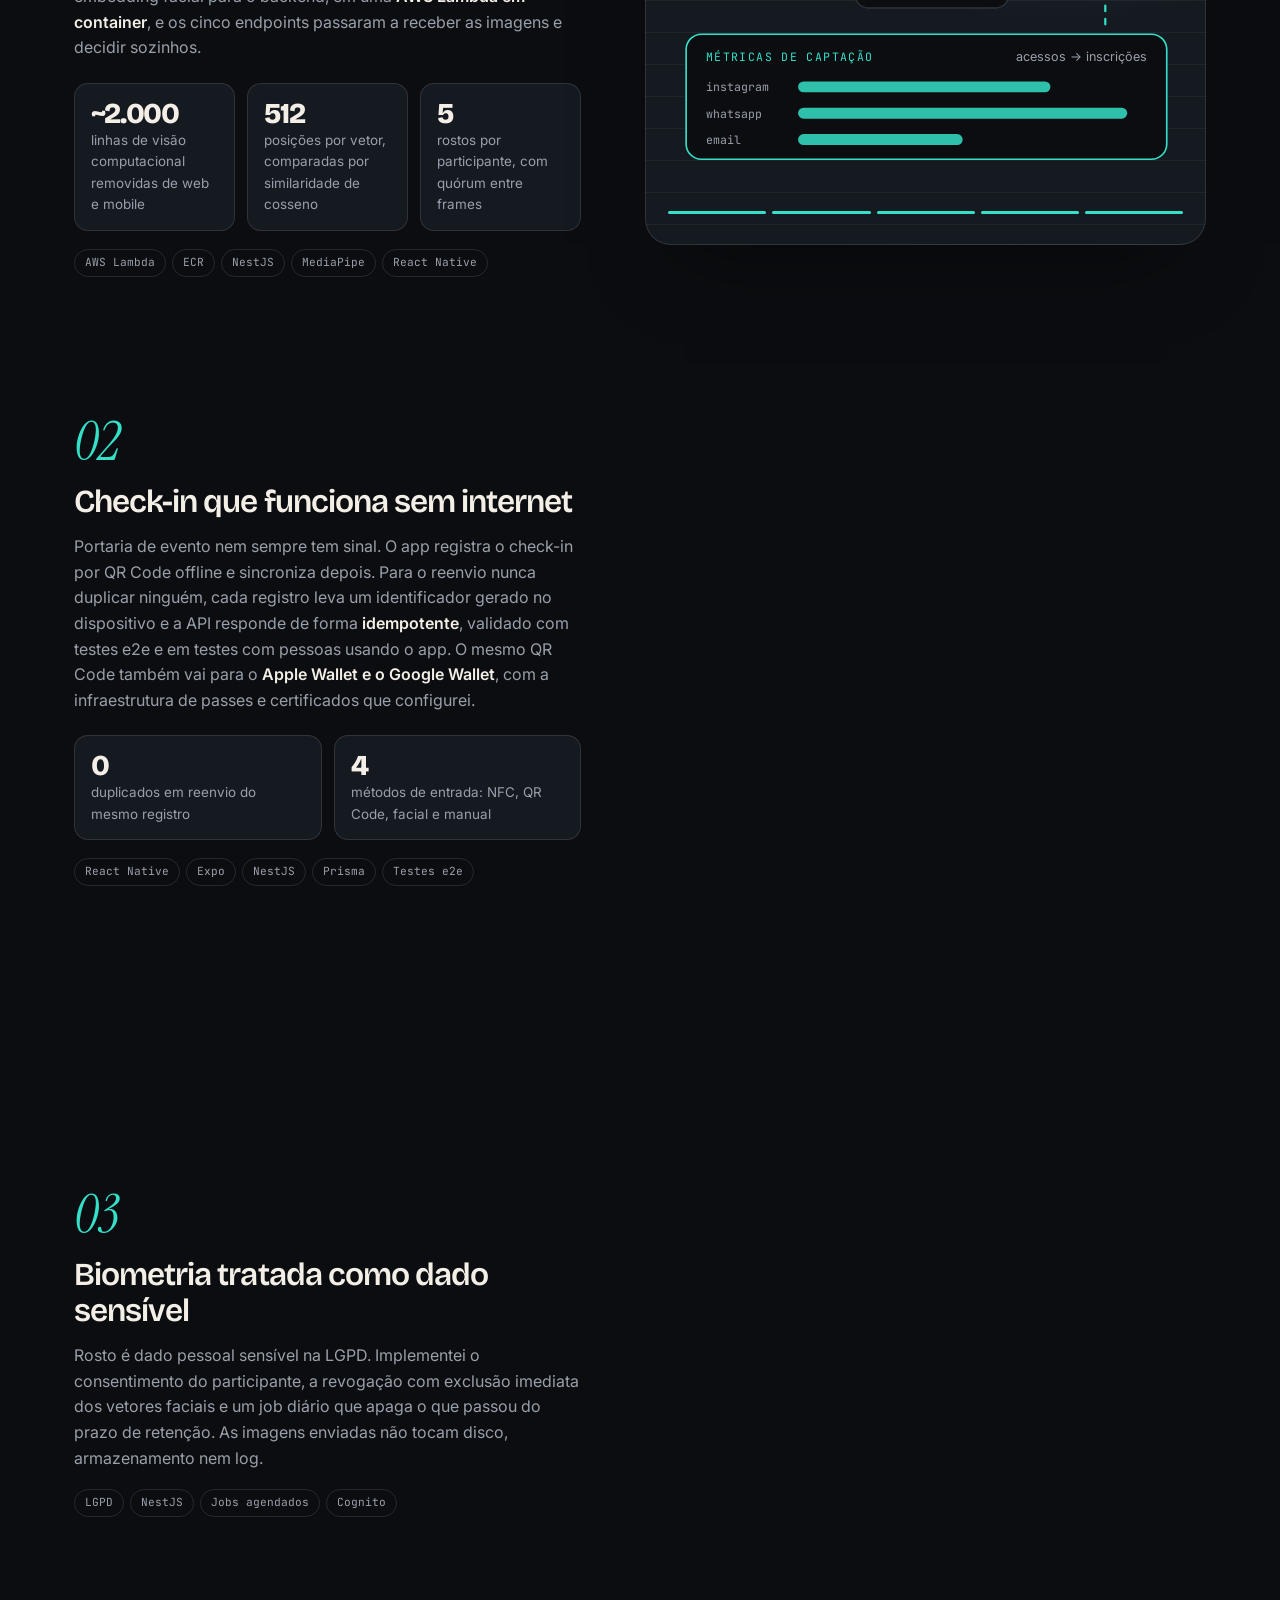
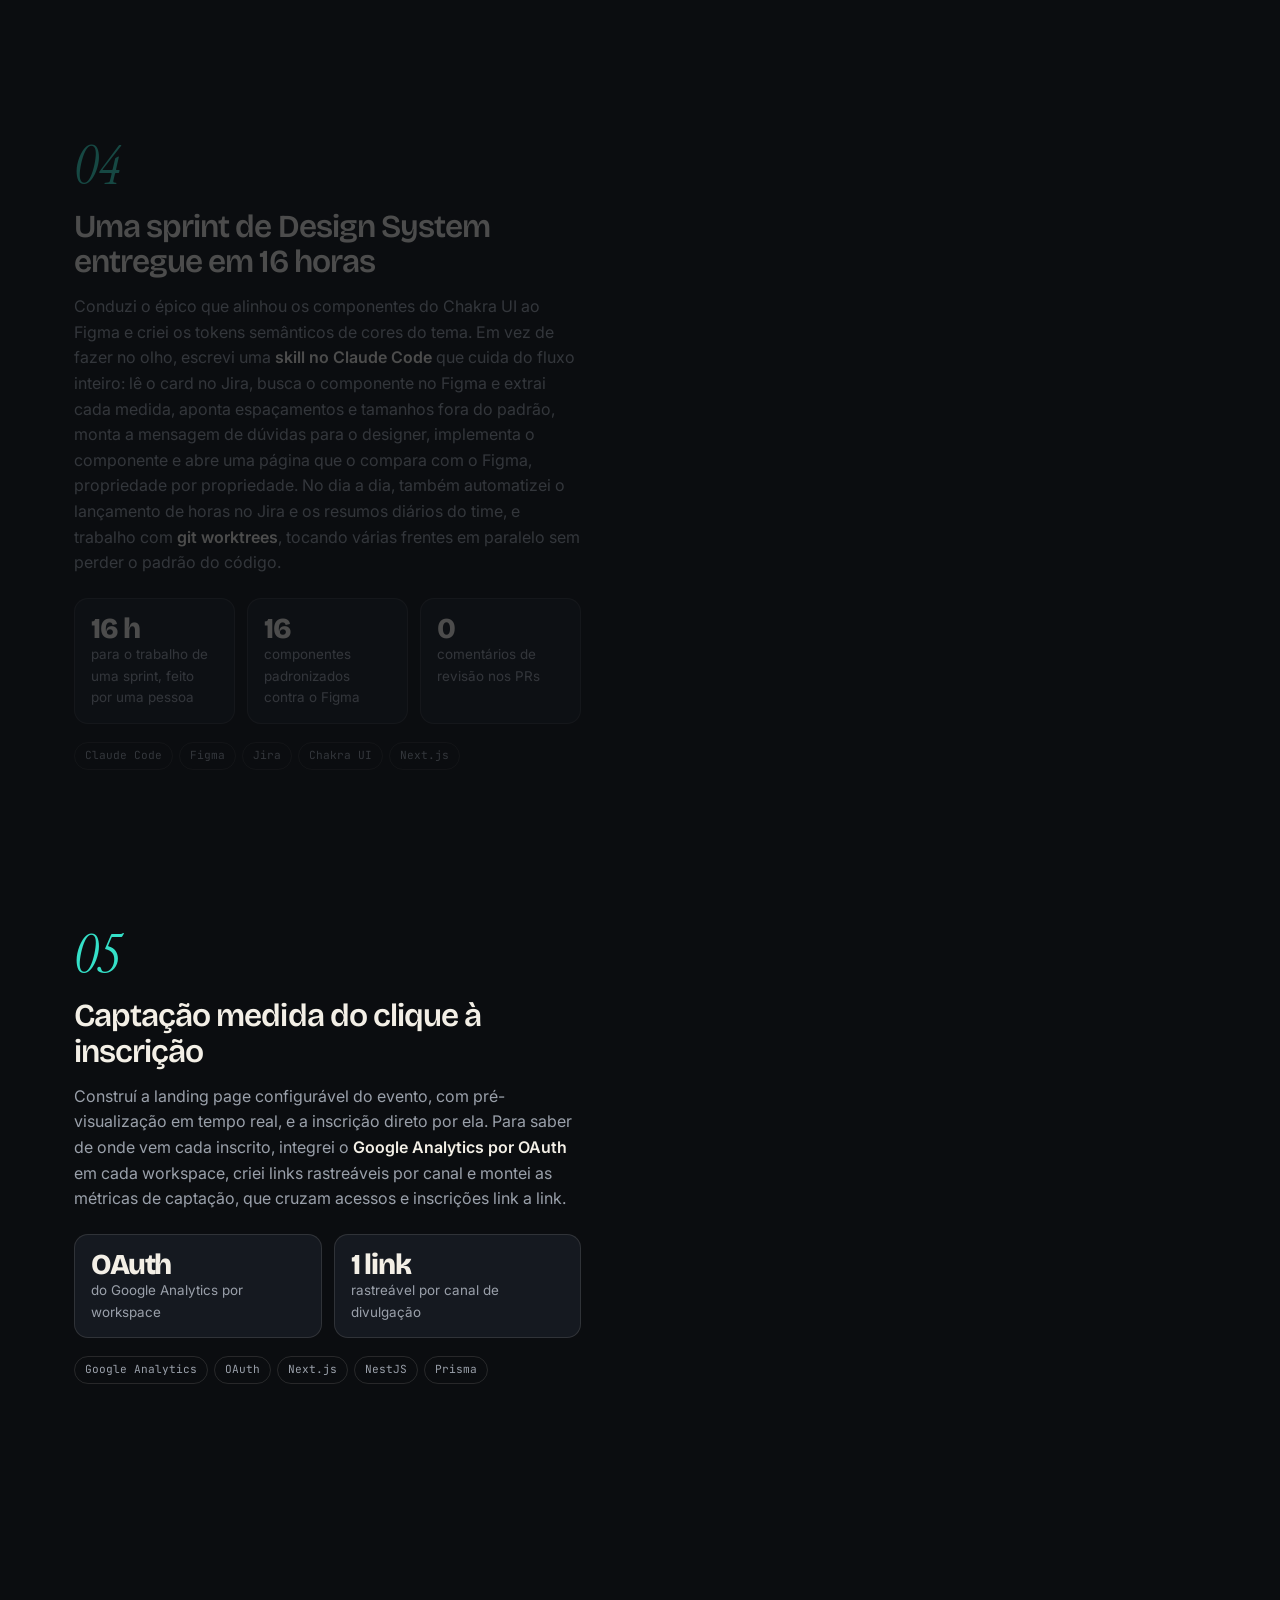
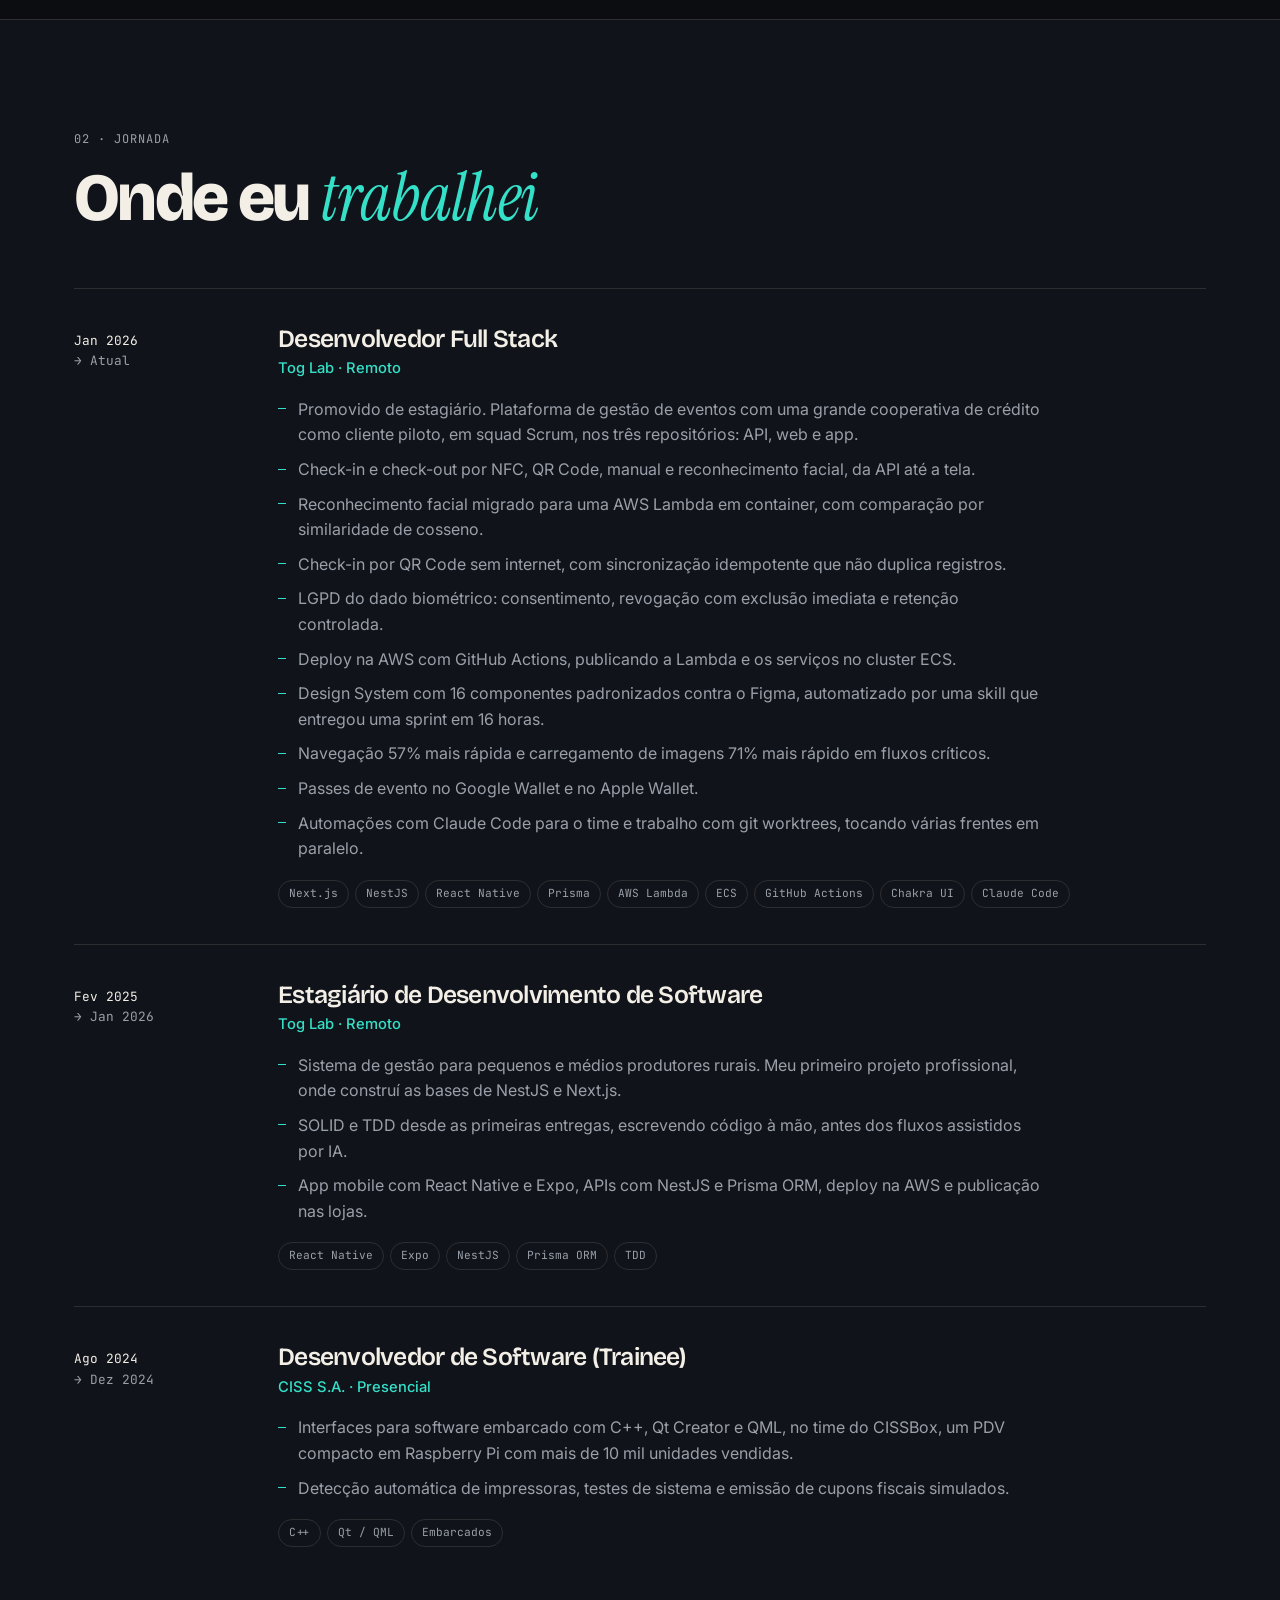
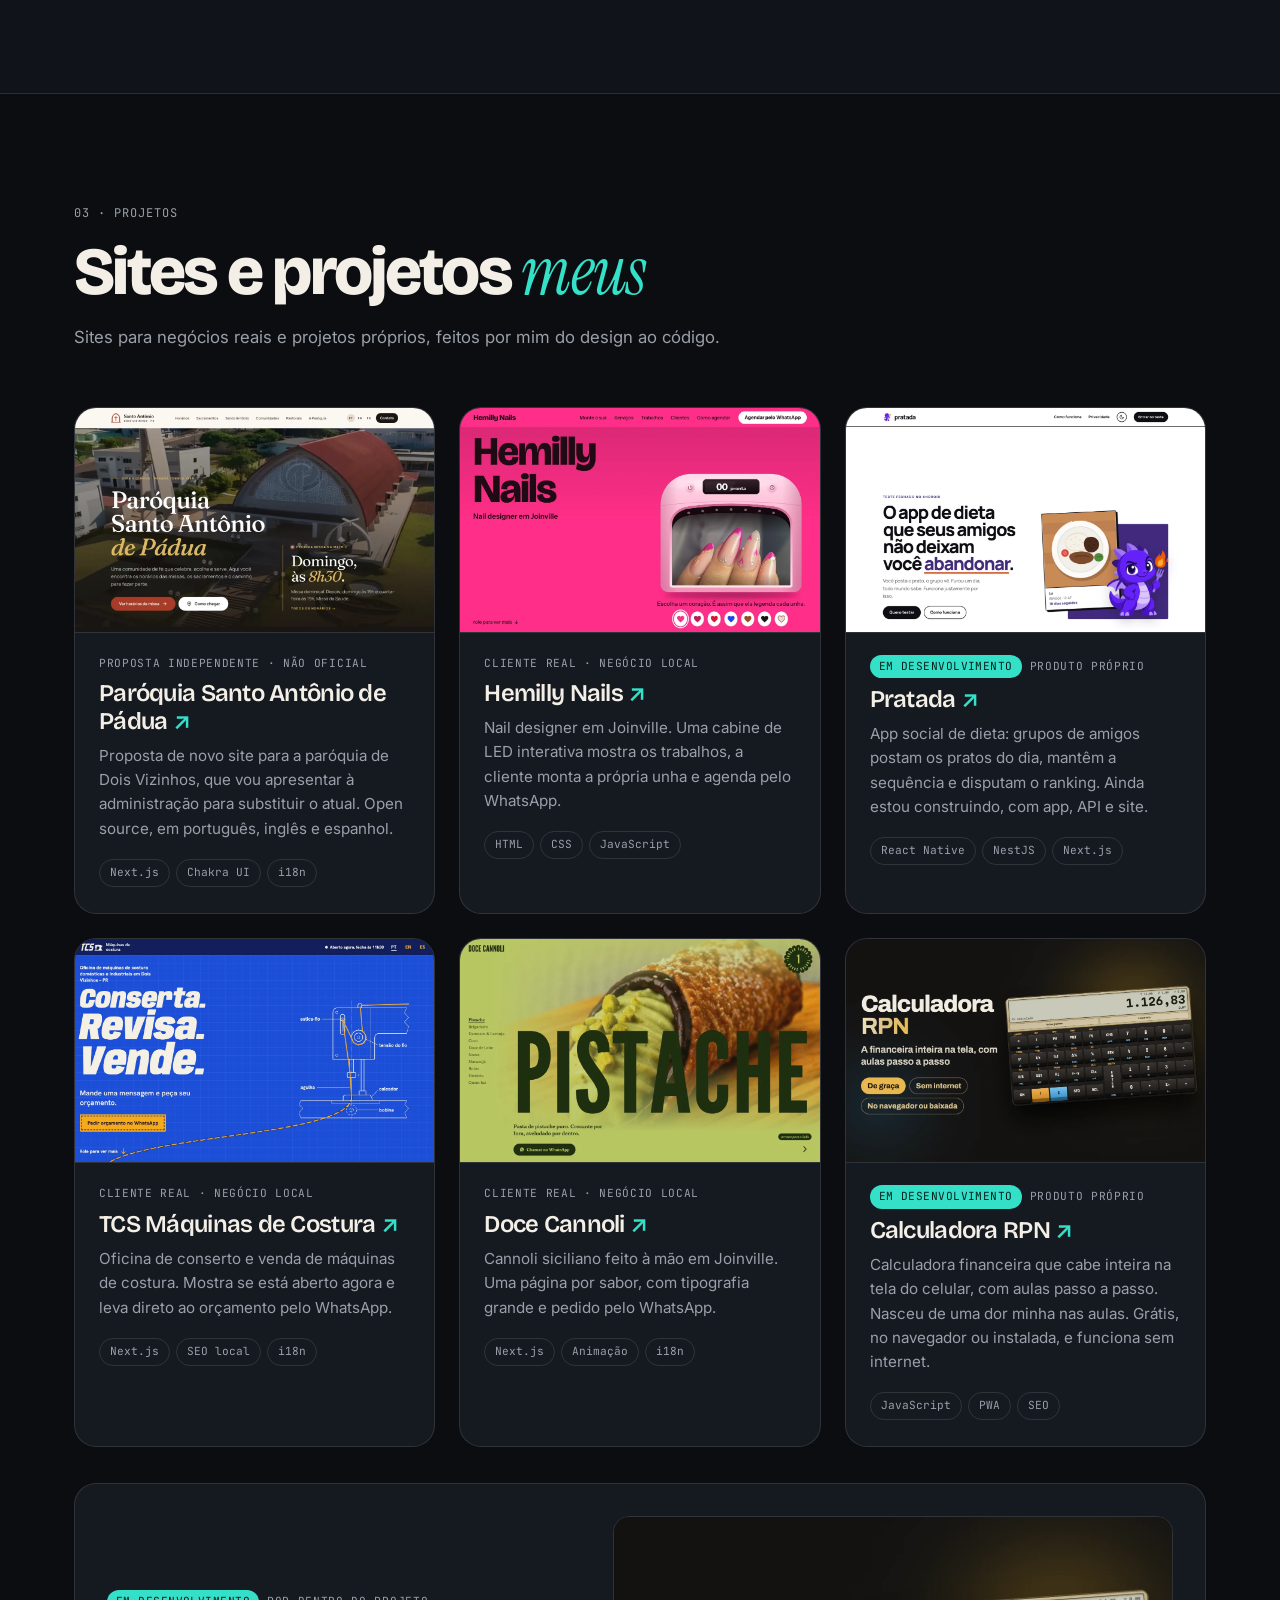
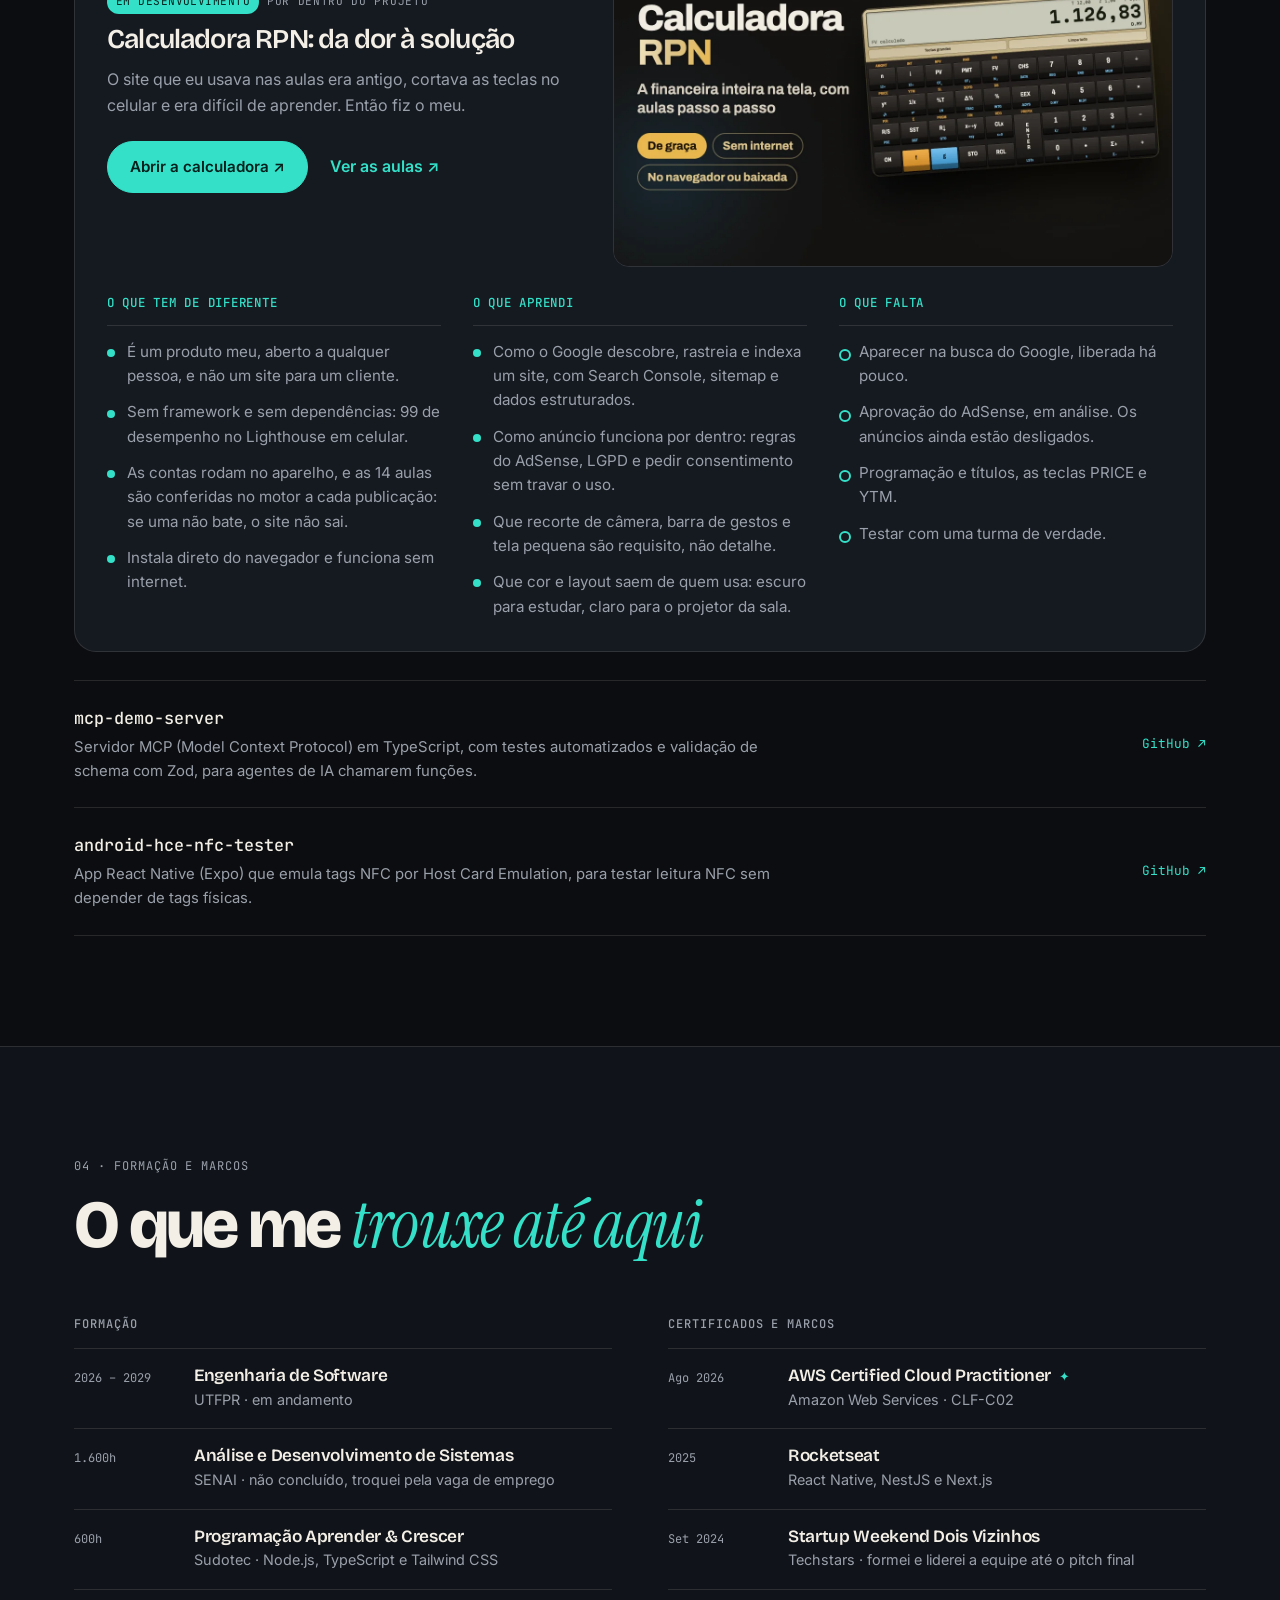
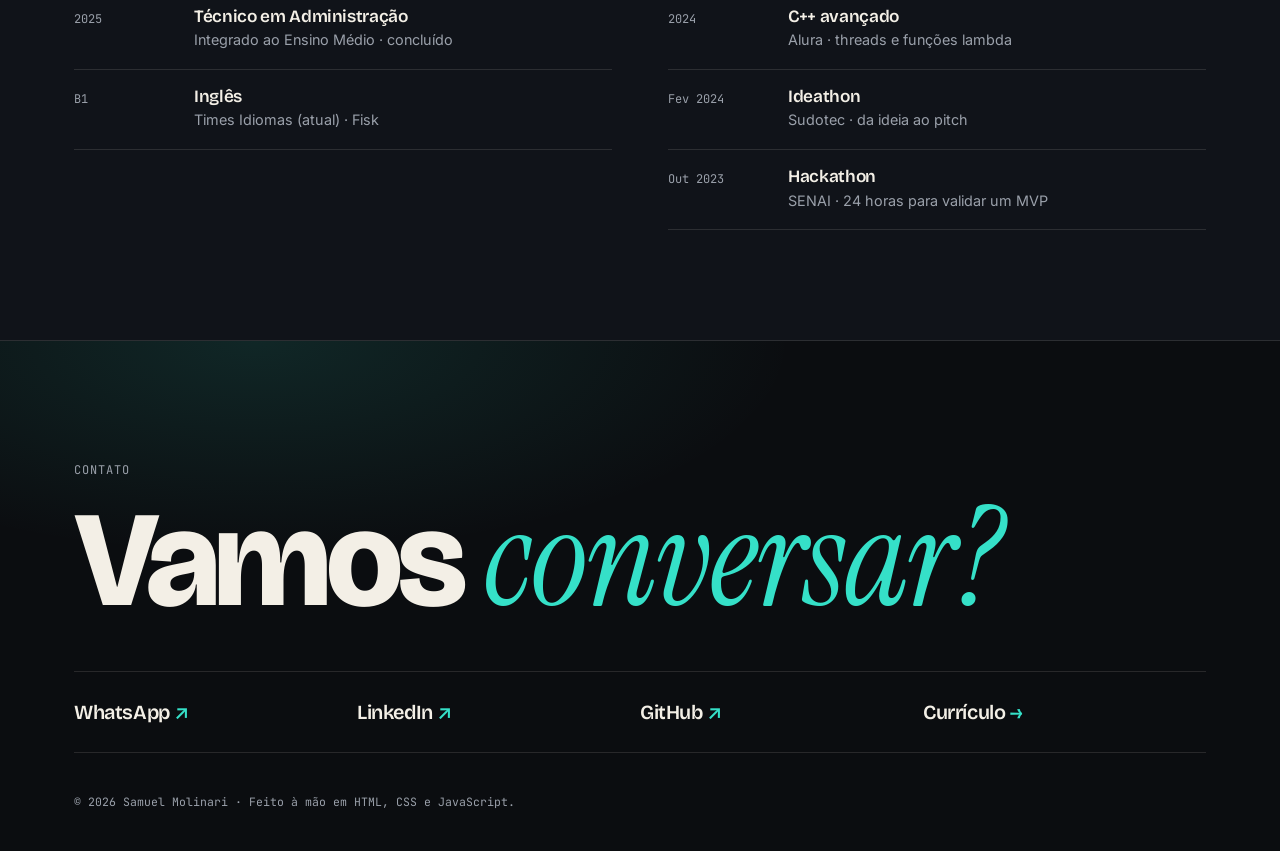
==== commit bfc20f65: "Adiciona a Calculadora RPN aos projetos" ====
--- a/index.html
+++ b/index.html
@@ -669,7 +669,7 @@
             </a>
 
             <a class="project reveal" href="https://pratada-web.vercel.app" target="_blank" rel="noopener">
-              <div class="shot"><picture><source media="(min-width: 641px)" srcset="assets/projects/pratada-vertical.webp" /><img src="assets/projects/pratada.webp" alt="Página inicial do site do Pratada" loading="lazy" width="1200" height="750" /></picture></div>
+              <div class="shot"><img src="assets/projects/pratada.webp" alt="Página inicial do site do Pratada" loading="lazy" width="1200" height="750" /></div>
               <div class="project-info">
                 <p class="project-kind"><span class="wip">Em desenvolvimento</span> Produto próprio</p>
                 <h3>Pratada <span aria-hidden="true">↗</span></h3>
@@ -677,12 +677,68 @@
                 <p class="tags"><span>React Native</span><span>NestJS</span><span>Next.js</span></p>
               </div>
             </a>
+
+            <a class="project reveal" href="https://calculadora-rpn.pages.dev" target="_blank" rel="noopener">
+              <div class="shot"><img src="assets/projects/calculadora.webp" alt="Calculadora RPN, com todas as teclas e o visor em 1.126,83" loading="lazy" width="1200" height="750" /></div>
+              <div class="project-info">
+                <p class="project-kind"><span class="wip">Em desenvolvimento</span> Produto próprio</p>
+                <h3>Calculadora RPN <span aria-hidden="true">↗</span></h3>
+                <p>Calculadora financeira que cabe inteira na tela do celular, com aulas passo a passo. Nasceu de uma dor minha nas aulas. Grátis, no navegador ou instalada, e funciona sem internet.</p>
+                <p class="tags"><span>JavaScript</span><span>PWA</span><span>SEO</span></p>
+              </div>
+            </a>
           </div>
 
           <div class="projects-nav" hidden>
             <button type="button" data-dir="-1" aria-controls="projects-list" aria-label="Projetos anteriores">←</button>
             <button type="button" data-dir="1" aria-controls="projects-list" aria-label="Próximos projetos">→</button>
           </div>
+
+          <article class="inside reveal" aria-labelledby="inside-title">
+            <div class="inside-top">
+              <header>
+                <p class="project-kind"><span class="wip">Em desenvolvimento</span> Por dentro do projeto</p>
+                <h3 id="inside-title">Calculadora RPN: da dor à solução</h3>
+                <p>O site que eu usava nas aulas era antigo, cortava as teclas no celular e era difícil de aprender. Então fiz o meu.</p>
+                <div class="inside-go">
+                  <a class="btn btn-primary" href="https://calculadora-rpn.pages.dev" target="_blank" rel="noopener">Abrir a calculadora ↗</a>
+                  <a class="inside-link" href="https://calculadora-rpn.pages.dev/aulas/" target="_blank" rel="noopener">Ver as aulas ↗</a>
+                </div>
+              </header>
+              <a class="inside-shot" href="https://calculadora-rpn.pages.dev" target="_blank" rel="noopener" aria-label="Abrir a Calculadora RPN">
+                <img src="assets/projects/calculadora.webp" alt="Calculadora RPN: de graça, sem internet, no navegador ou baixada" loading="lazy" width="1200" height="750" />
+              </a>
+            </div>
+            <div class="inside-cols">
+              <div>
+                <h4>O que tem de diferente</h4>
+                <ul>
+                  <li>É um produto meu, aberto a qualquer pessoa, e não um site para um cliente.</li>
+                  <li>Sem framework e sem dependências: 99 de desempenho no Lighthouse em celular.</li>
+                  <li>As contas rodam no aparelho, e as 14 aulas são conferidas no motor a cada publicação: se uma não bate, o site não sai.</li>
+                  <li>Instala direto do navegador e funciona sem internet.</li>
+                </ul>
+              </div>
+              <div>
+                <h4>O que aprendi</h4>
+                <ul>
+                  <li>Como o Google descobre, rastreia e indexa um site, com Search Console, sitemap e dados estruturados.</li>
+                  <li>Como anúncio funciona por dentro: regras do AdSense, LGPD e pedir consentimento sem travar o uso.</li>
+                  <li>Que recorte de câmera, barra de gestos e tela pequena são requisito, não detalhe.</li>
+                  <li>Que cor e layout saem de quem usa: escuro para estudar, claro para o projetor da sala.</li>
+                </ul>
+              </div>
+              <div>
+                <h4>O que falta</h4>
+                <ul class="todo">
+                  <li>Aparecer na busca do Google, liberada há pouco.</li>
+                  <li>Aprovação do AdSense, em análise. Os anúncios ainda estão desligados.</li>
+                  <li>Programação e títulos, as teclas PRICE e YTM.</li>
+                  <li>Testar com uma turma de verdade.</li>
+                </ul>
+              </div>
+            </div>
+          </article>
 
           <div class="repos">
             <a class="repo reveal" href="https://github.com/Alucsky/mcp-demo-server" target="_blank" rel="noopener">
--- a/style.css
+++ b/style.css
@@ -1081,6 +1081,7 @@
   grid-auto-columns: calc((100% - (var(--cols) - 1) * var(--gap)) / var(--cols));
   gap: var(--gap);
   overflow-x: auto;
+  overflow-y: hidden;
   overscroll-behavior-x: contain;
   scroll-snap-type: x proximity;
   scrollbar-width: none;
@@ -1211,6 +1212,124 @@
   font-size: 0.95rem;
 }
 
+.inside {
+  margin-top: 36px;
+  padding: 32px;
+  border-radius: 22px;
+  background: var(--surface);
+  border: 1px solid var(--line);
+}
+.inside h3 {
+  font-family: var(--display);
+  font-weight: 600;
+  font-size: 1.7rem;
+  letter-spacing: -0.03em;
+  line-height: 1.15;
+  margin-top: 10px;
+}
+.inside-top {
+  display: grid;
+  grid-template-columns: minmax(0, 5fr) minmax(0, 6fr);
+  gap: 40px;
+  align-items: center;
+}
+.inside header > p:not(.project-kind) {
+  color: var(--muted);
+  margin-top: 12px;
+  max-width: 46ch;
+}
+.inside-go {
+  display: flex;
+  flex-wrap: wrap;
+  align-items: center;
+  gap: 12px 22px;
+  margin-top: 22px;
+}
+.inside-link {
+  color: var(--accent);
+  text-decoration: none;
+  font-weight: 600;
+  padding: 10px 0;
+}
+.inside-link:hover {
+  text-decoration: underline;
+  text-underline-offset: 4px;
+}
+.inside-shot {
+  display: block;
+  border-radius: 16px;
+  transition: transform 0.3s ease;
+}
+.inside-shot:hover {
+  transform: translateY(-4px);
+}
+.inside-shot:focus-visible {
+  outline: 2px solid var(--accent);
+  outline-offset: 6px;
+}
+.inside-shot img {
+  display: block;
+  width: 100%;
+  height: auto;
+  border: 1px solid var(--line);
+  border-radius: 16px;
+}
+.inside-cols {
+  display: grid;
+  grid-template-columns: repeat(3, minmax(0, 1fr));
+  gap: 32px;
+  margin-top: 26px;
+}
+.inside h4 {
+  font-family: var(--mono);
+  font-weight: 500;
+  font-size: 0.78rem;
+  letter-spacing: 0.06em;
+  text-transform: uppercase;
+  color: var(--accent);
+  padding-bottom: 12px;
+  border-bottom: 1px solid var(--line);
+}
+.inside ul {
+  list-style: none;
+  display: grid;
+  gap: 12px;
+  margin-top: 14px;
+}
+.inside li {
+  position: relative;
+  padding-left: 20px;
+  color: var(--muted);
+  font-size: 0.95rem;
+}
+.inside li::before {
+  content: '';
+  position: absolute;
+  left: 0;
+  top: 0.6em;
+  width: 8px;
+  height: 8px;
+  border-radius: 999px;
+  background: var(--accent);
+}
+.inside .todo li::before {
+  background: none;
+  border: 2px solid var(--accent);
+}
+@media (max-width: 900px) {
+  .inside {
+    padding: 24px 20px;
+  }
+  .inside-top {
+    grid-template-columns: 1fr;
+    gap: 28px;
+  }
+  .inside-cols {
+    grid-template-columns: 1fr;
+    gap: 26px;
+  }
+}
+
 .repos {
   margin-top: 28px;
   border-top: 1px solid var(--line);
@@ -1473,6 +1592,9 @@
     opacity 0.7s ease,
     transform 0.7s ease,
     border-color 0.3s ease;
+}
+.js .projects .project.reveal:not(.in) {
+  transform: none;
 }
 .js .reveal.in {
   opacity: 1;
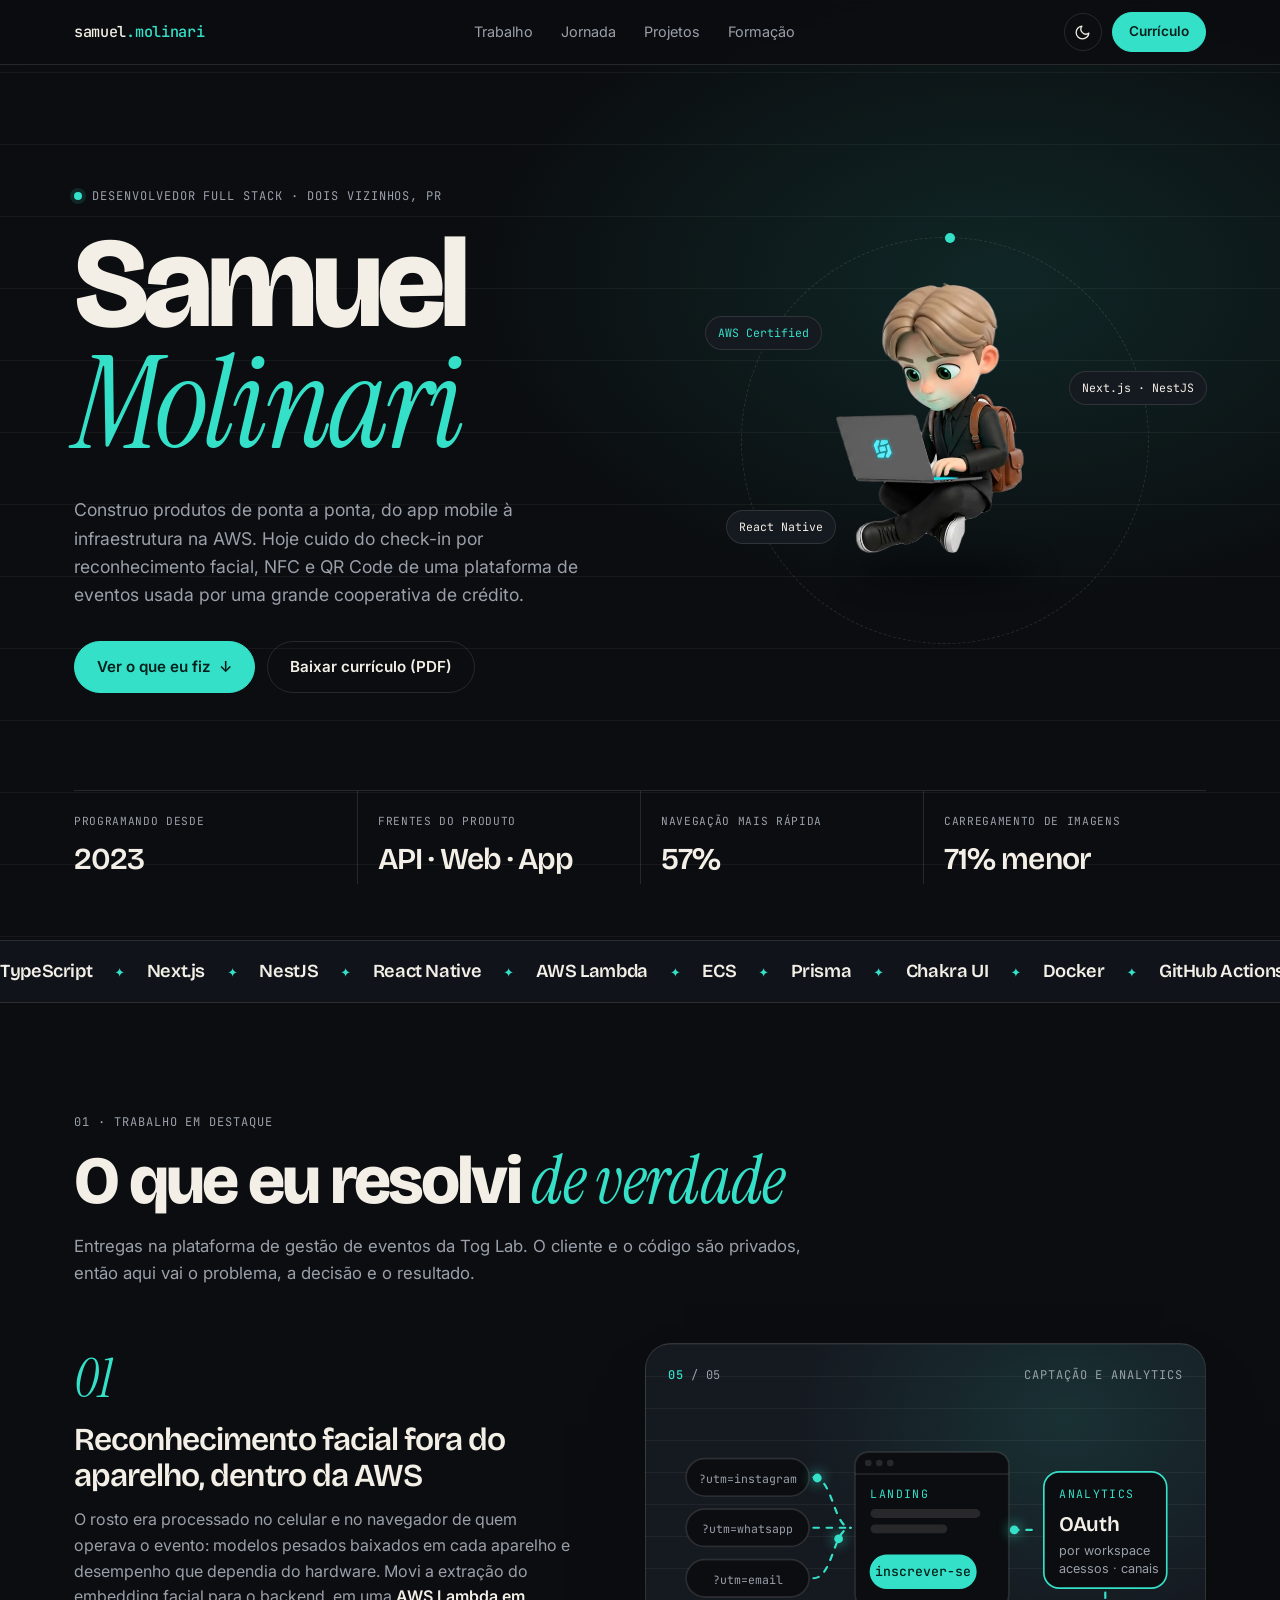
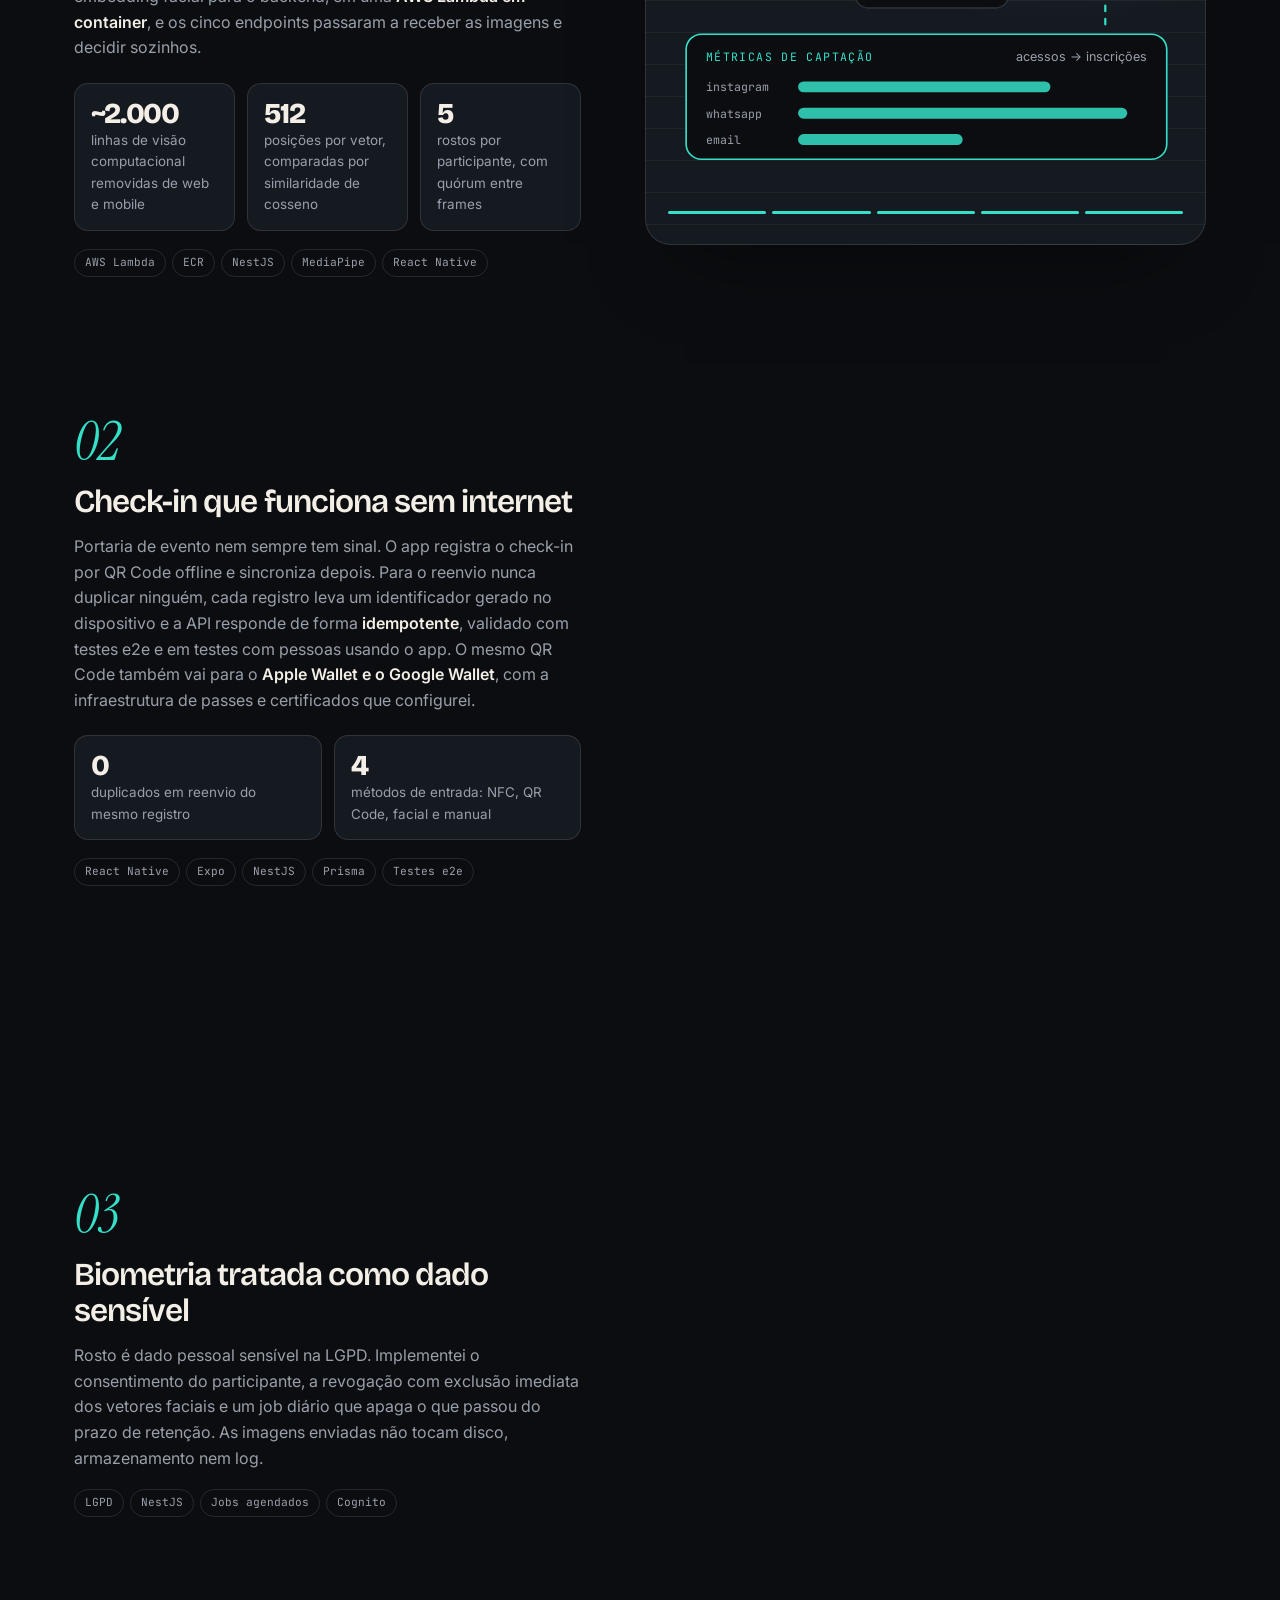
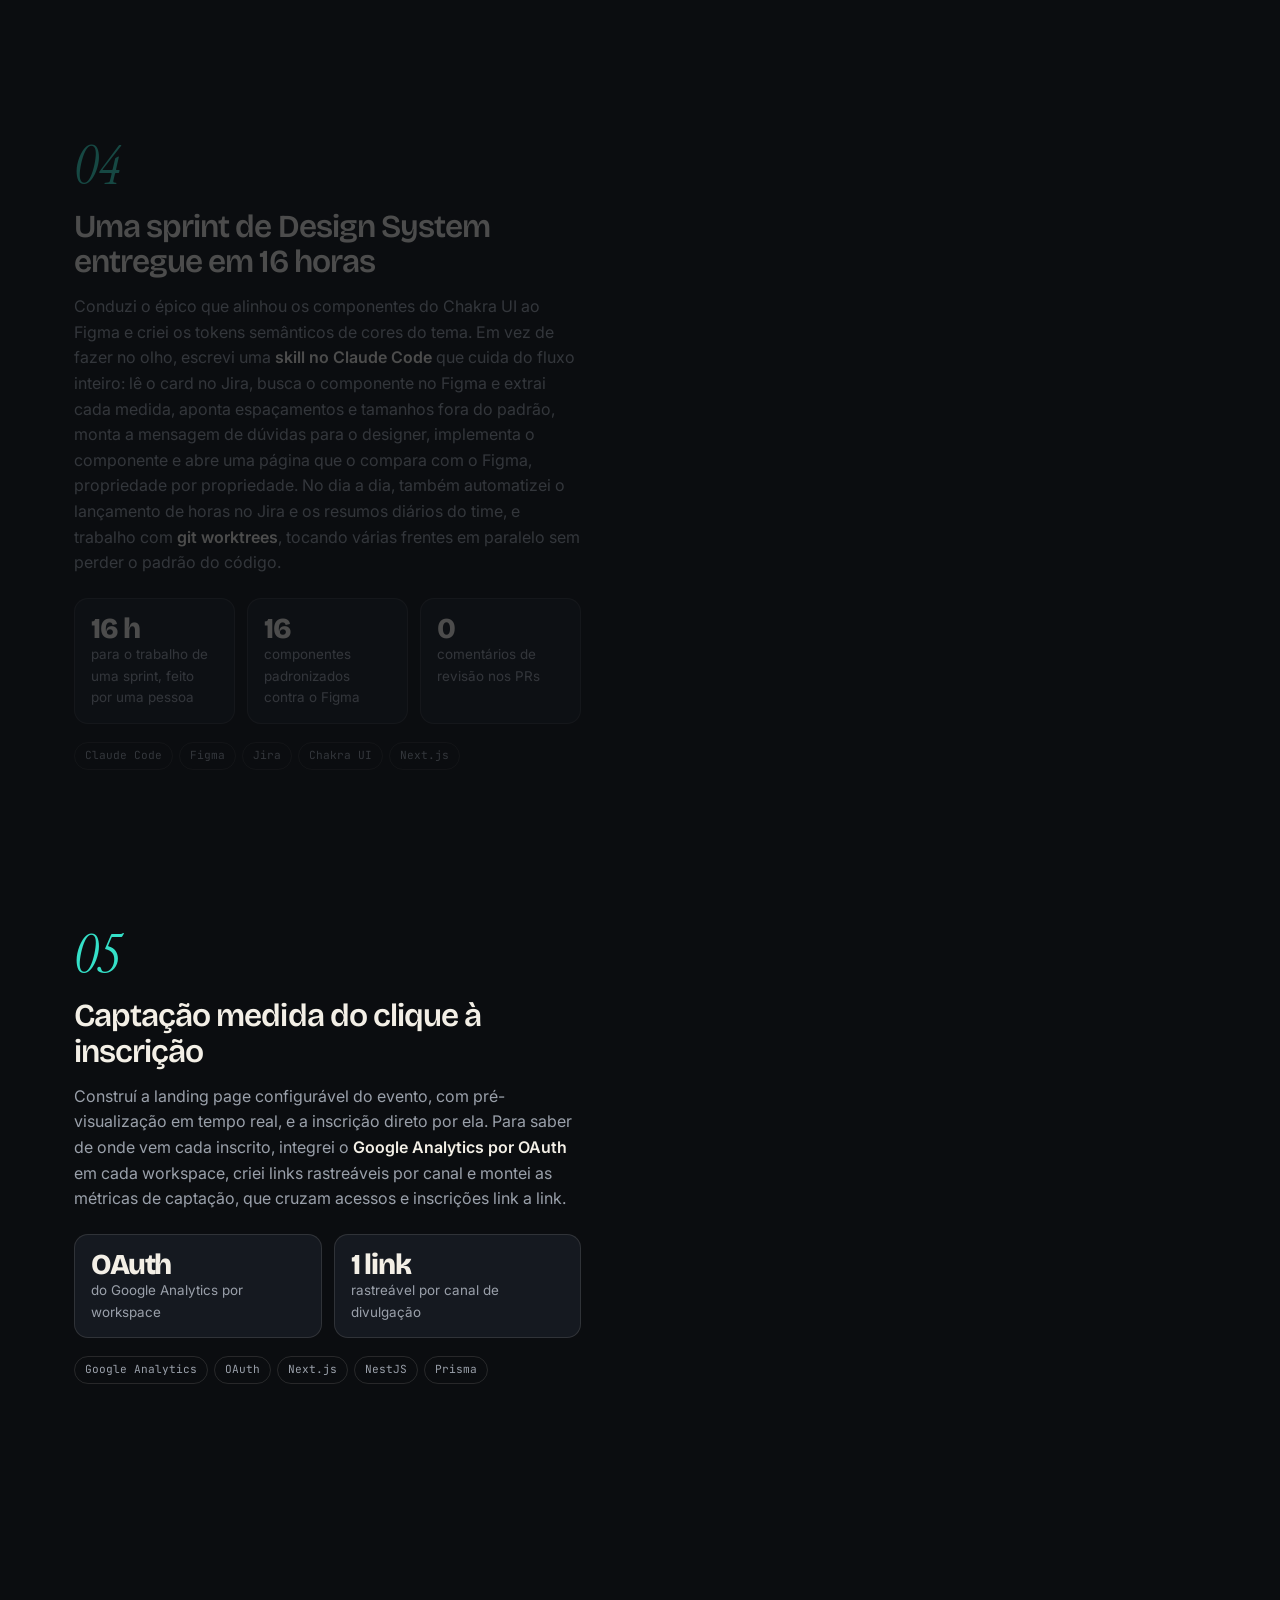
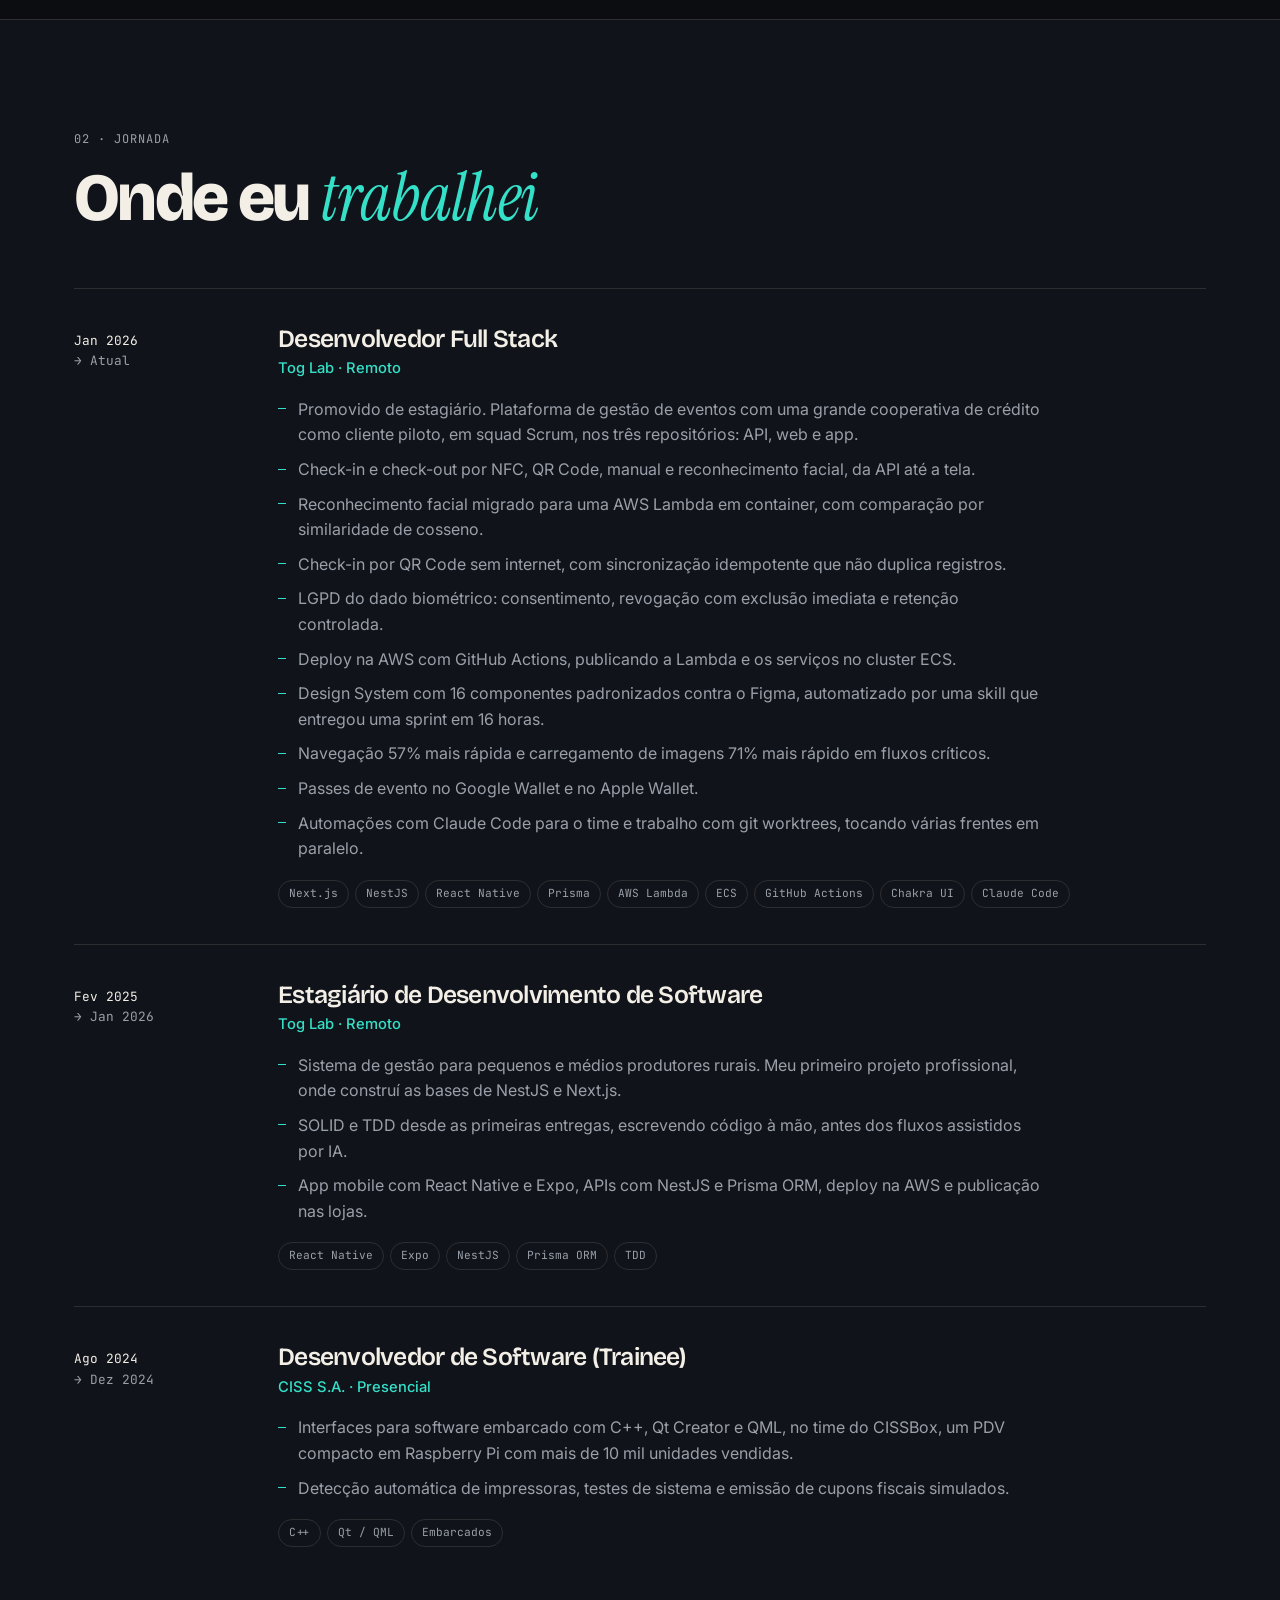
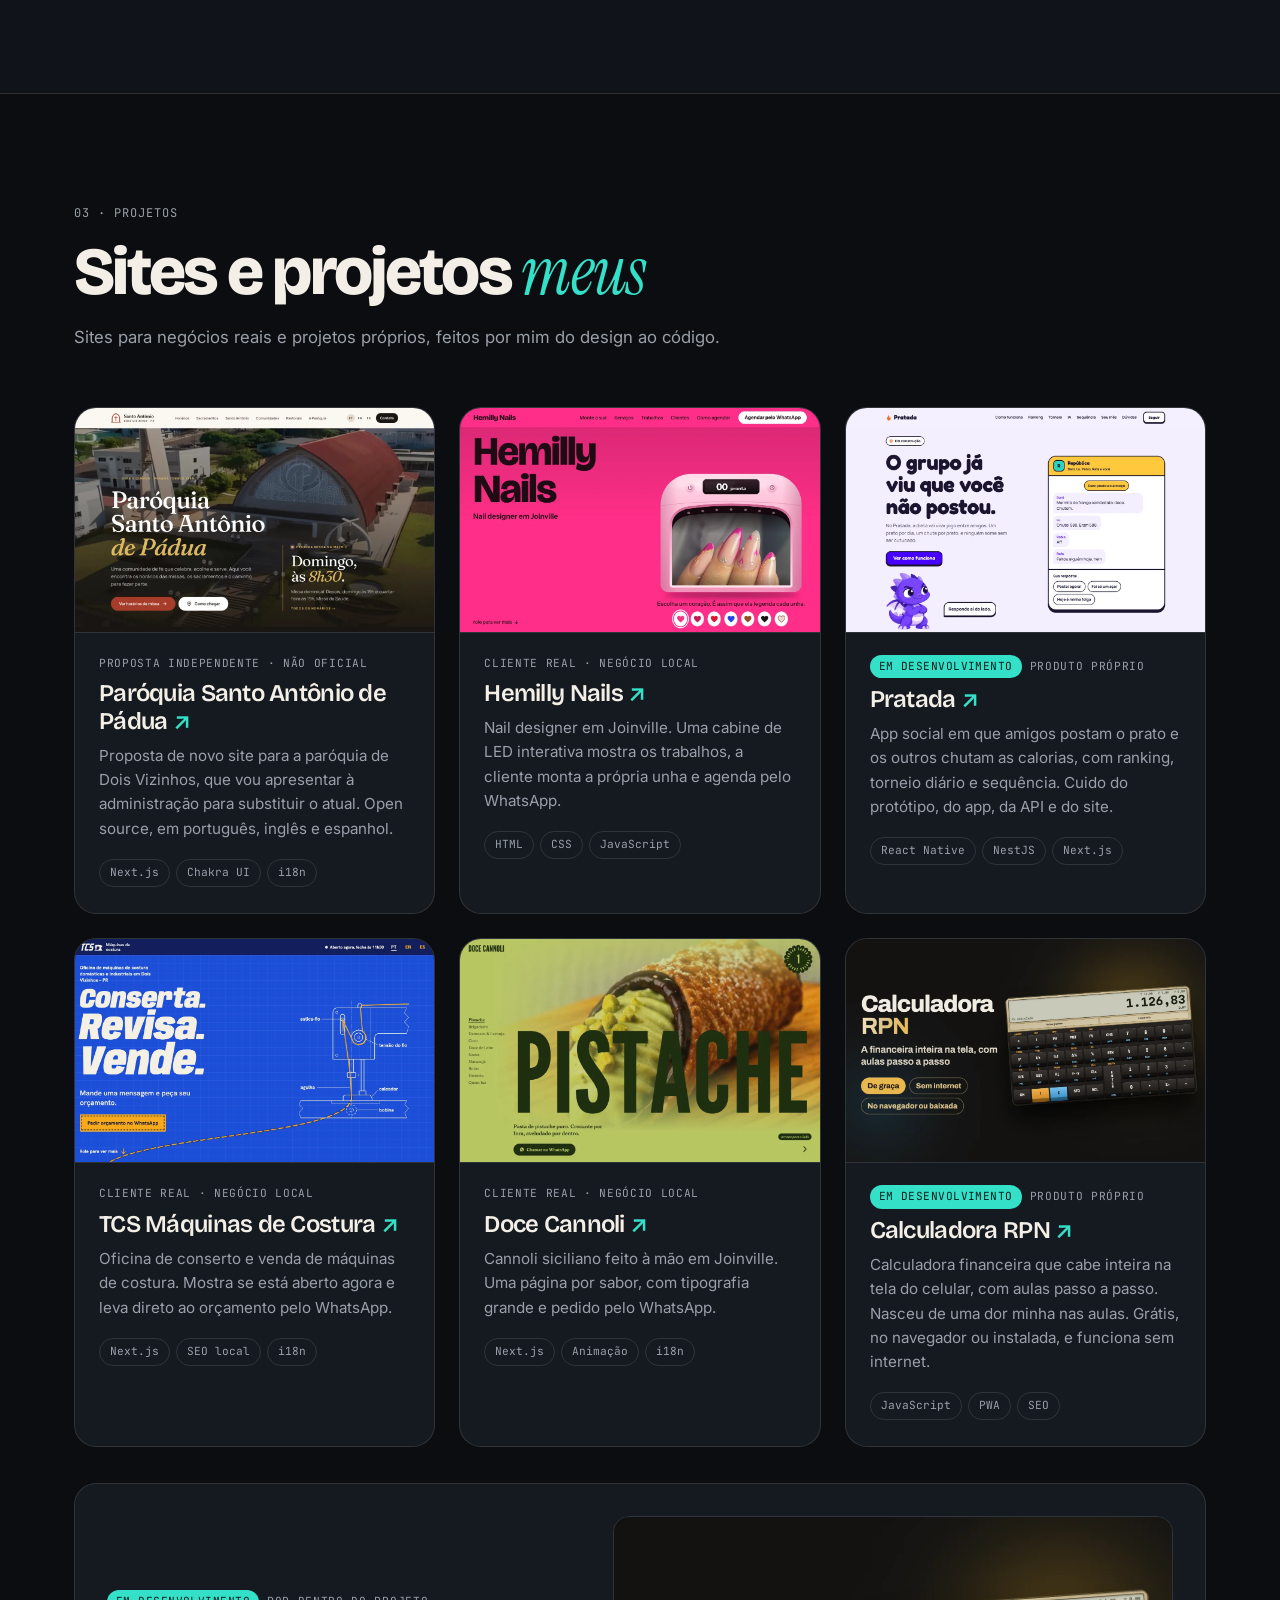
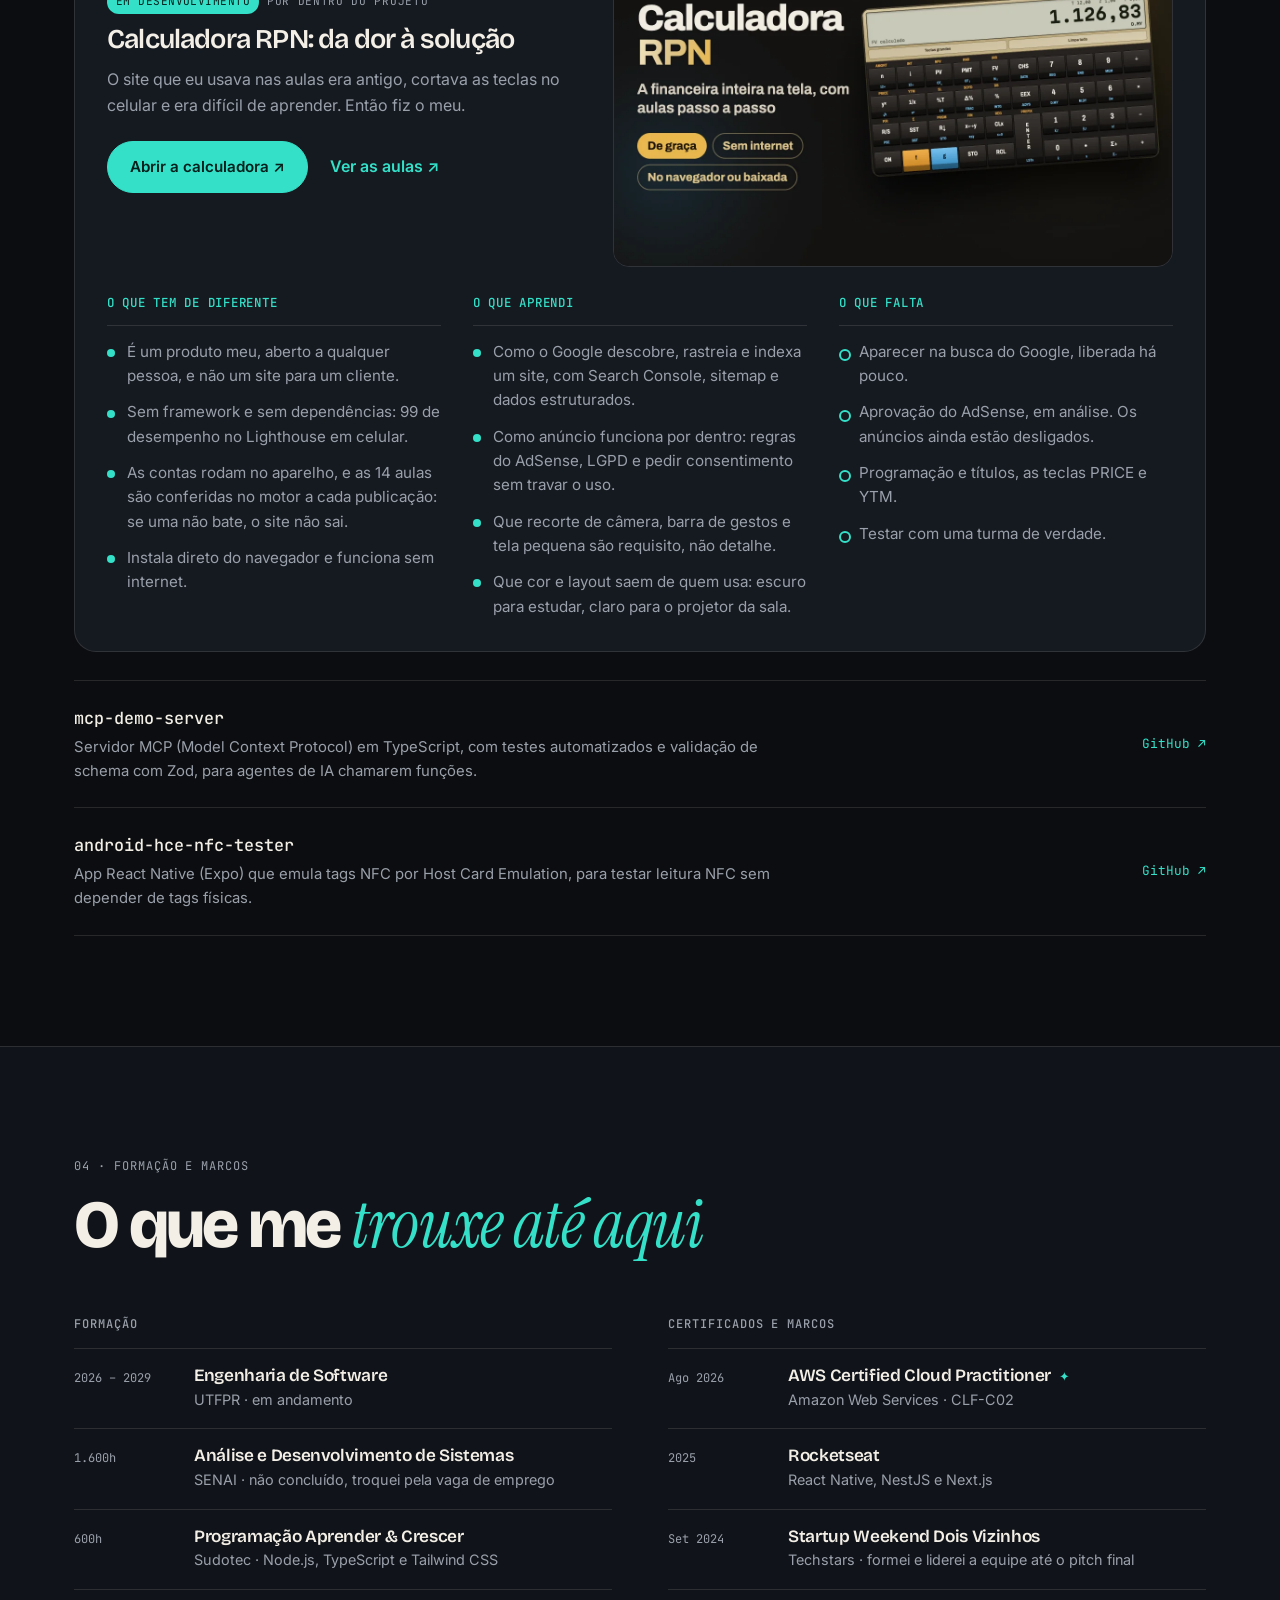
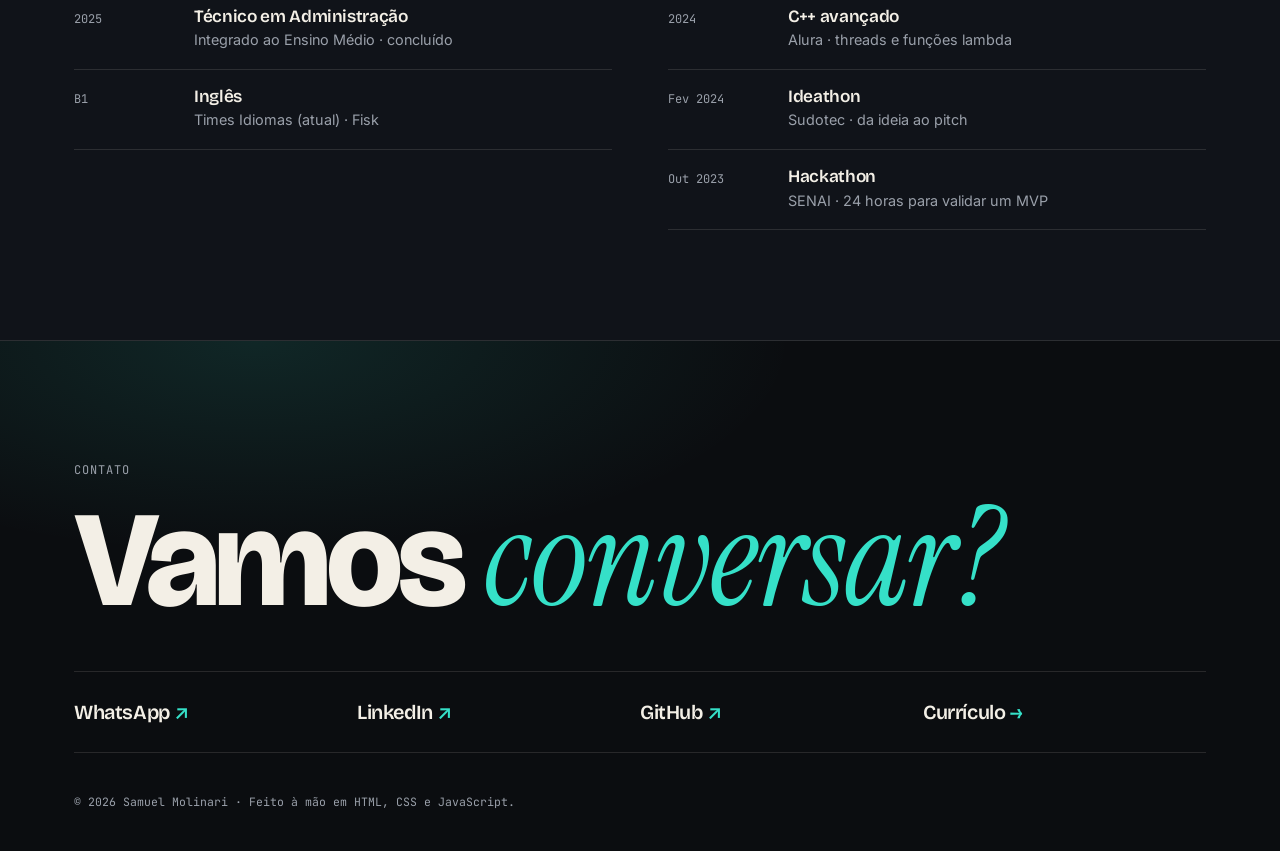
==== commit 763199a2: "Atualiza o Pratada com o site novo Co-Authored-By: Claude Opus 5.5 <noreply@anthropic.com>" ====
--- a/index.html
+++ b/index.html
@@ -668,12 +668,12 @@
               </div>
             </a>
 
-            <a class="project reveal" href="https://pratada-web.vercel.app" target="_blank" rel="noopener">
+            <a class="project reveal" href="https://pratada.samuelmolinari8.workers.dev" target="_blank" rel="noopener">
               <div class="shot"><img src="assets/projects/pratada.webp" alt="Página inicial do site do Pratada" loading="lazy" width="1200" height="750" /></div>
               <div class="project-info">
                 <p class="project-kind"><span class="wip">Em desenvolvimento</span> Produto próprio</p>
                 <h3>Pratada <span aria-hidden="true">↗</span></h3>
-                <p>App social de dieta: grupos de amigos postam os pratos do dia, mantêm a sequência e disputam o ranking. Ainda estou construindo, com app, API e site.</p>
+                <p>App social em que amigos postam o prato e os outros chutam as calorias, com ranking, torneio diário e sequência. Cuido do protótipo, do app, da API e do site.</p>
                 <p class="tags"><span>React Native</span><span>NestJS</span><span>Next.js</span></p>
               </div>
             </a>
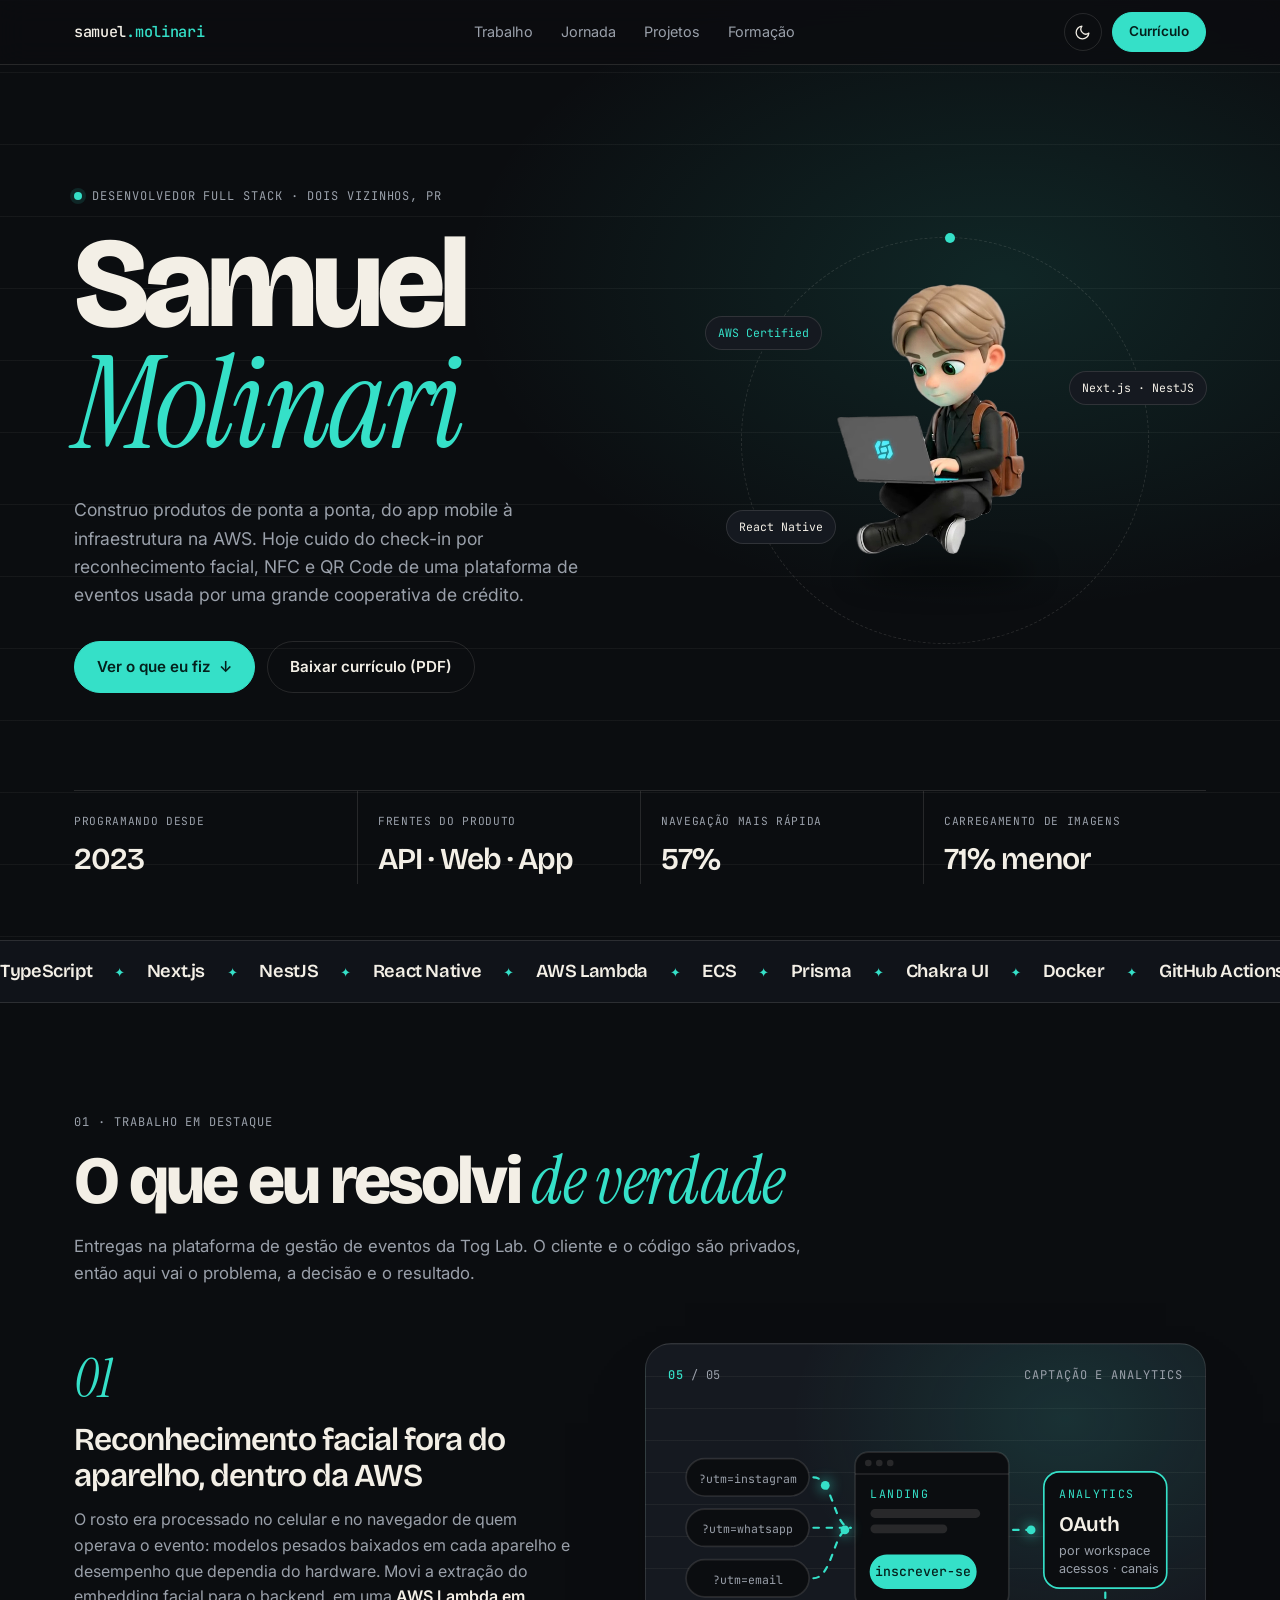
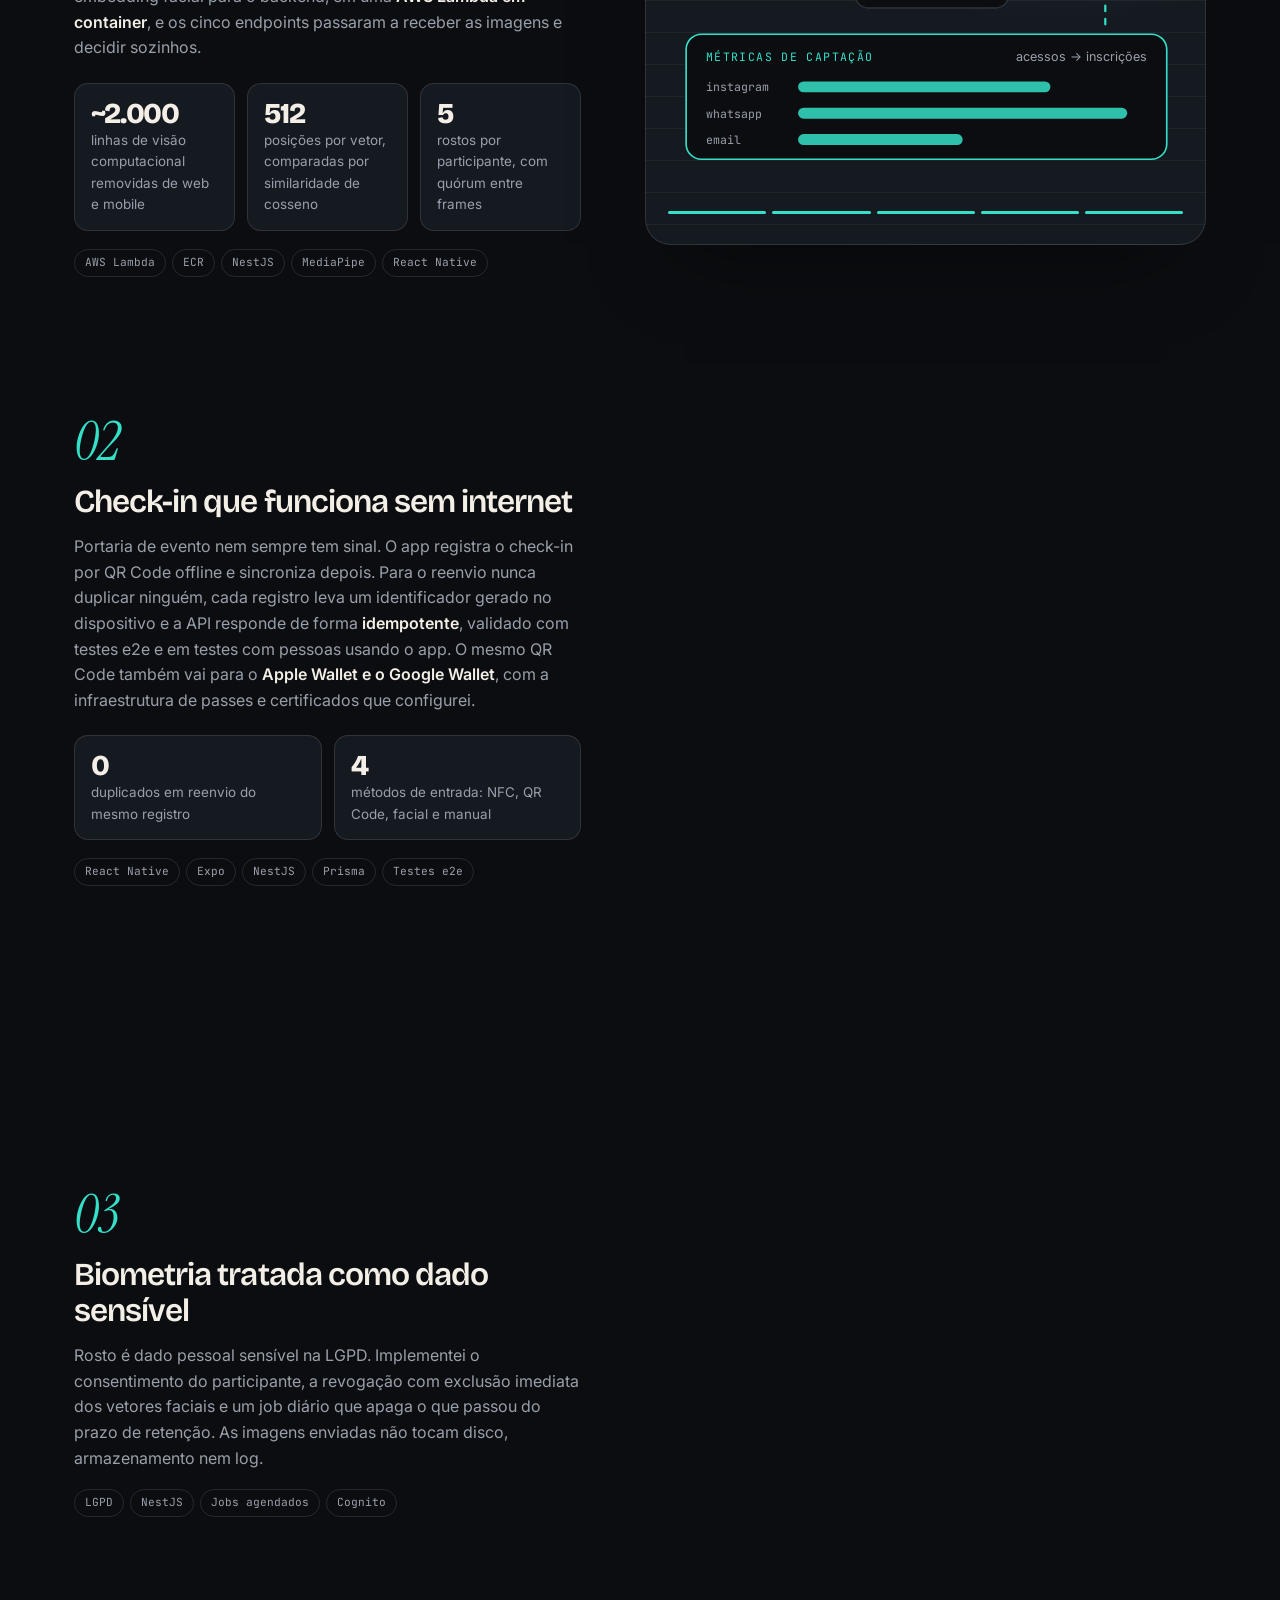
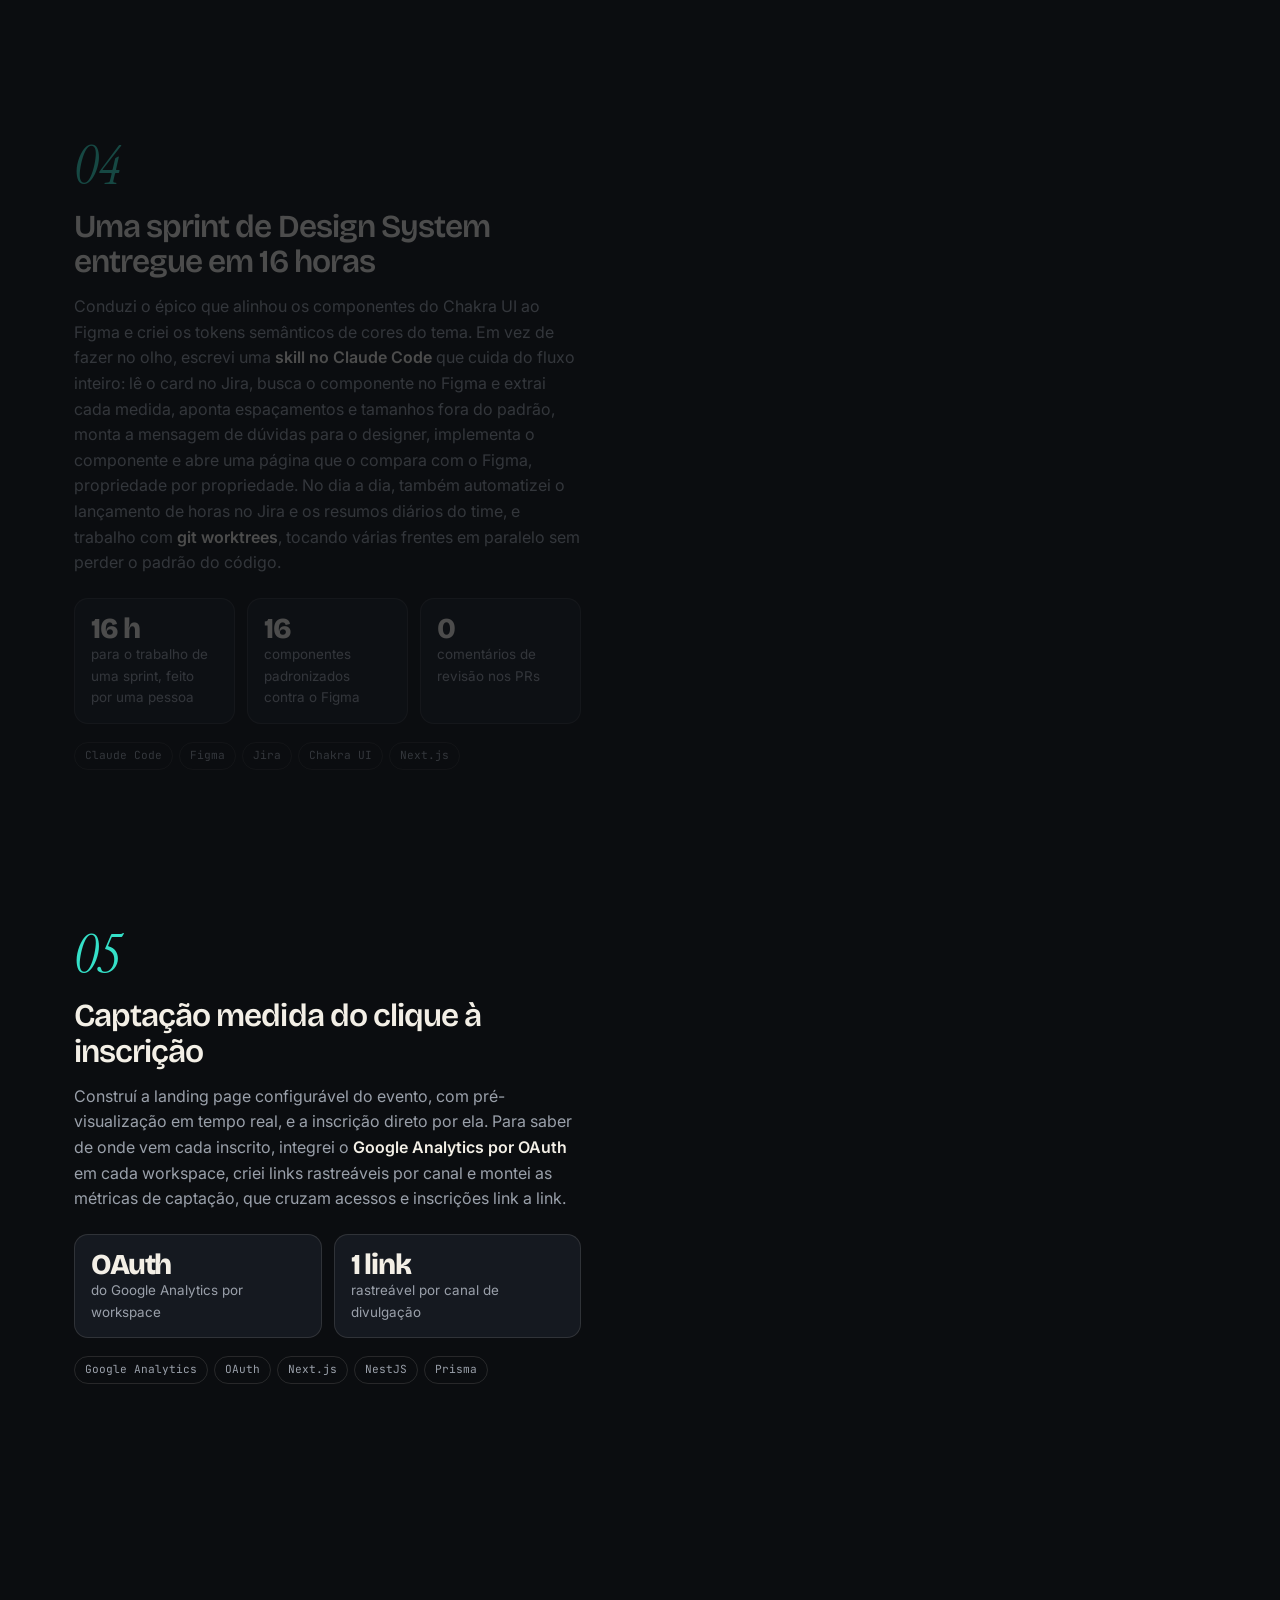
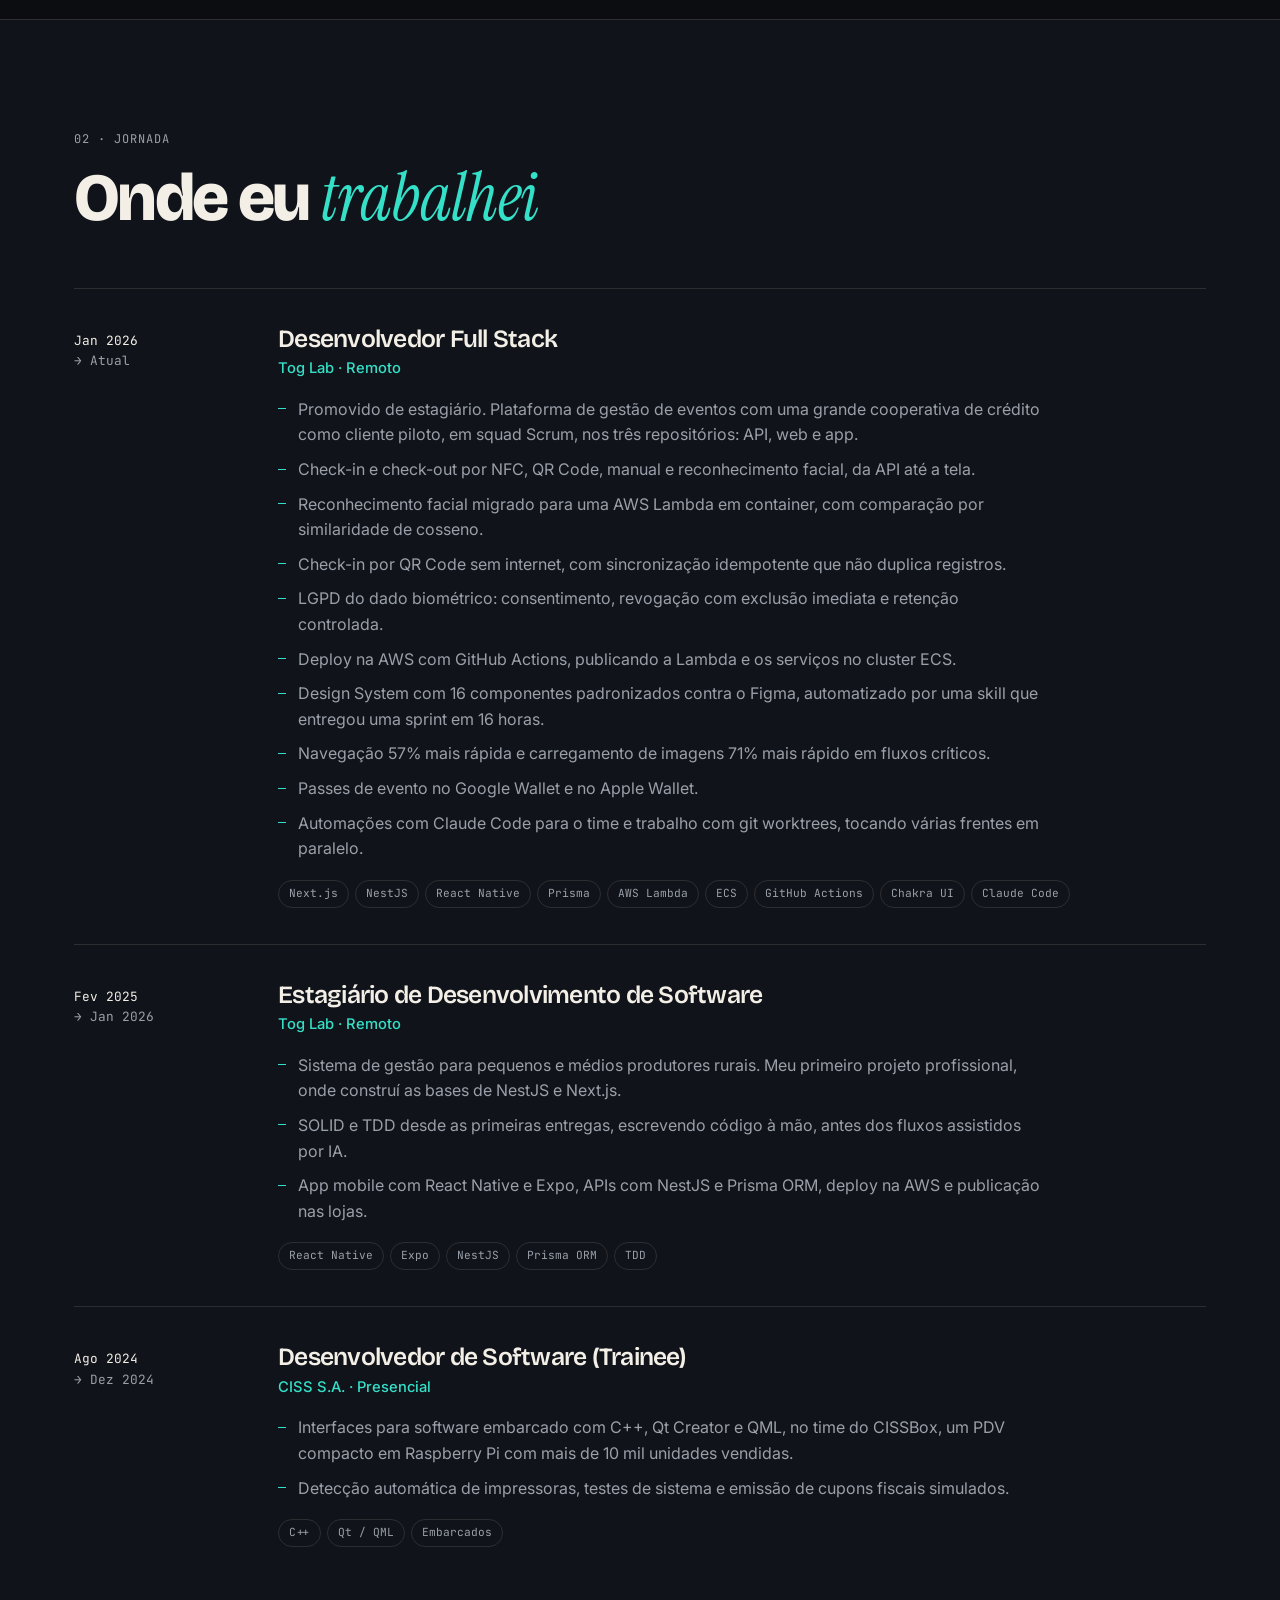
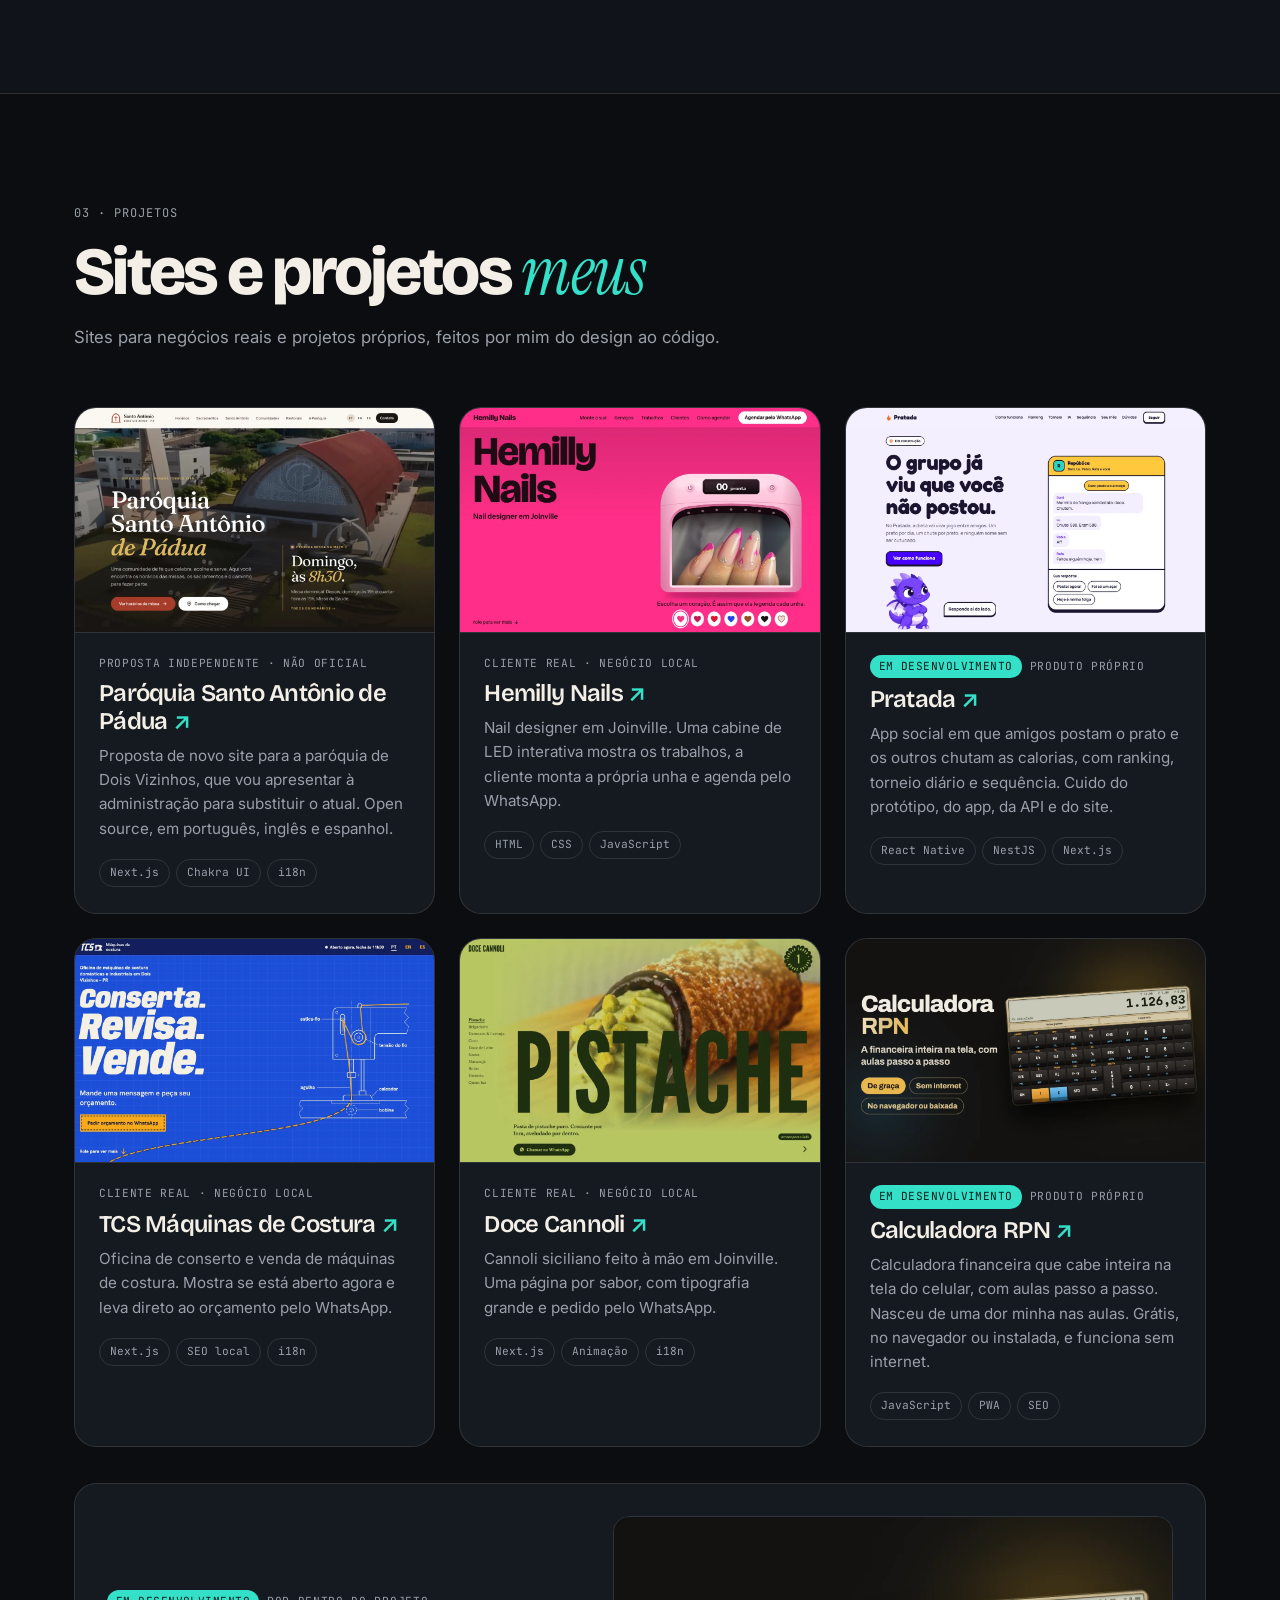
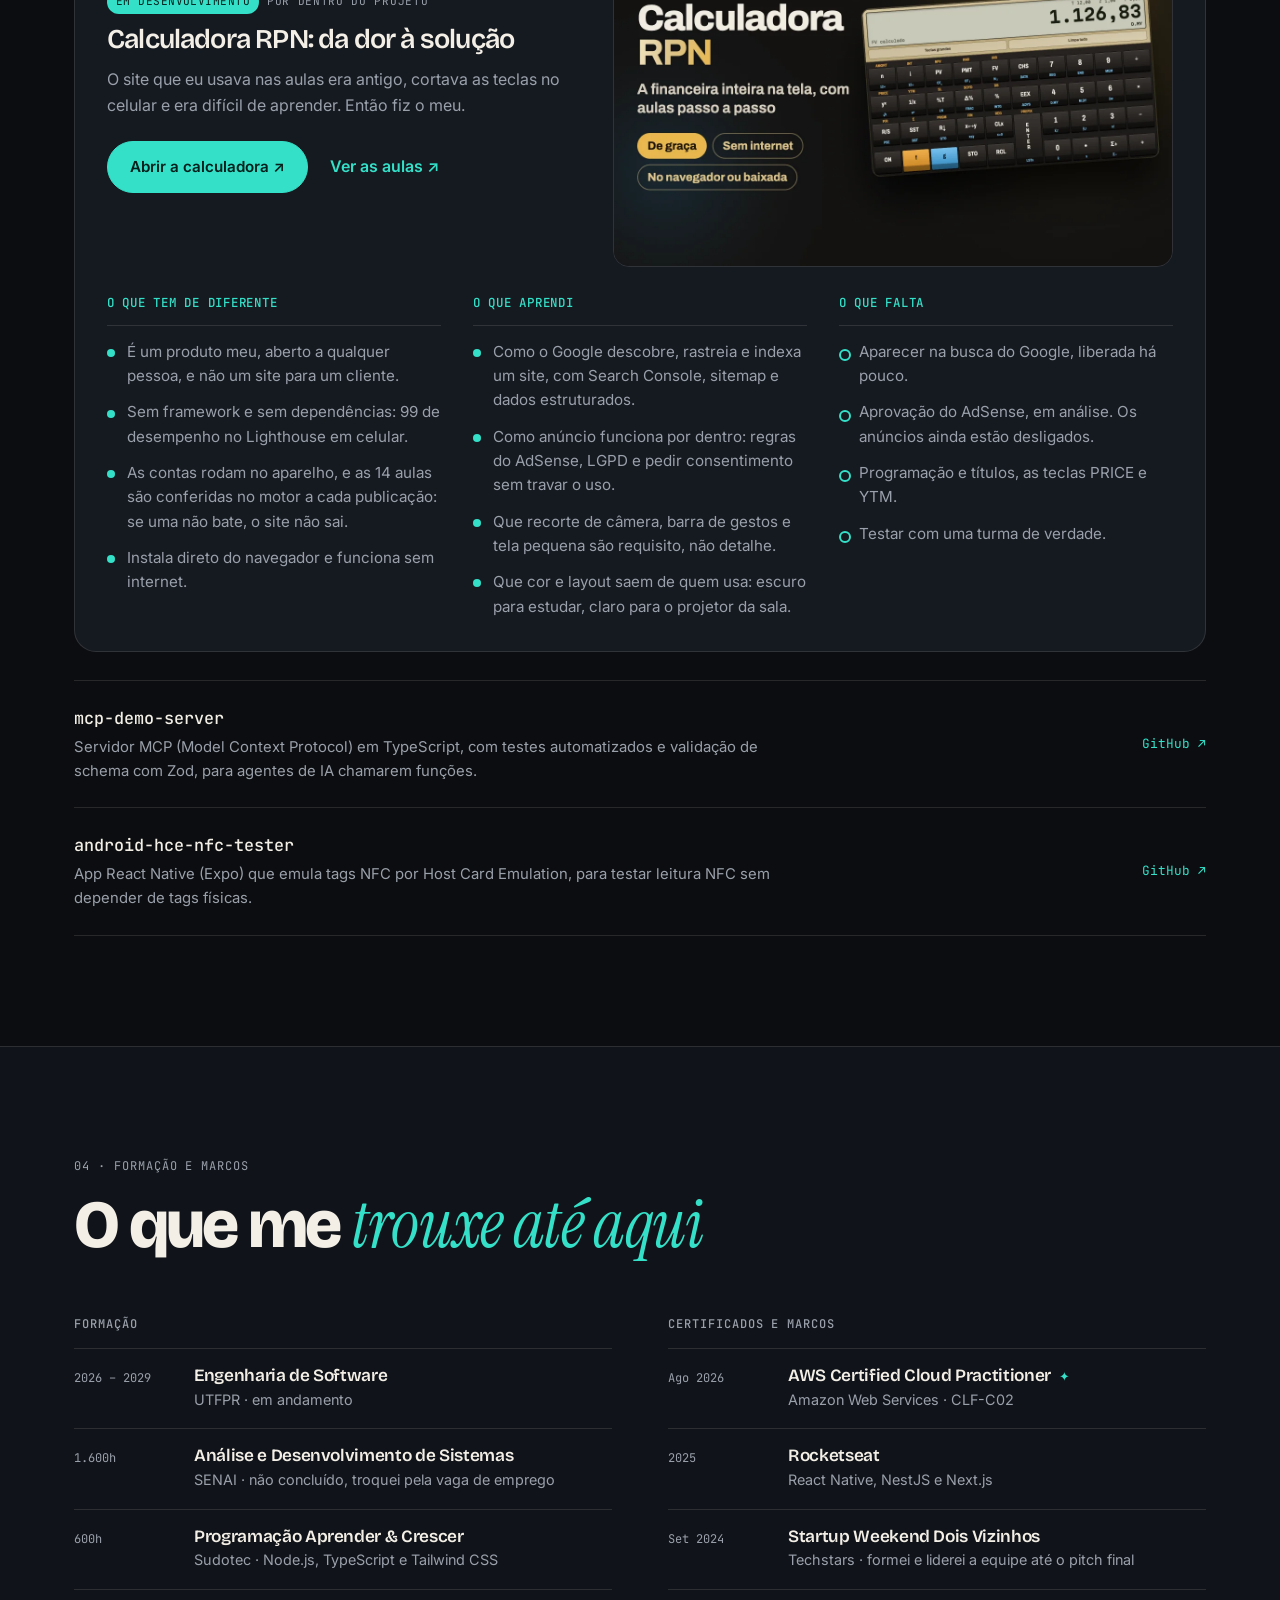
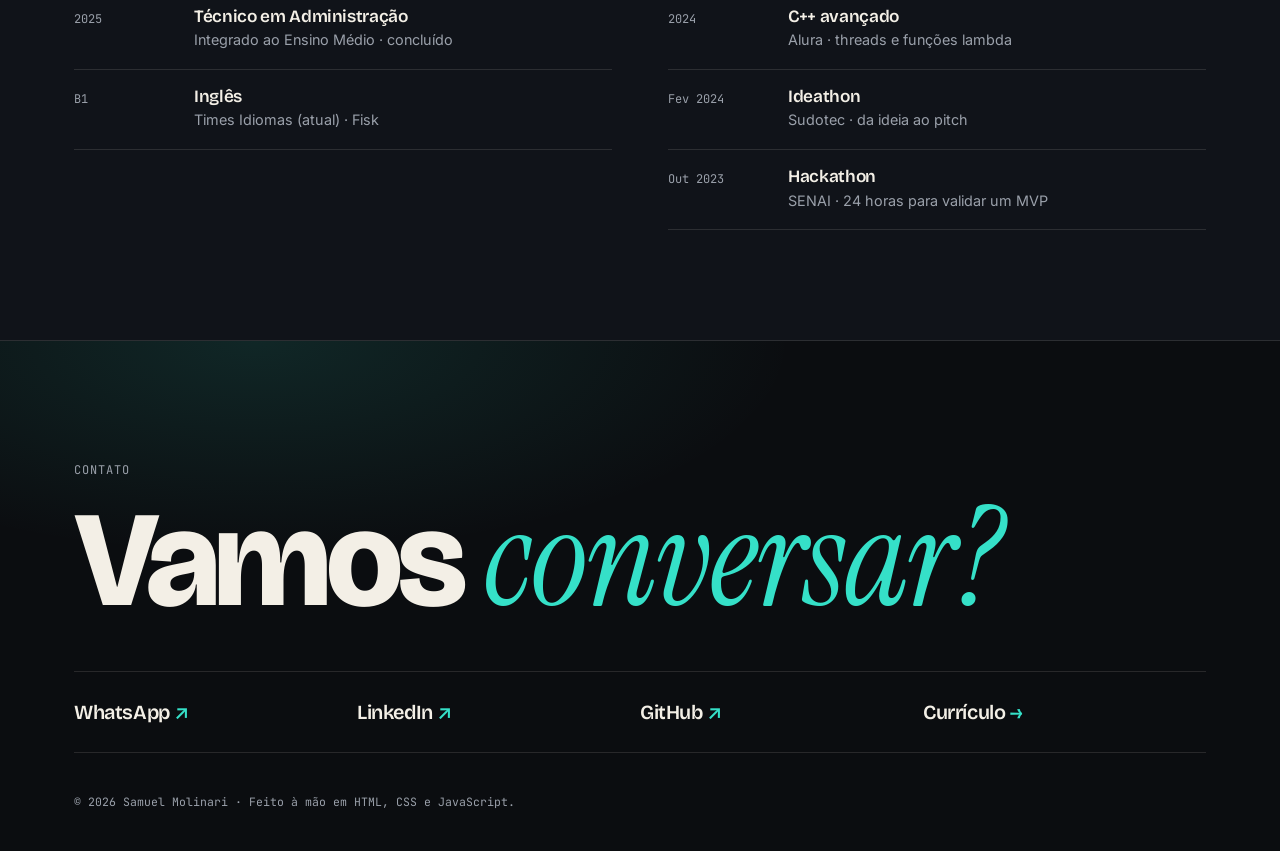
==== commit d4a5969f: "Aponta o Pratada para pratada.app Co-Authored-By: Claude Opus 5.5 <noreply@anthropic.com>" ====
--- a/index.html
+++ b/index.html
@@ -668,7 +668,7 @@
               </div>
             </a>
 
-            <a class="project reveal" href="https://pratada.samuelmolinari8.workers.dev" target="_blank" rel="noopener">
+            <a class="project reveal" href="https://pratada.app" target="_blank" rel="noopener">
               <div class="shot"><img src="assets/projects/pratada.webp" alt="Página inicial do site do Pratada" loading="lazy" width="1200" height="750" /></div>
               <div class="project-info">
                 <p class="project-kind"><span class="wip">Em desenvolvimento</span> Produto próprio</p>
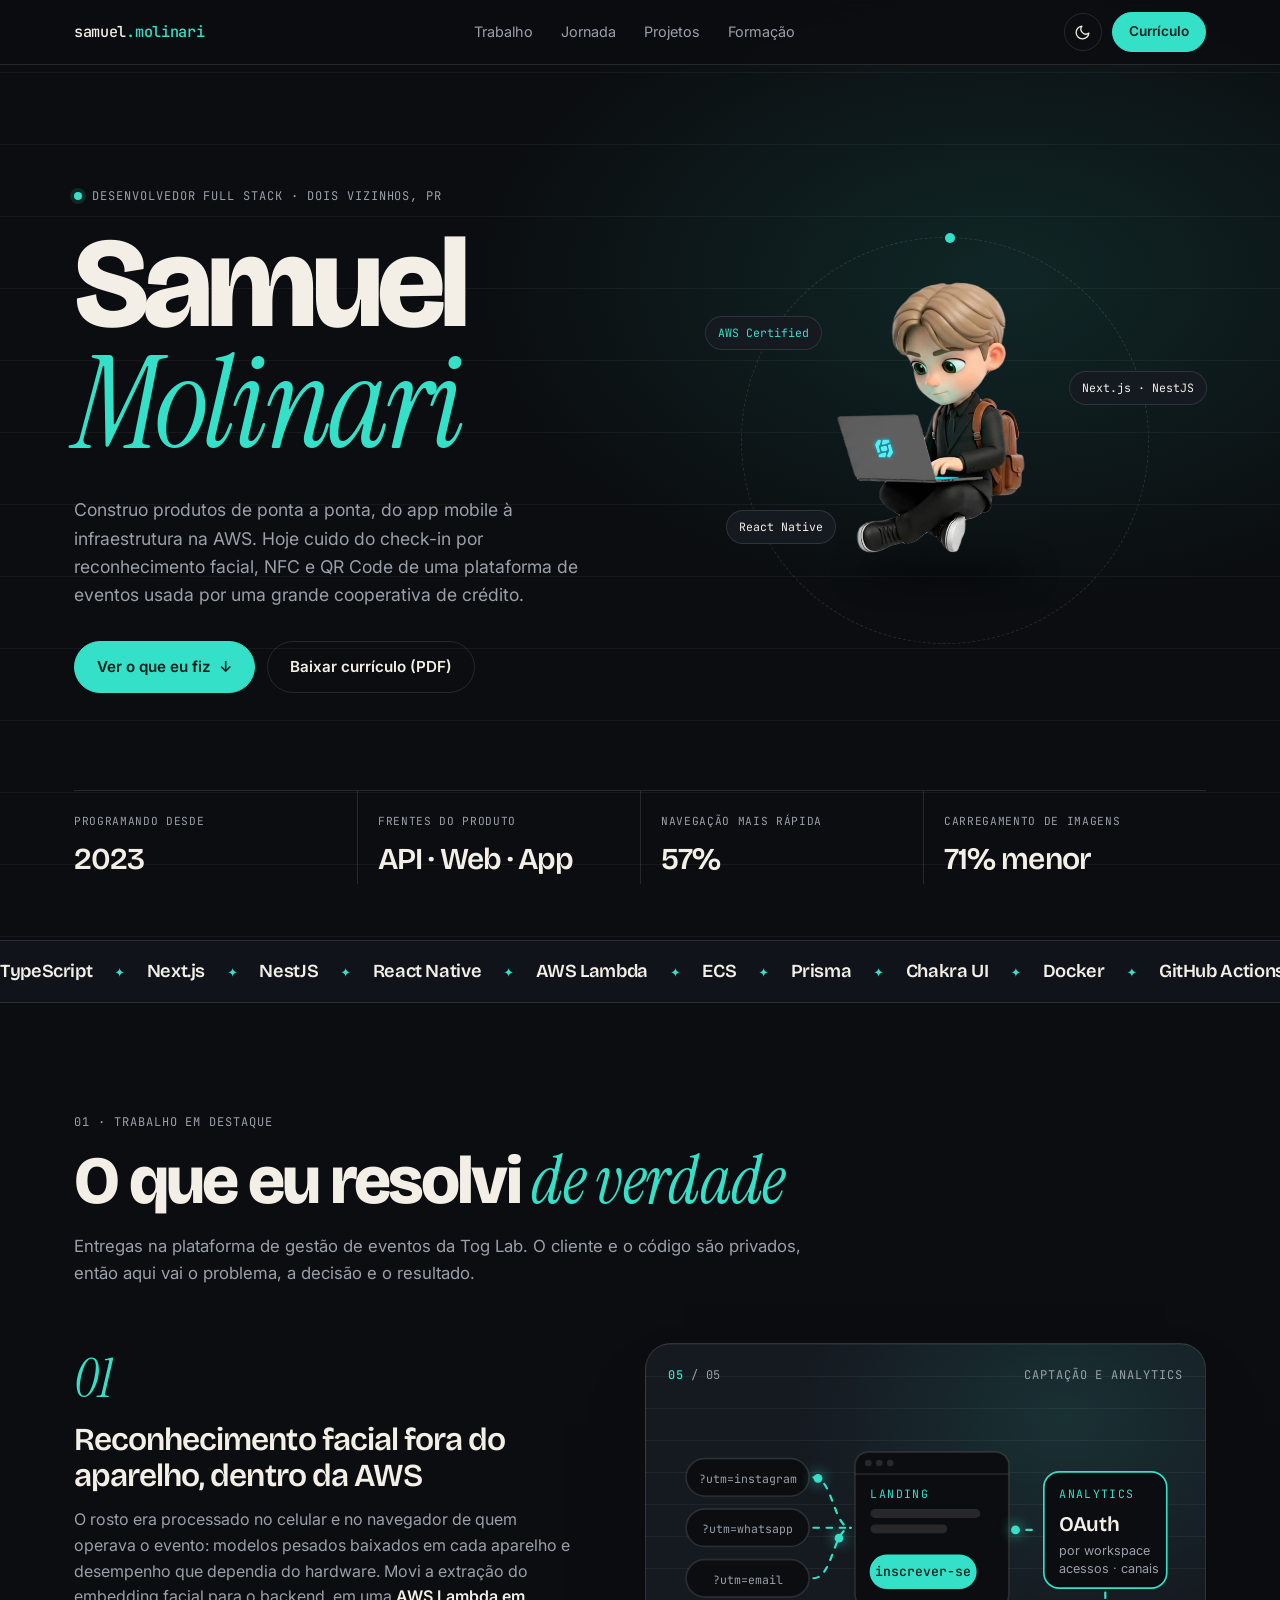
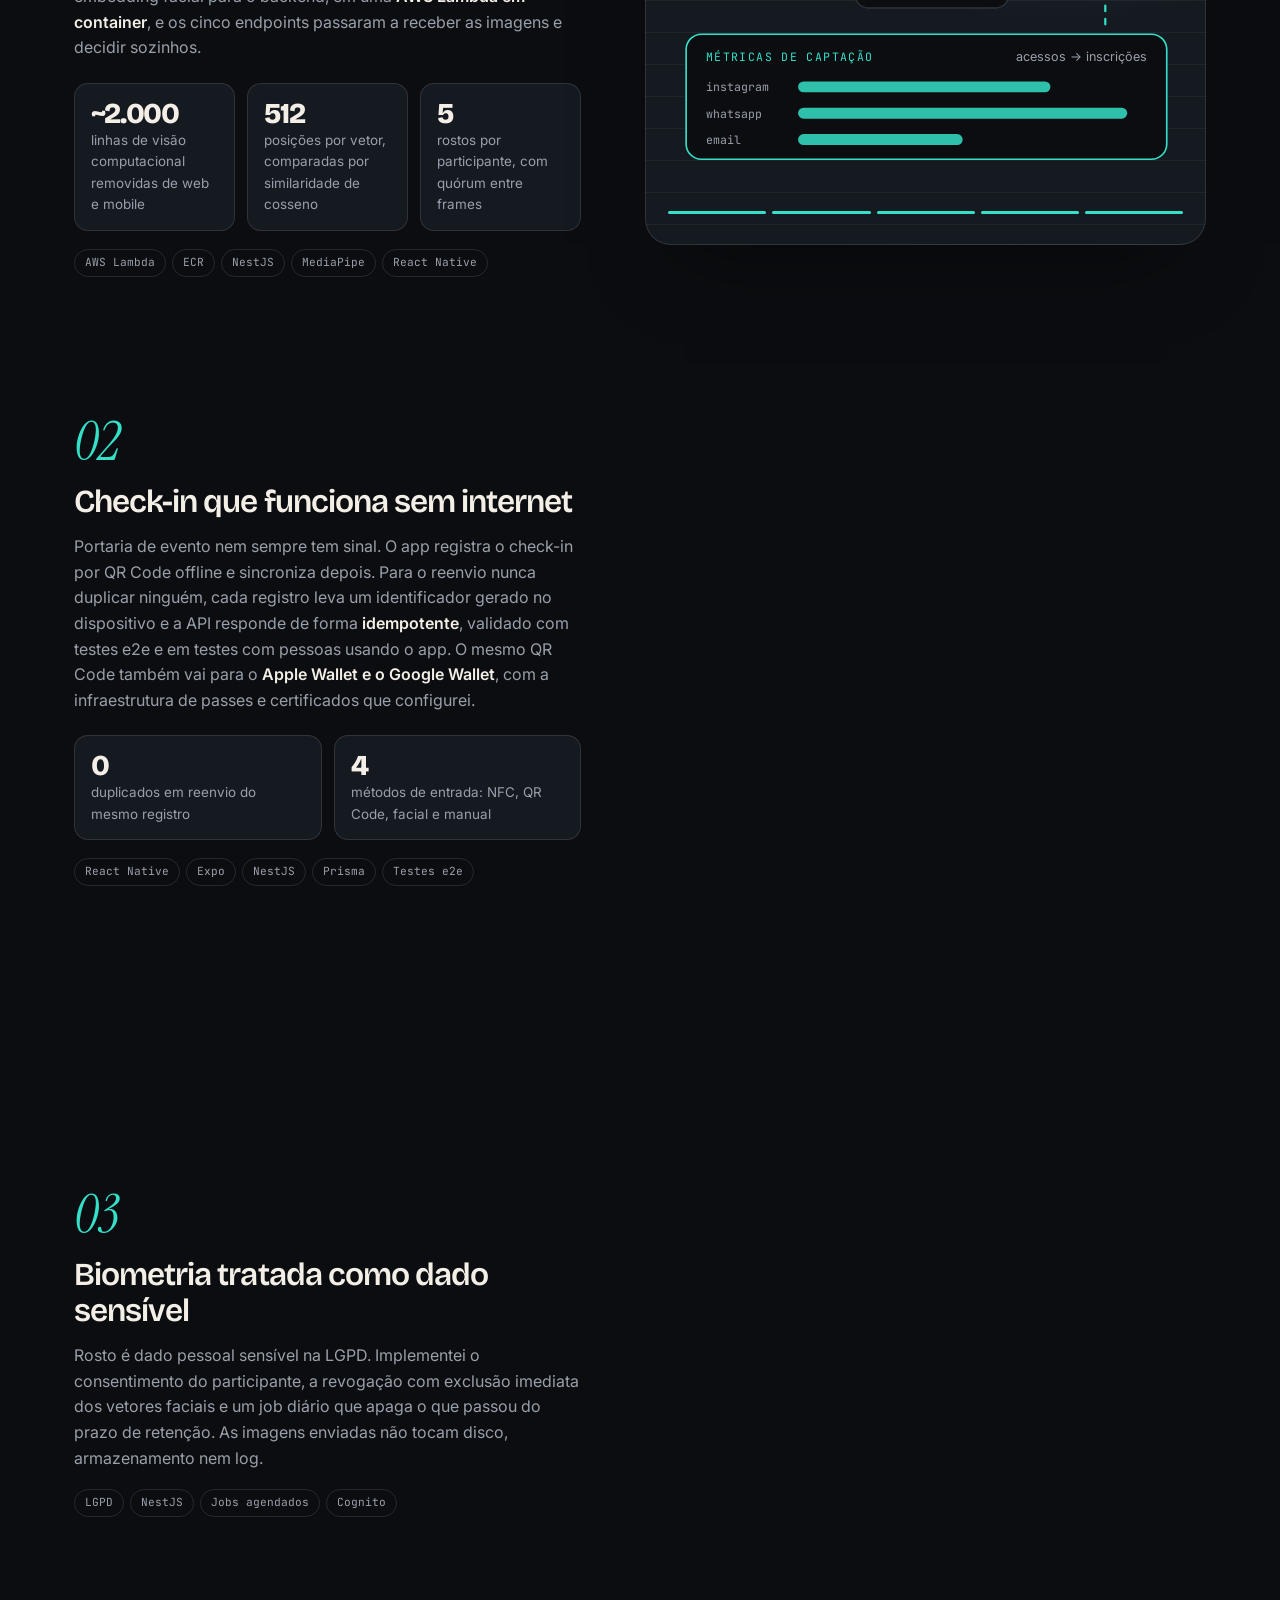
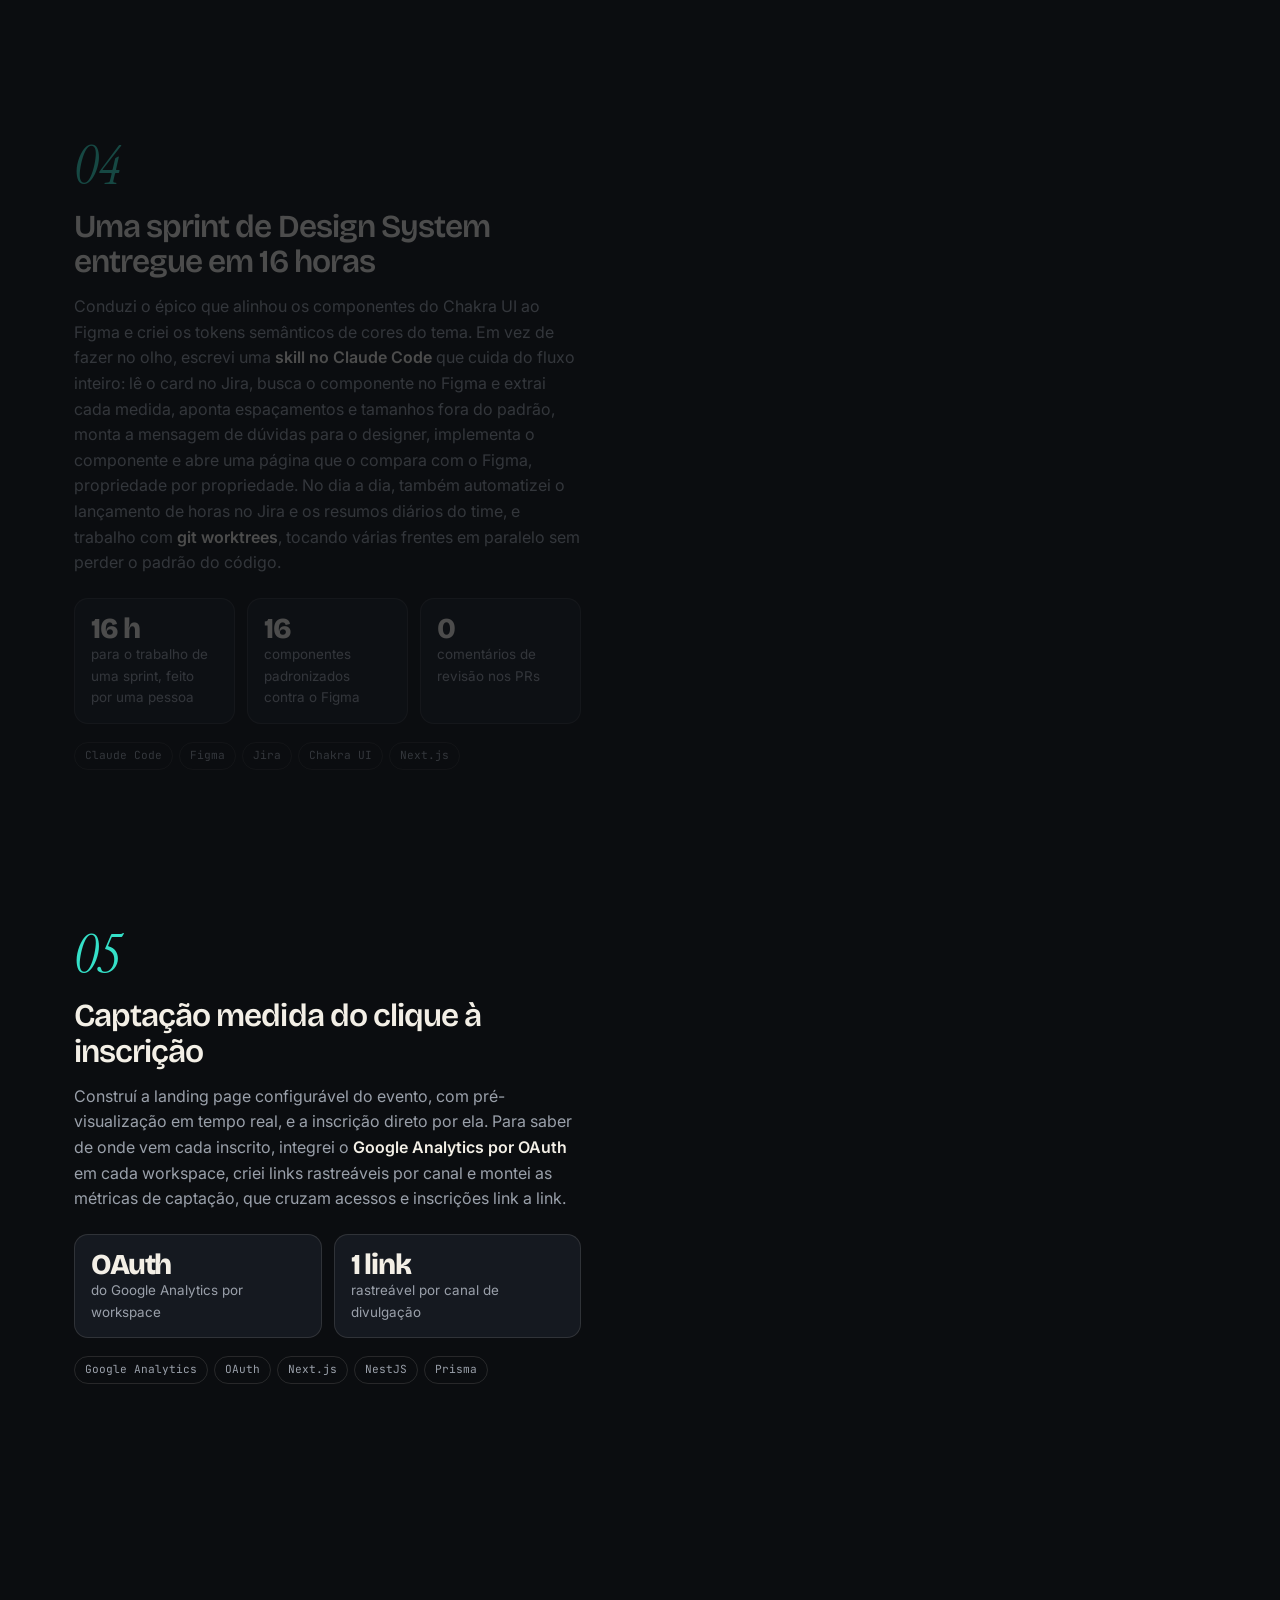
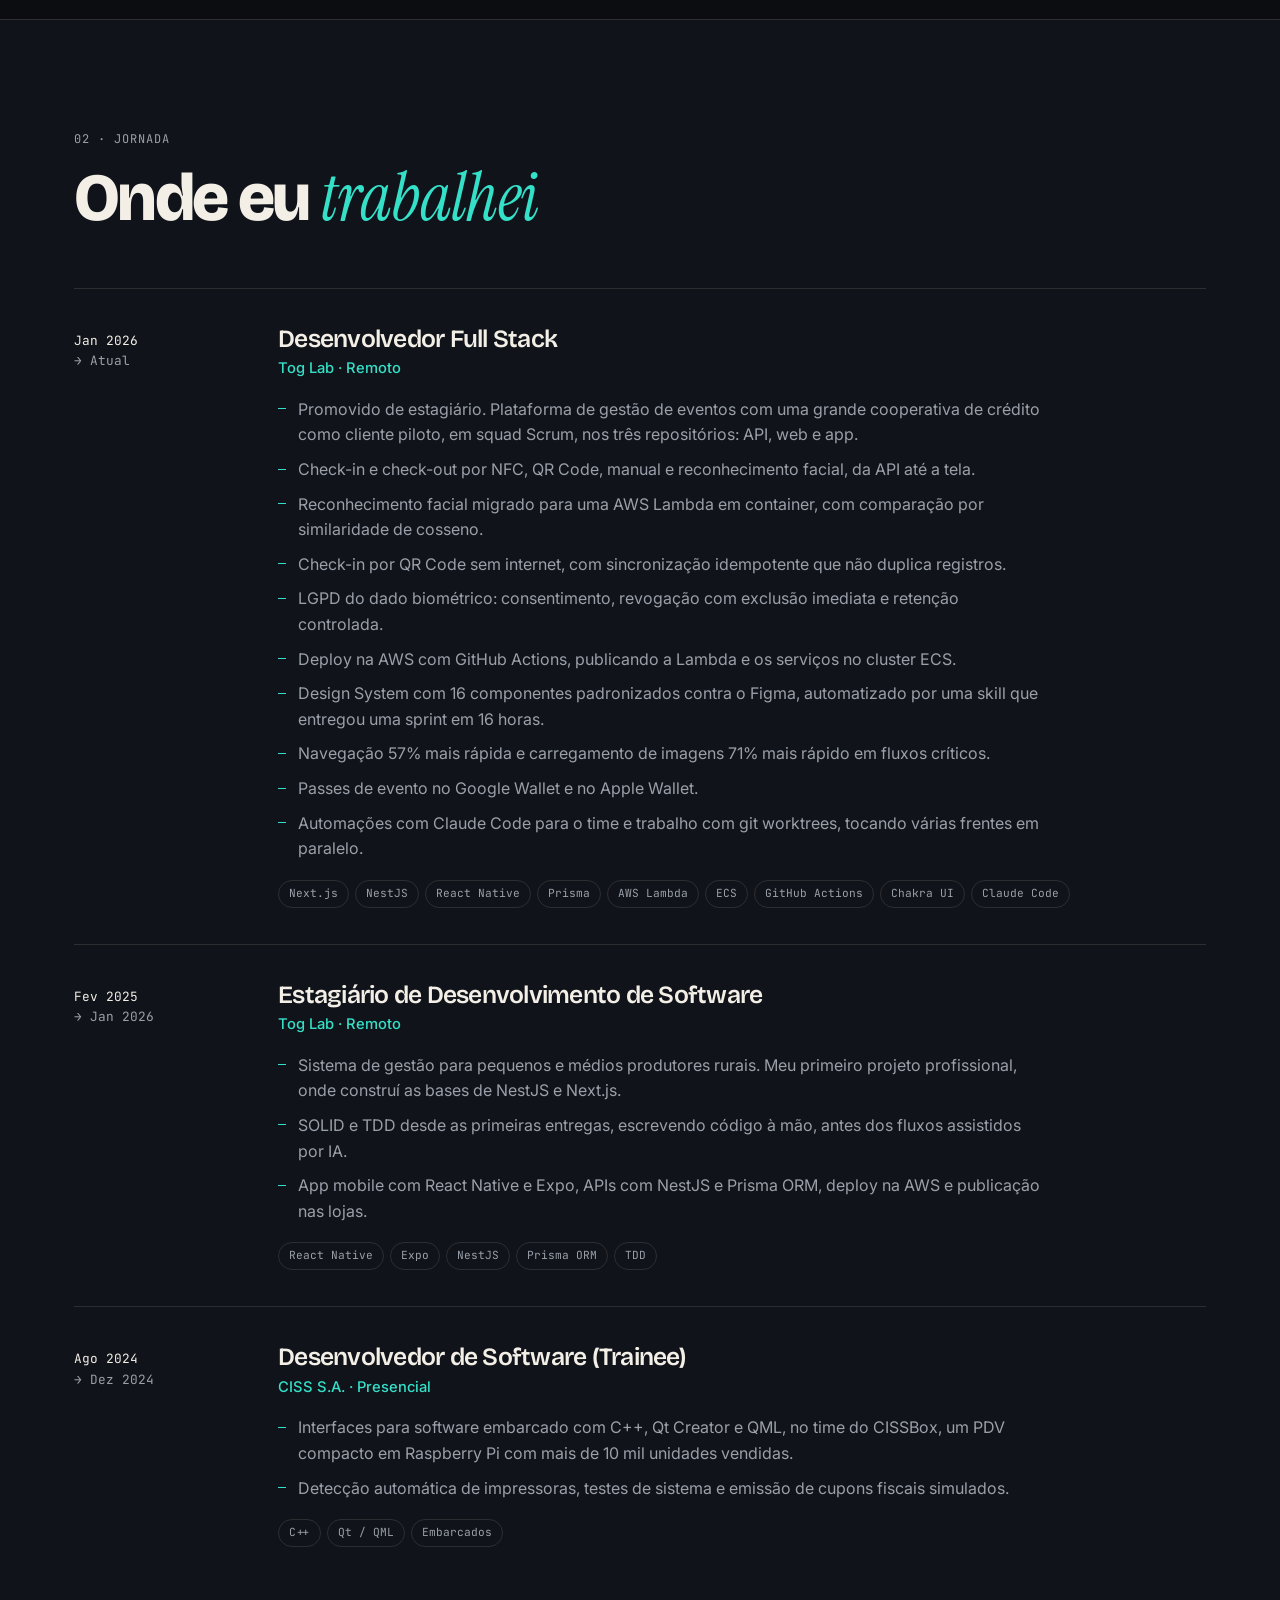
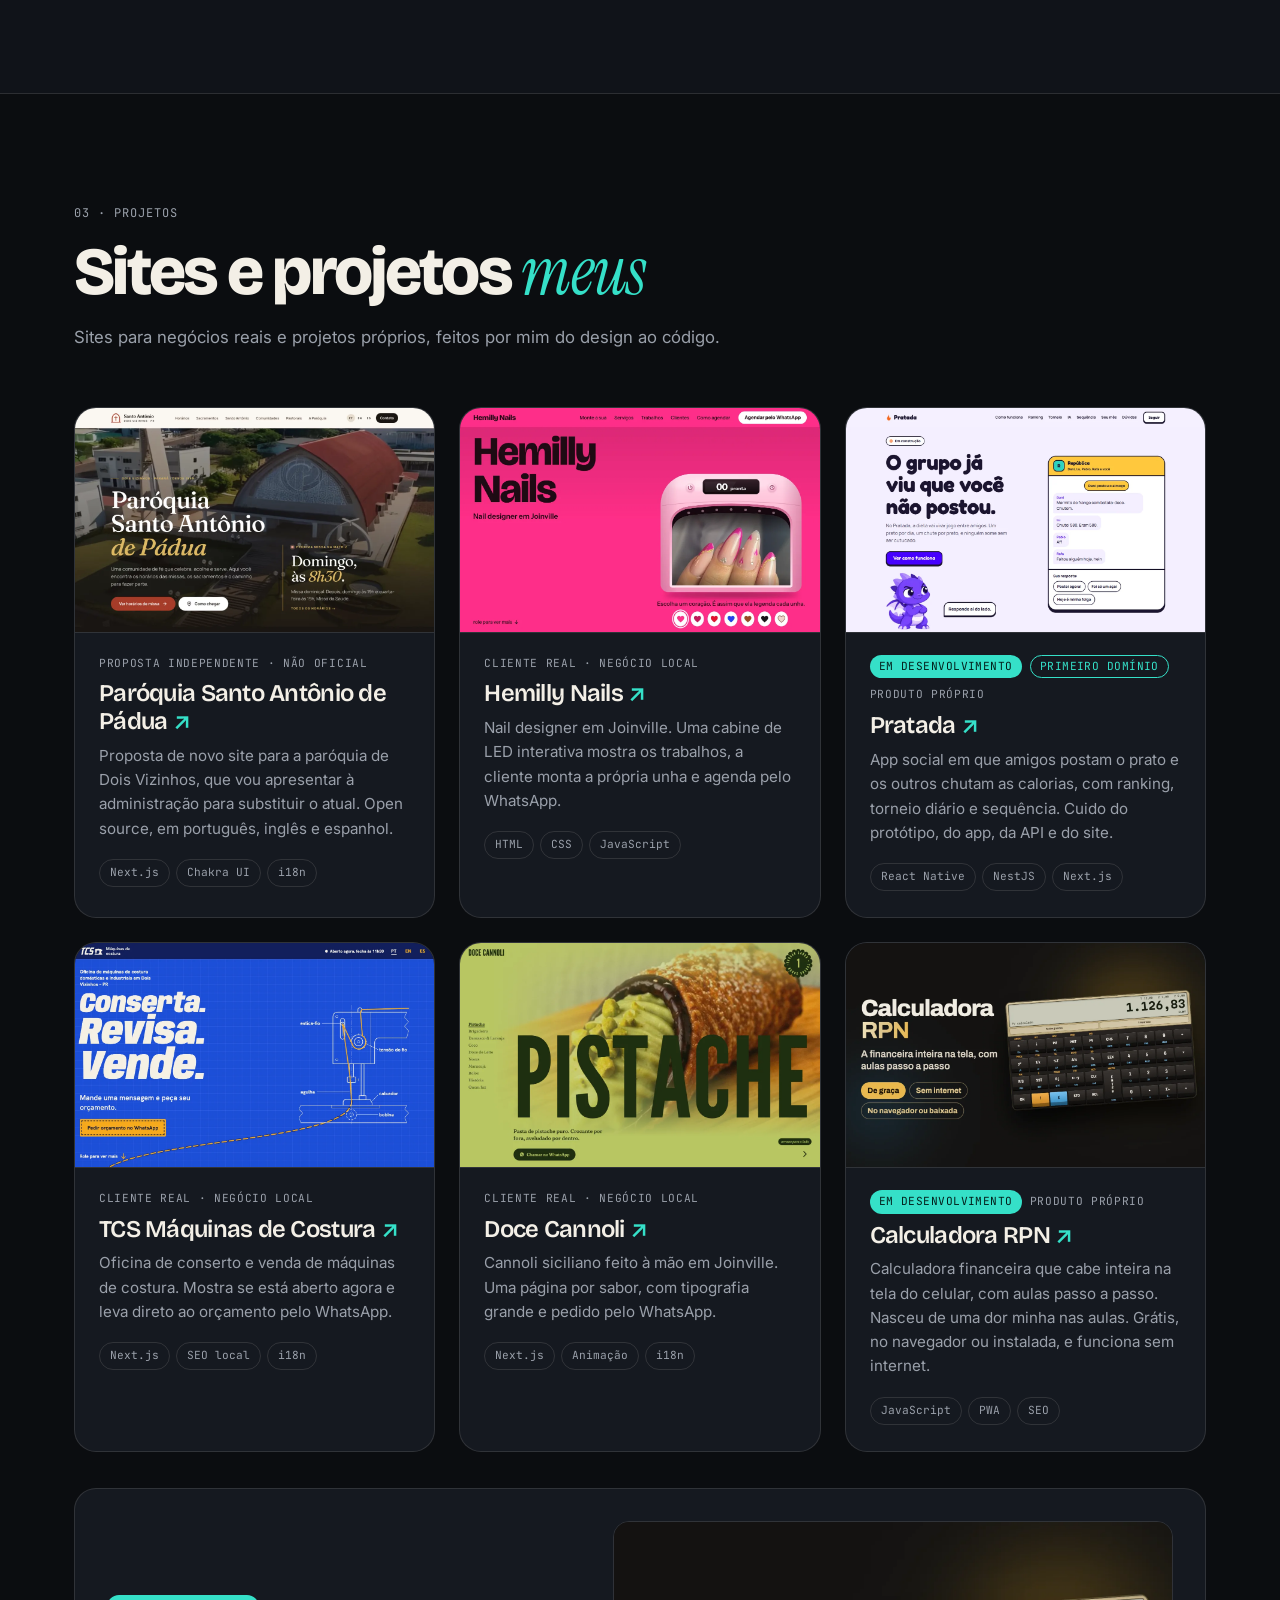
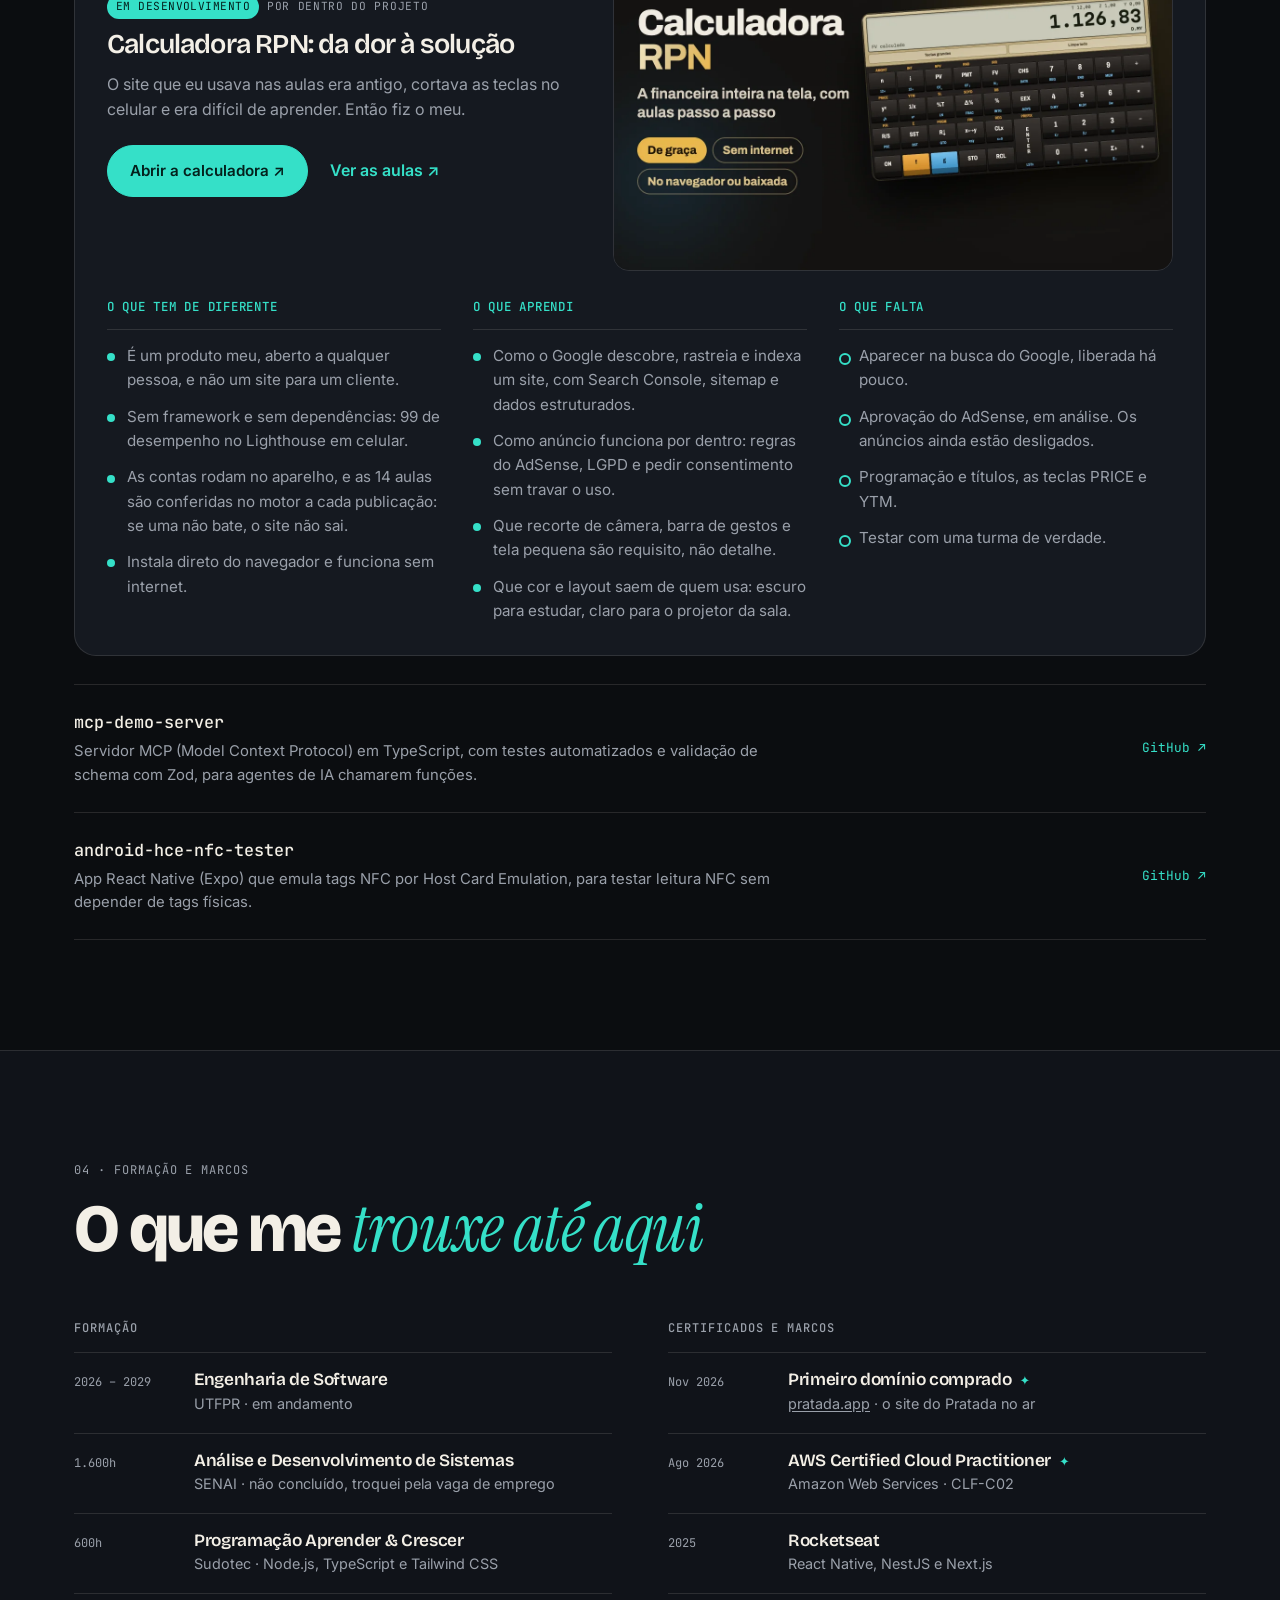
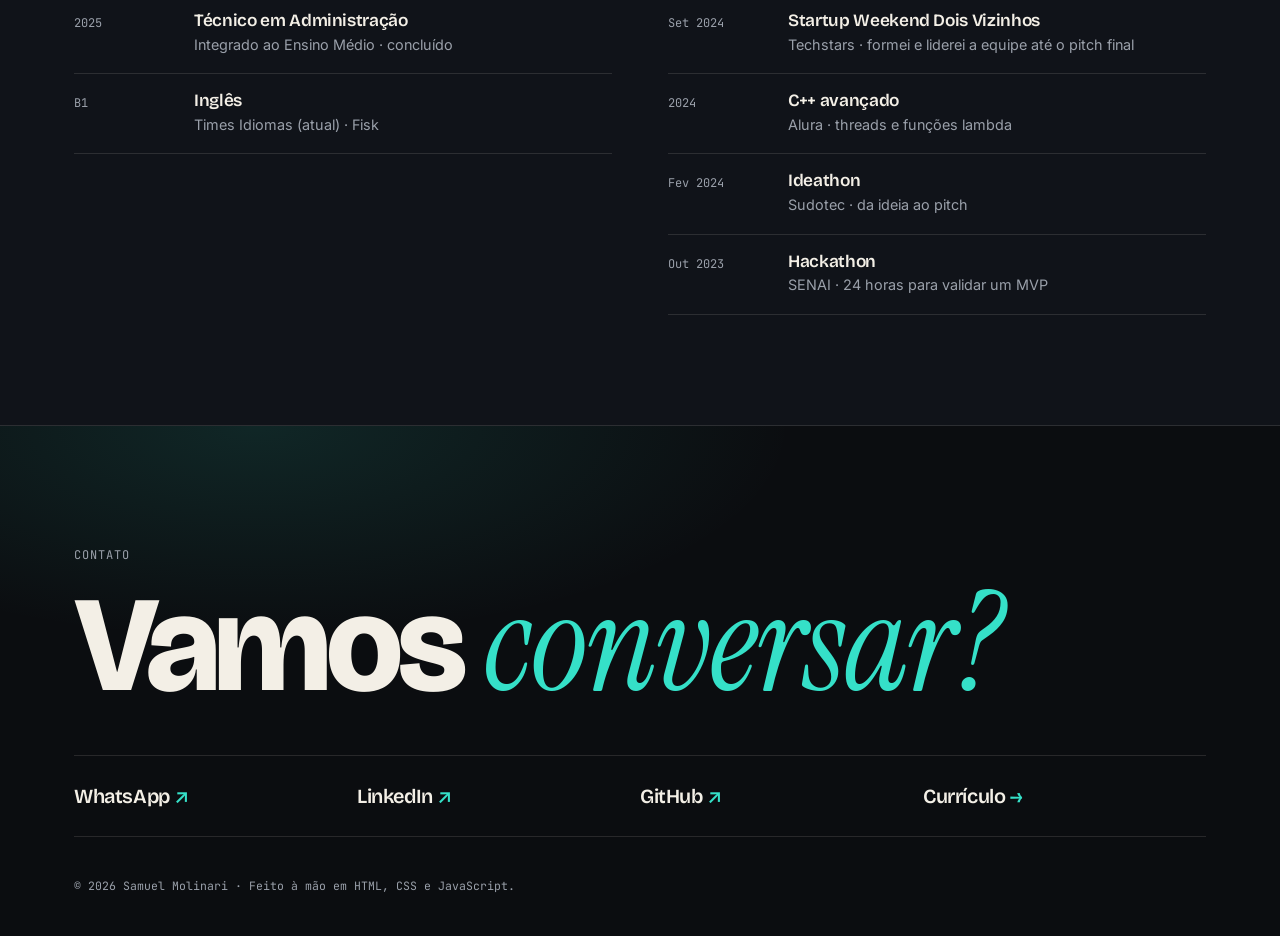
==== commit c7cd66b1: "Marca o primeiro domínio comprado Co-Authored-By: Claude Opus 5.5 <noreply@anthropic.com>" ====
--- a/index.html
+++ b/index.html
@@ -671,7 +671,7 @@
             <a class="project reveal" href="https://pratada.app" target="_blank" rel="noopener">
               <div class="shot"><img src="assets/projects/pratada.webp" alt="Página inicial do site do Pratada" loading="lazy" width="1200" height="750" /></div>
               <div class="project-info">
-                <p class="project-kind"><span class="wip">Em desenvolvimento</span> Produto próprio</p>
+                <p class="project-kind"><span class="wip">Em desenvolvimento</span><span class="mark">Primeiro domínio</span> Produto próprio</p>
                 <h3>Pratada <span aria-hidden="true">↗</span></h3>
                 <p>App social em que amigos postam o prato e os outros chutam as calorias, com ranking, torneio diário e sequência. Cuido do protótipo, do app, da API e do site.</p>
                 <p class="tags"><span>React Native</span><span>NestJS</span><span>Next.js</span></p>
@@ -798,6 +798,10 @@
               <h3 class="col-title">Certificados e marcos</h3>
               <ul class="rows">
                 <li class="star">
+                  <span class="row-when">Nov 2026</span>
+                  <div><b>Primeiro domínio comprado</b><span><a href="https://pratada.app" target="_blank" rel="noopener">pratada.app</a> · o site do Pratada no ar</span></div>
+                </li>
+                <li class="star">
                   <span class="row-when">Ago 2026</span>
                   <div><b>AWS Certified Cloud Practitioner</b><span>Amazon Web Services · CLF-C02</span></div>
                 </li>
--- a/style.css
+++ b/style.css
@@ -1749,3 +1749,16 @@
     display: none;
   }
 }
+
+.mark {
+  color: var(--accent);
+  border: 1.5px solid var(--accent);
+  padding: 2px 9px;
+  border-radius: 999px;
+  letter-spacing: 0.04em;
+}
+.rows a {
+  color: inherit;
+  text-decoration: underline;
+  text-underline-offset: 2px;
+}
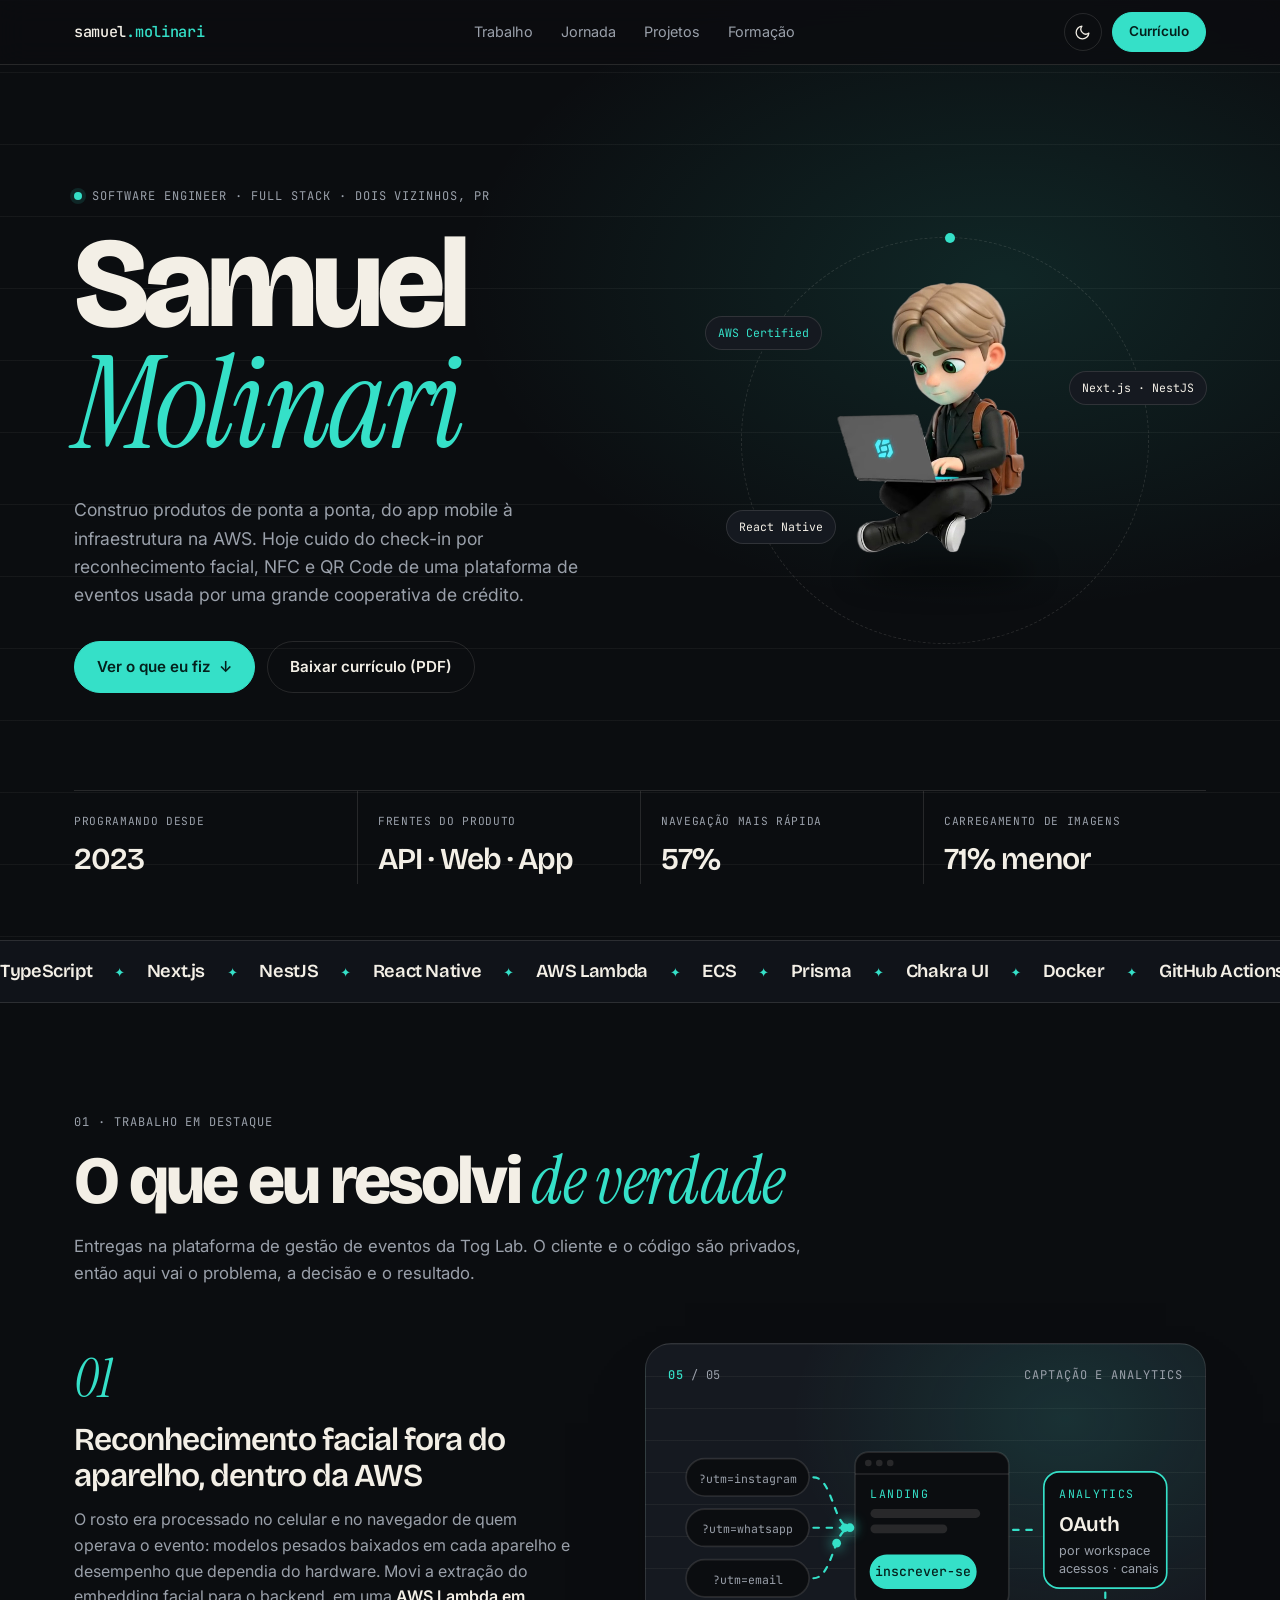
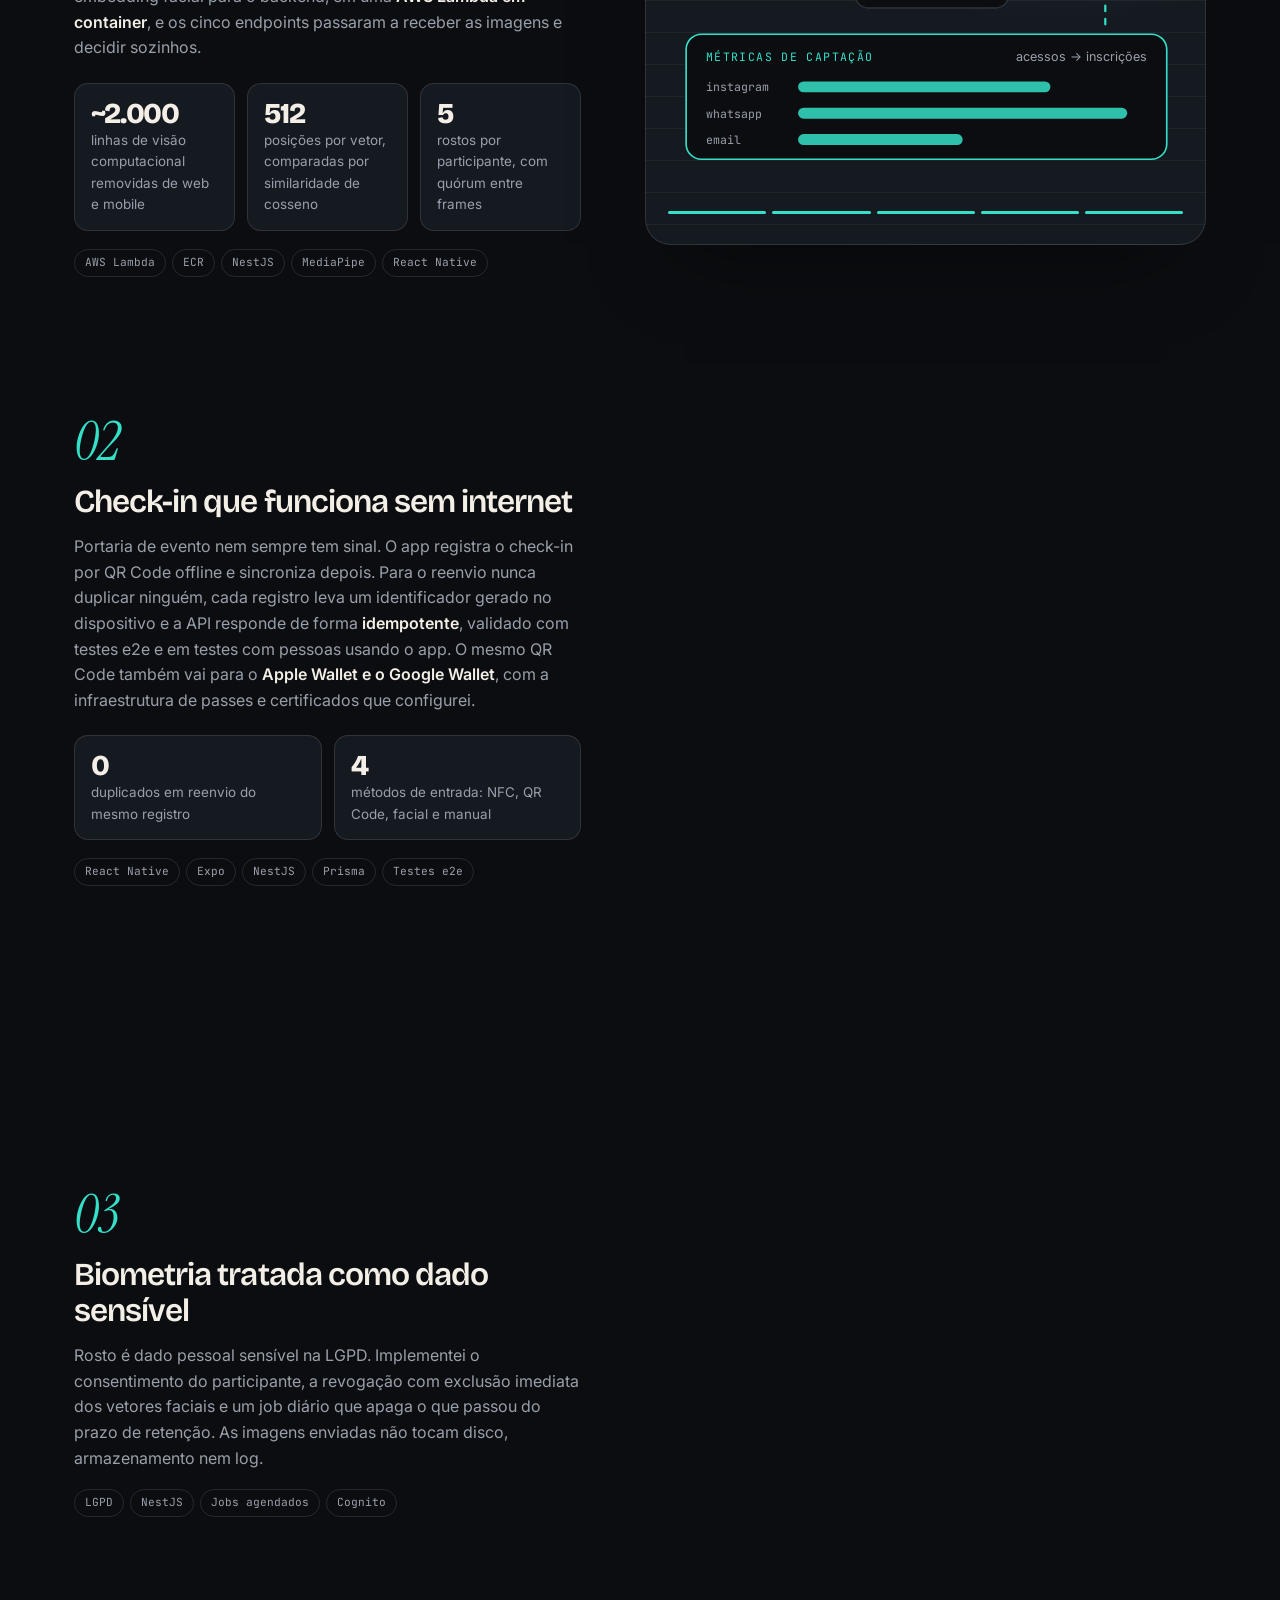
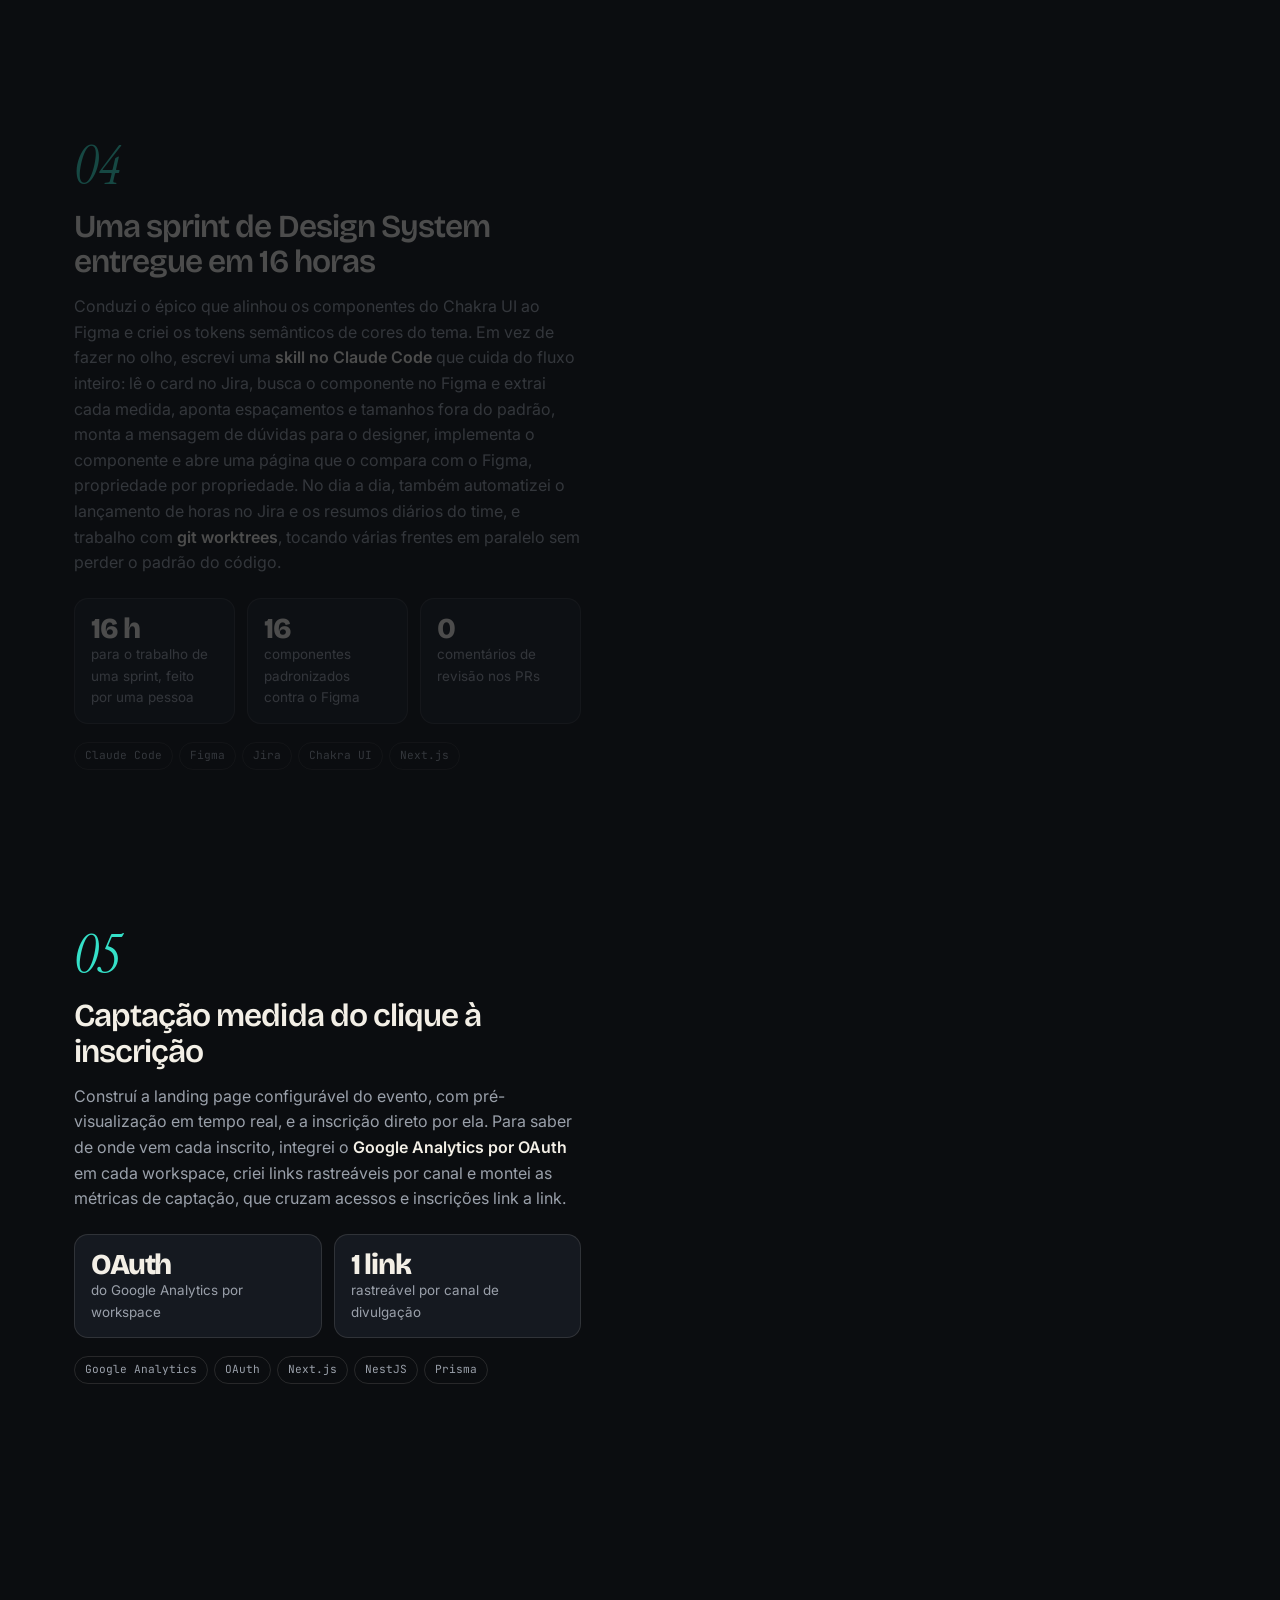
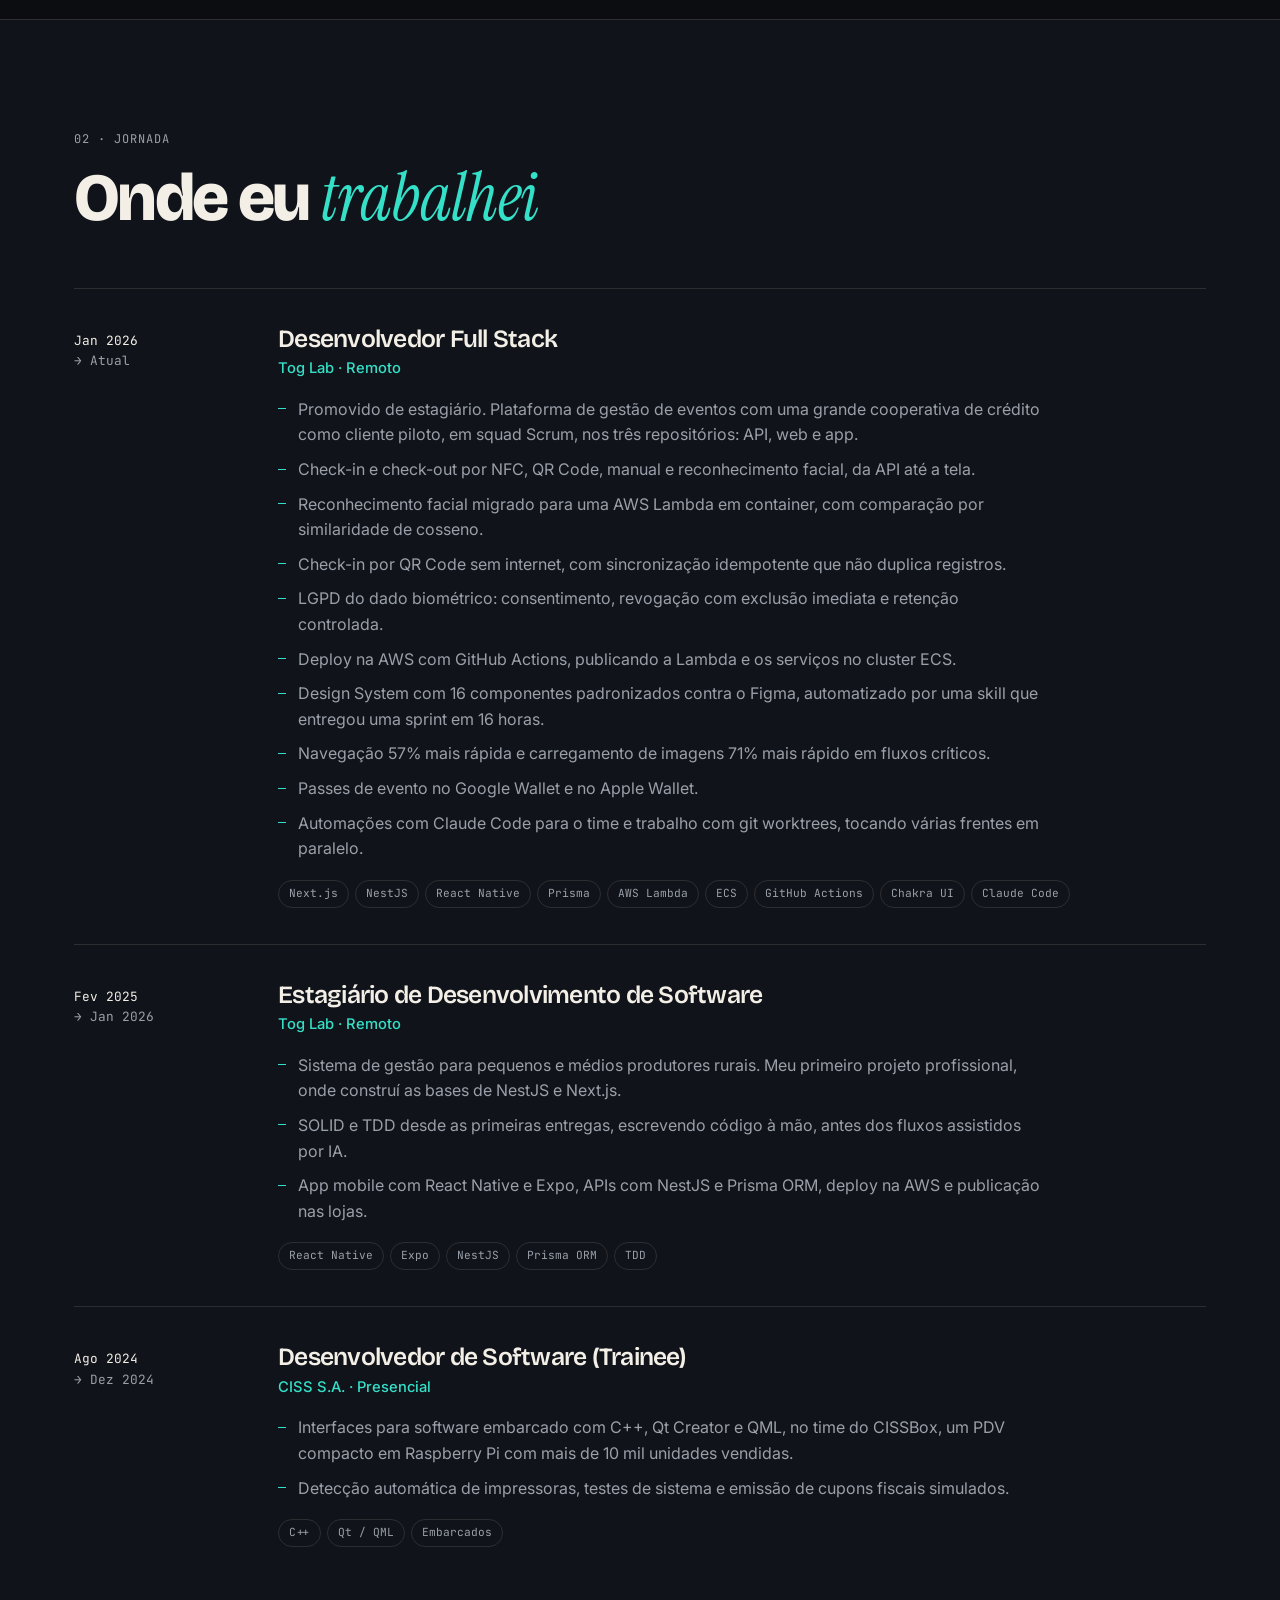
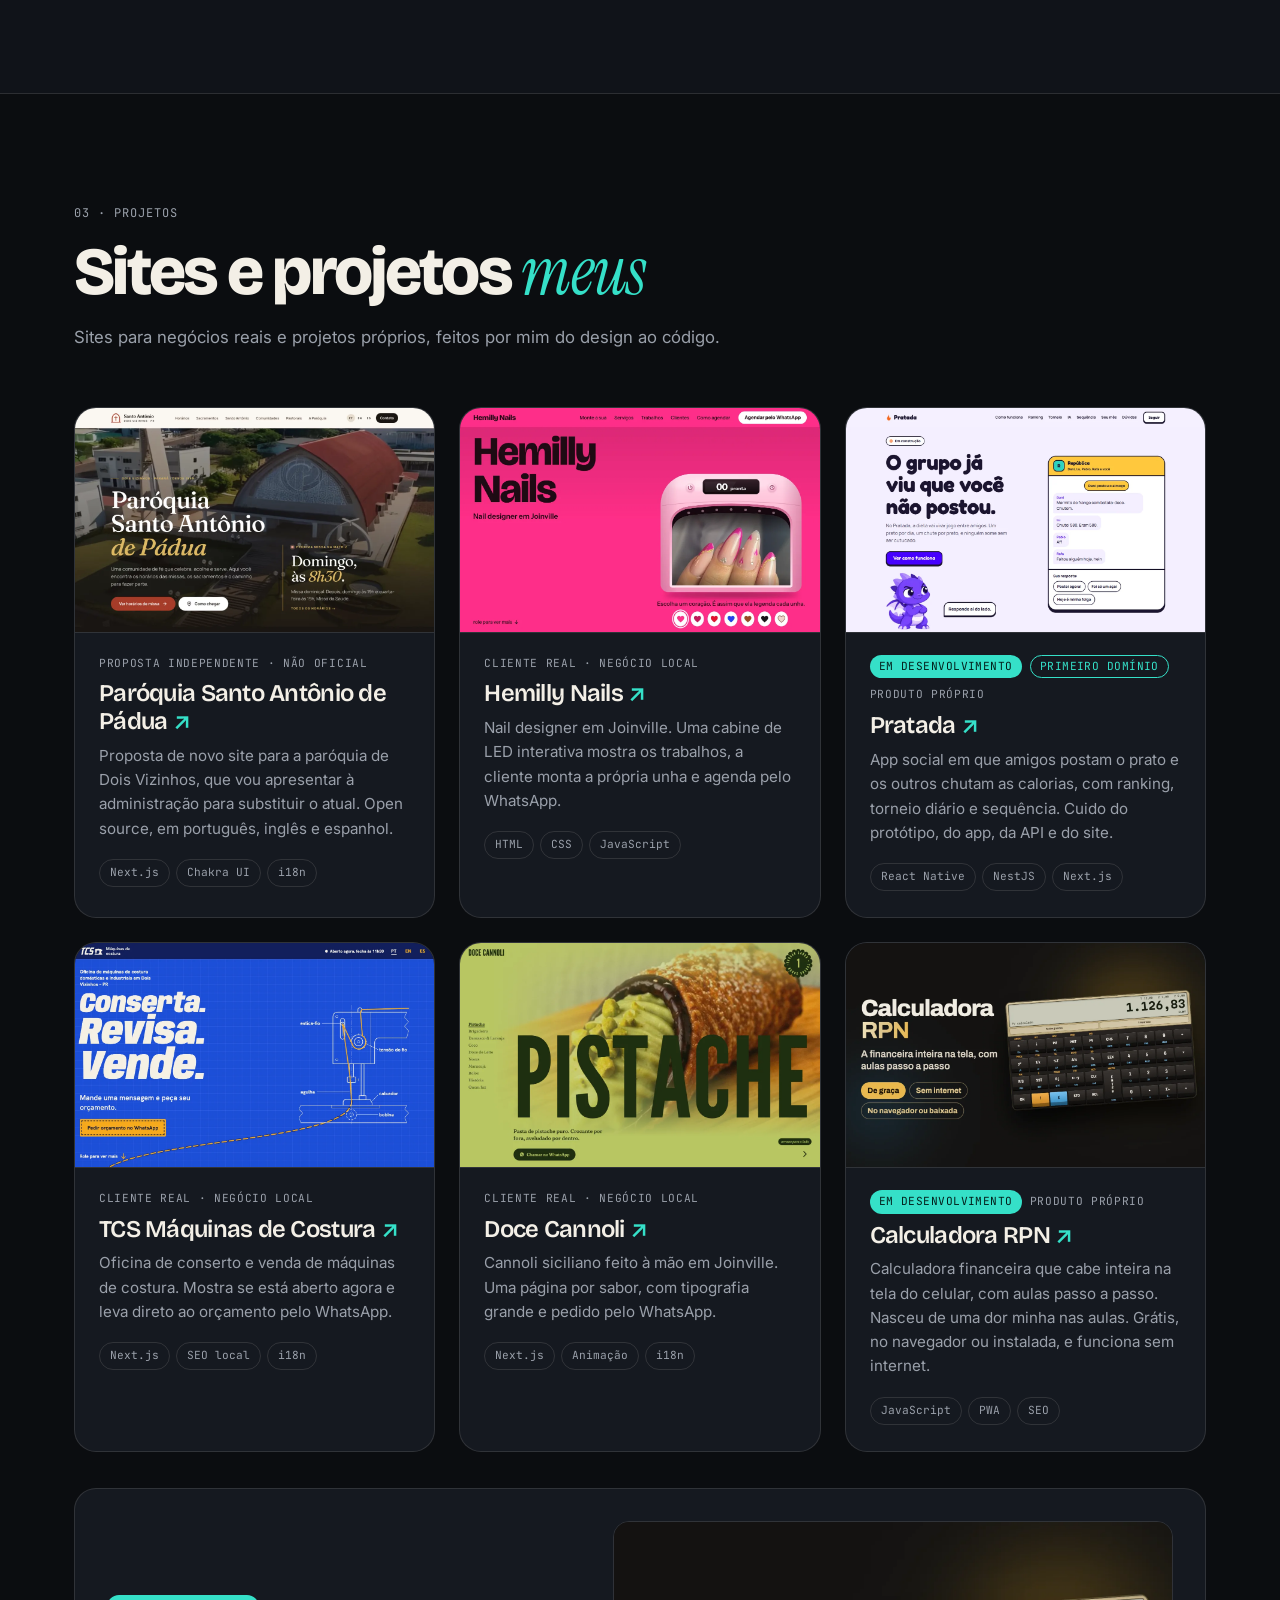
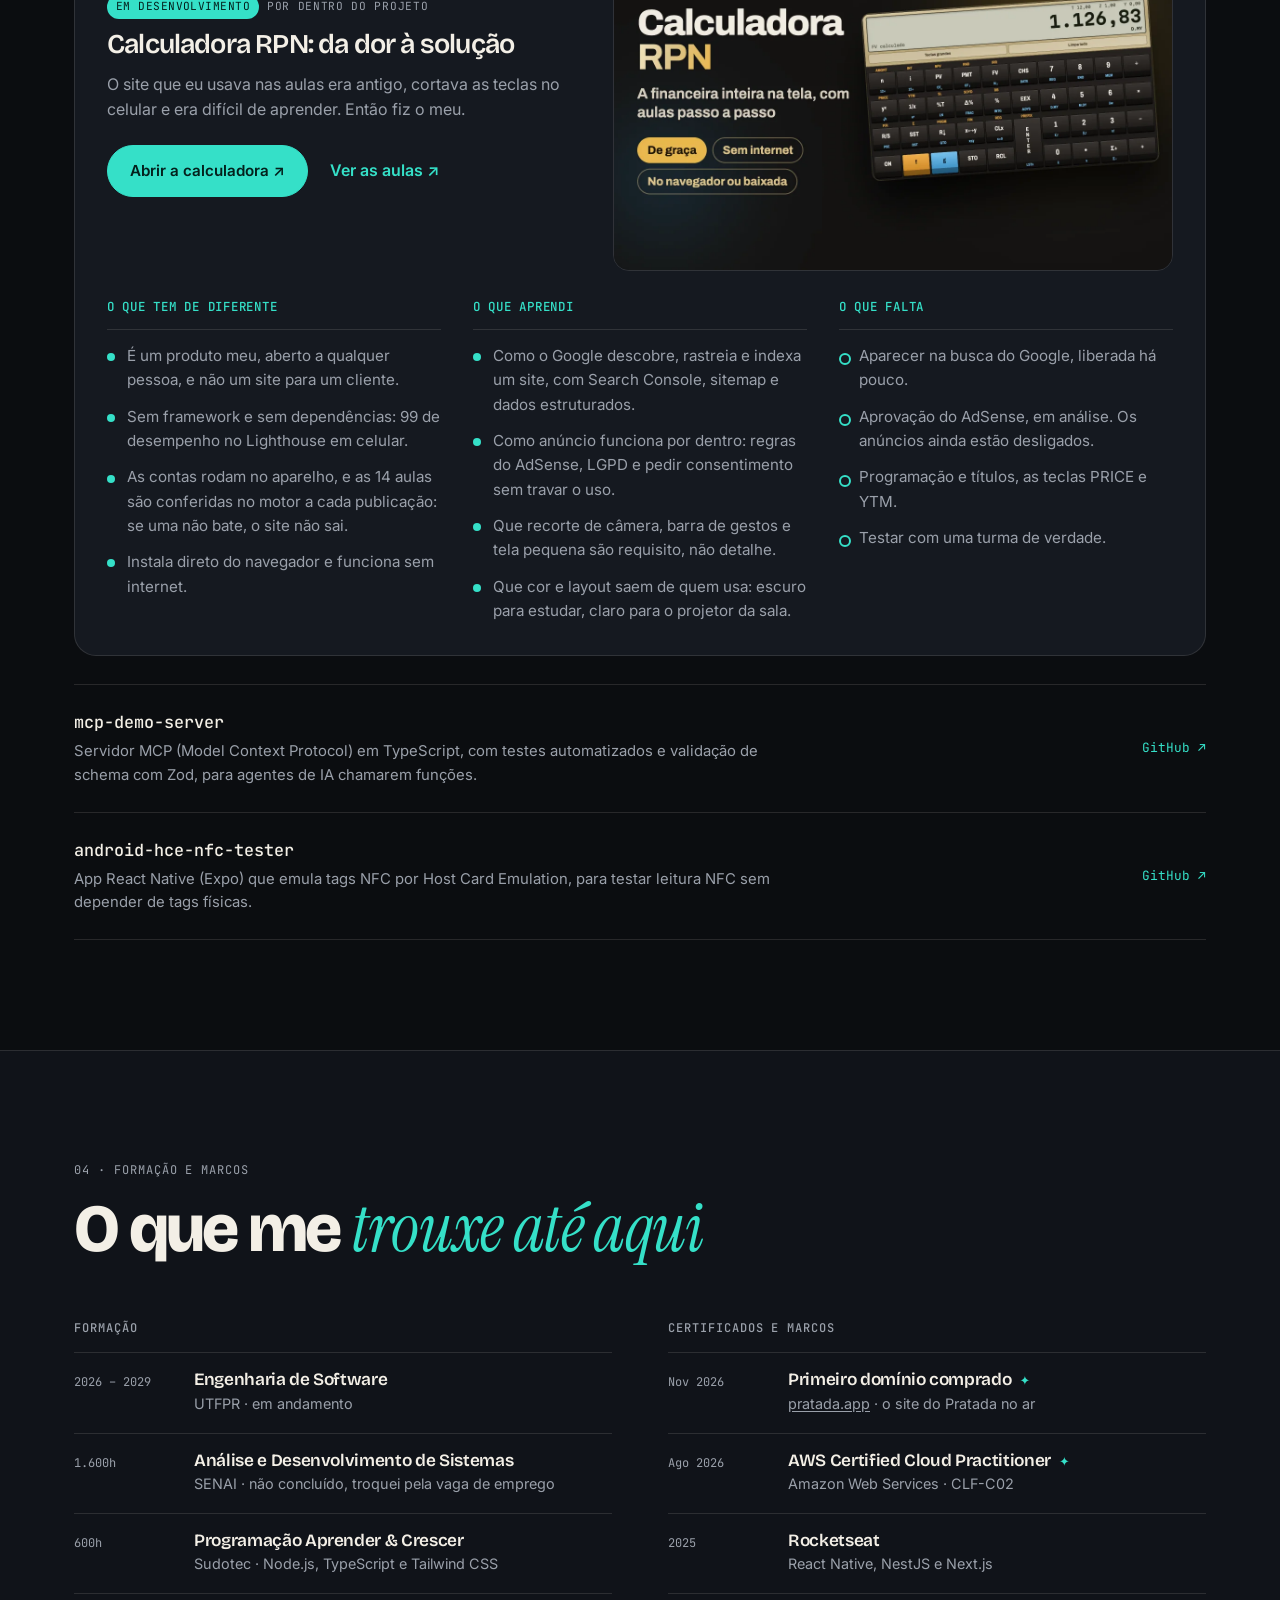
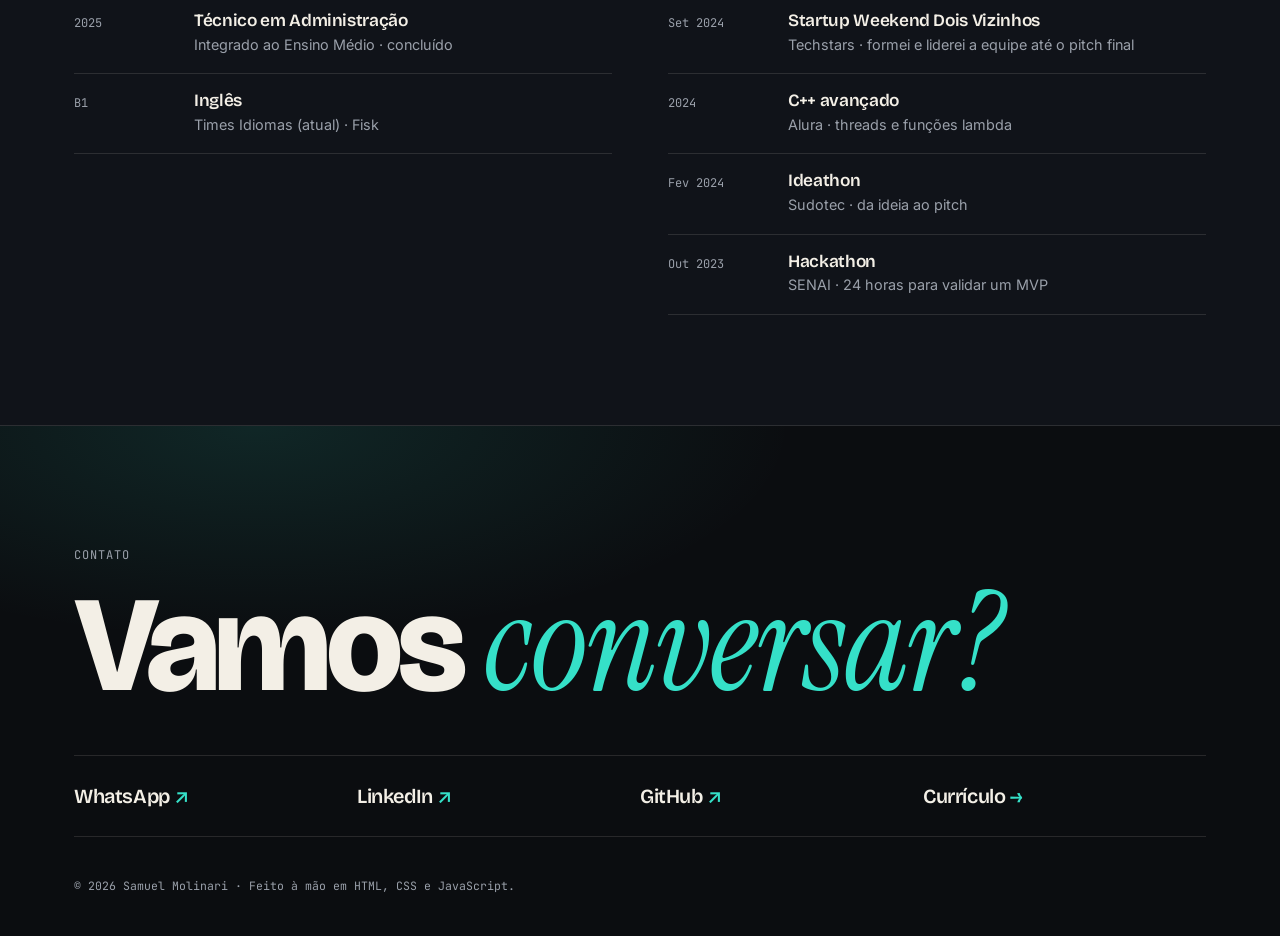
==== commit f911641d: "Passa o portfólio para samuelmolinari.dev e troca o título - Domínio próprio: CNAME, canonical, og:u" ====
--- a/index.html
+++ b/index.html
@@ -3,26 +3,39 @@
   <head>
     <meta charset="UTF-8" />
     <meta name="viewport" content="width=device-width, initial-scale=1.0" />
-    <title>Samuel Molinari | Desenvolvedor Full Stack</title>
+    <title>Samuel Molinari | Software Engineer · Full Stack</title>
     <meta
       name="description"
-      content="Desenvolvedor Full Stack. Do app mobile à infraestrutura na AWS: reconhecimento facial, operação offline e produtos web com Next.js, NestJS e React Native."
+      content="Software Engineer · Full Stack. Do app mobile à infraestrutura na AWS: reconhecimento facial, operação offline e produtos web com Next.js, NestJS e React Native."
     />
-    <meta property="og:title" content="Samuel Molinari | Desenvolvedor Full Stack" />
+    <meta property="og:title" content="Samuel Molinari | Software Engineer · Full Stack" />
     <meta
       property="og:description"
       content="Do app mobile à infraestrutura na AWS: reconhecimento facial, operação offline e produtos web."
     />
     <meta property="og:type" content="website" />
-    <meta property="og:url" content="https://alucsky.github.io/samuel-portfolio/" />
-    <meta property="og:image" content="https://alucsky.github.io/samuel-portfolio/assets/og.png" />
+    <meta property="og:url" content="https://samuelmolinari.dev/" />
+    <meta property="og:image" content="https://samuelmolinari.dev/assets/og.png" />
     <meta property="og:image:width" content="1200" />
     <meta property="og:image:height" content="630" />
-    <meta property="og:image:alt" content="Samuel Molinari, Desenvolvedor Full Stack" />
+    <meta property="og:image:alt" content="Samuel Molinari, Software Engineer · Full Stack" />
     <meta name="twitter:card" content="summary_large_image" />
-    <meta name="twitter:image" content="https://alucsky.github.io/samuel-portfolio/assets/og.png" />
+    <meta name="twitter:image" content="https://samuelmolinari.dev/assets/og.png" />
     <meta name="theme-color" content="#0b0d10" />
+    <link rel="canonical" href="https://samuelmolinari.dev/" />
     <link rel="icon" type="image/png" href="assets/favicon.png" />
+    <script type="application/ld+json">
+      {
+        "@context": "https://schema.org",
+        "@type": "Person",
+        "name": "Samuel Molinari",
+        "jobTitle": "Software Engineer",
+        "url": "https://samuelmolinari.dev/",
+        "image": "https://samuelmolinari.dev/assets/og.png",
+        "address": { "@type": "PostalAddress", "addressLocality": "Dois Vizinhos", "addressRegion": "PR", "addressCountry": "BR" },
+        "sameAs": ["https://www.linkedin.com/in/samuel-molinari", "https://github.com/Alucsky"]
+      }
+    </script>
 
     <link rel="preconnect" href="https://fonts.googleapis.com" />
     <link rel="preconnect" href="https://fonts.gstatic.com" crossorigin />
@@ -51,7 +64,7 @@
 
     <div class="intro" aria-hidden="true">
       <div class="intro-inner">
-        <p class="intro-eyebrow">Desenvolvedor Full Stack</p>
+        <p class="intro-eyebrow">Software Engineer · Full Stack</p>
         <p class="intro-name">
           <span><b>Samuel</b></span>
           <span><em>Molinari</em></span>
@@ -93,7 +106,7 @@
         <div class="wrap hero-grid">
           <div class="hero-text">
             <p class="eyebrow">
-              <span class="dot"></span> Desenvolvedor Full Stack · Dois Vizinhos, PR
+              <span class="dot"></span> Software Engineer · Full Stack · Dois Vizinhos, PR
             </p>
             <h1>
               Samuel
